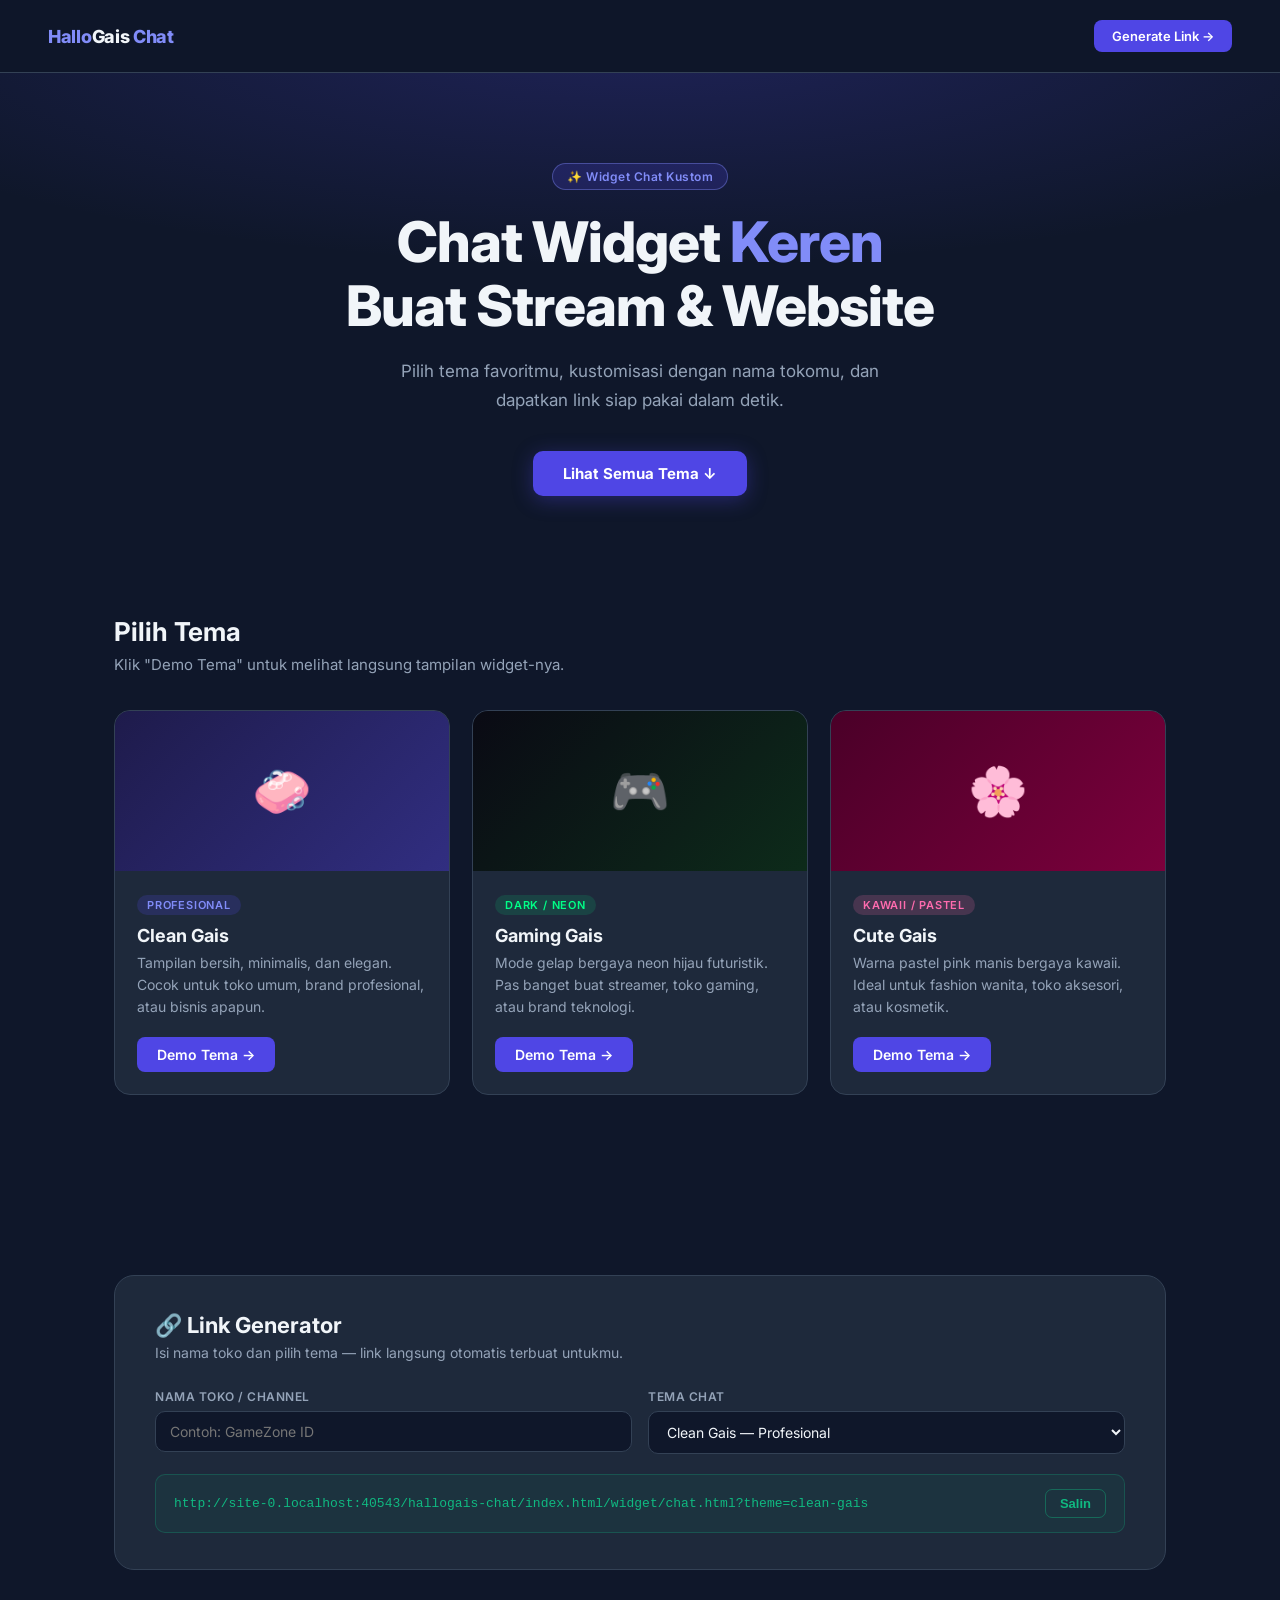
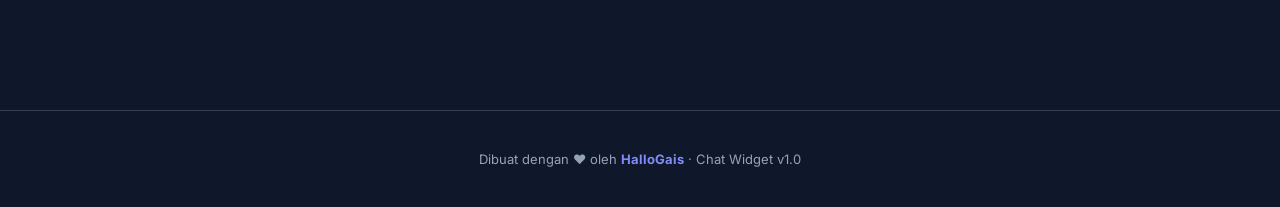
==== hallogais-chat/index.html @ cd0b5aff "feat: initial commit - HalloGais Chat Widget" ====
<!DOCTYPE html>
<html lang="id">

<head>
    <meta charset="UTF-8" />
    <meta name="viewport" content="width=device-width, initial-scale=1.0" />
    <meta name="description" content="HalloGais Chat Widget — Katalog tema chat overlay untuk stream & website kamu." />
    <title>HalloGais Chat Widget — Katalog</title>
    <link rel="preconnect" href="https://fonts.googleapis.com" />
    <link href="https://fonts.googleapis.com/css2?family=Inter:wght@400;500;600;700;800&display=swap"
        rel="stylesheet" />
    <style>
        /* ── RESET & TOKEN ── */
        *,
        *::before,
        *::after {
            box-sizing: border-box;
            margin: 0;
            padding: 0;
        }

        :root {
            --p: #4F46E5;
            --p2: #818CF8;
            --bg: #0f172a;
            --surface: #1e293b;
            --border: #334155;
            --text: #f1f5f9;
            --muted: #94a3b8;
            --success: #10b981;
            --radius: 16px;
        }

        body {
            font-family: 'Inter', sans-serif;
            background: var(--bg);
            color: var(--text);
            min-height: 100vh;
        }

        /* ── NAVBAR ── */
        nav {
            display: flex;
            align-items: center;
            justify-content: space-between;
            padding: 20px 48px;
            border-bottom: 1px solid var(--border);
            position: sticky;
            top: 0;
            background: rgba(15, 23, 42, 0.85);
            backdrop-filter: blur(12px);
            z-index: 100;
        }

        .nav-brand {
            font-weight: 800;
            font-size: 18px;
            color: var(--p2);
            letter-spacing: -0.3px;
        }

        .nav-brand span {
            color: var(--text);
        }

        /* ── HERO ── */
        .hero {
            text-align: center;
            padding: 90px 24px 60px;
            background: radial-gradient(ellipse 70% 50% at 50% -10%, rgba(79, 70, 229, 0.25), transparent);
        }

        .hero-badge {
            display: inline-block;
            padding: 5px 14px;
            background: rgba(79, 70, 229, 0.2);
            border: 1px solid rgba(129, 140, 248, 0.4);
            border-radius: 99px;
            font-size: 12px;
            font-weight: 600;
            color: var(--p2);
            margin-bottom: 20px;
            letter-spacing: 0.5px;
        }

        .hero h1 {
            font-size: clamp(32px, 5vw, 56px);
            font-weight: 800;
            letter-spacing: -1px;
            line-height: 1.15;
            margin-bottom: 18px;
        }

        .hero h1 span {
            color: var(--p2);
        }

        .hero p {
            font-size: 17px;
            color: var(--muted);
            max-width: 520px;
            margin: 0 auto 36px;
            line-height: 1.7;
        }

        .hero-cta {
            display: inline-block;
            padding: 13px 30px;
            background: var(--p);
            color: #fff;
            text-decoration: none;
            border-radius: 10px;
            font-weight: 700;
            font-size: 15px;
            transition: background 0.2s, transform 0.15s, box-shadow 0.2s;
            box-shadow: 0 4px 20px rgba(79, 70, 229, 0.35);
        }

        .hero-cta:hover {
            background: #4338ca;
            transform: translateY(-2px);
            box-shadow: 0 8px 30px rgba(79, 70, 229, 0.4);
        }

        /* ── SECTION HEADER ── */
        .section {
            padding: 60px 24px;
            max-width: 1100px;
            margin: 0 auto;
        }

        .section-title {
            font-size: 26px;
            font-weight: 700;
            margin-bottom: 8px;
        }

        .section-sub {
            color: var(--muted);
            font-size: 15px;
            margin-bottom: 36px;
        }

        /* ── TEMA GRID ── */
        .grid {
            display: grid;
            grid-template-columns: repeat(auto-fit, minmax(300px, 1fr));
            gap: 22px;
        }

        .card {
            background: var(--surface);
            border: 1px solid var(--border);
            border-radius: var(--radius);
            overflow: hidden;
            transition: transform 0.25s, border-color 0.25s, box-shadow 0.25s;
        }

        .card:hover {
            transform: translateY(-6px);
            border-color: var(--p);
            box-shadow: 0 12px 40px rgba(79, 70, 229, 0.18);
        }

        .card-preview {
            height: 160px;
            display: flex;
            align-items: center;
            justify-content: center;
            font-size: 48px;
            position: relative;
            overflow: hidden;
        }

        .card-preview.clean {
            background: linear-gradient(135deg, #1e1b4b, #312e81);
        }

        .card-preview.gaming {
            background: linear-gradient(135deg, #0a0a14, #0d2b1a);
        }

        .card-preview.cute {
            background: linear-gradient(135deg, #4a0028, #7c003c);
        }

        .card-preview img {
            width: 100%;
            height: 100%;
            object-fit: cover;
            position: absolute;
            inset: 0;
            opacity: 0;
        }

        .card-preview img.loaded {
            opacity: 1;
        }

        .card-body {
            padding: 22px;
        }

        .card-tag {
            display: inline-block;
            font-size: 11px;
            font-weight: 600;
            letter-spacing: 0.8px;
            text-transform: uppercase;
            padding: 3px 10px;
            border-radius: 99px;
            margin-bottom: 10px;
        }

        .tag-clean {
            background: rgba(79, 70, 229, 0.2);
            color: #818cf8;
        }

        .tag-gaming {
            background: rgba(0, 255, 135, 0.12);
            color: #00ff87;
        }

        .tag-cute {
            background: rgba(255, 107, 174, 0.18);
            color: #ff6bae;
        }

        .card-body h3 {
            font-size: 18px;
            font-weight: 700;
            margin-bottom: 6px;
        }

        .card-body p {
            font-size: 14px;
            color: var(--muted);
            margin-bottom: 18px;
            line-height: 1.6;
        }

        .btn {
            display: inline-block;
            padding: 9px 20px;
            background: var(--p);
            color: white;
            text-decoration: none;
            border-radius: 8px;
            font-size: 14px;
            font-weight: 600;
            transition: background 0.2s, transform 0.15s;
        }

        .btn:hover {
            background: #4338ca;
            transform: scale(1.02);
        }

        /* ── LINK GENERATOR ── */
        .generator {
            background: var(--surface);
            border: 1px solid var(--border);
            border-radius: 20px;
            padding: 36px 40px;
            margin-top: 60px;
        }

        .generator h2 {
            font-size: 22px;
            font-weight: 700;
            margin-bottom: 6px;
        }

        .generator>p {
            color: var(--muted);
            font-size: 14px;
            margin-bottom: 28px;
        }

        .gen-fields {
            display: grid;
            grid-template-columns: 1fr 1fr;
            gap: 16px;
            margin-bottom: 20px;
        }

        .field label {
            display: block;
            font-size: 12px;
            font-weight: 600;
            color: var(--muted);
            text-transform: uppercase;
            letter-spacing: 0.5px;
            margin-bottom: 7px;
        }

        .field input,
        .field select {
            width: 100%;
            padding: 11px 14px;
            border-radius: 10px;
            border: 1.5px solid var(--border);
            background: var(--bg);
            color: var(--text);
            font-family: 'Inter', sans-serif;
            font-size: 14px;
            outline: none;
            transition: border-color 0.2s;
        }

        .field input:focus,
        .field select:focus {
            border-color: var(--p);
        }

        .field select option {
            background: var(--surface);
        }

        .result-box {
            background: rgba(16, 185, 129, 0.07);
            border: 1.5px solid rgba(16, 185, 129, 0.25);
            border-radius: 10px;
            padding: 14px 18px;
            display: flex;
            align-items: center;
            gap: 12px;
            margin-top: 4px;
        }

        .result-box span {
            flex: 1;
            color: var(--success);
            font-family: monospace;
            font-size: 13px;
            word-break: break-all;
        }

        .copy-btn {
            background: none;
            border: 1.5px solid rgba(16, 185, 129, 0.4);
            color: var(--success);
            border-radius: 7px;
            padding: 6px 14px;
            font-size: 13px;
            font-weight: 600;
            cursor: pointer;
            transition: background 0.2s;
            white-space: nowrap;
        }

        .copy-btn:hover {
            background: rgba(16, 185, 129, 0.12);
        }

        .copy-btn.copied {
            color: #fff;
            background: var(--success);
            border-color: var(--success);
        }

        /* ── FOOTER ── */
        footer {
            text-align: center;
            padding: 40px 24px;
            color: var(--muted);
            font-size: 13px;
            border-top: 1px solid var(--border);
            margin-top: 80px;
        }

        footer strong {
            color: var(--p2);
        }

        /* ── RESPONSIVE ── */
        @media (max-width: 620px) {
            nav {
                padding: 16px 20px;
            }

            .hero {
                padding: 60px 16px 40px;
            }

            .generator {
                padding: 24px 20px;
            }

            .gen-fields {
                grid-template-columns: 1fr;
            }
        }
    </style>
</head>

<body>

    <!-- NAV -->
    <nav>
        <div class="nav-brand">Hallo<span>Gais</span> Chat</div>
        <a href="#generator" class="btn" style="padding:8px 18px;font-size:13px;">Generate Link →</a>
    </nav>

    <!-- HERO -->
    <section class="hero">
        <div class="hero-badge">✨ Widget Chat Kustom</div>
        <h1>Chat Widget <span>Keren</span><br>Buat Stream & Website</h1>
        <p>Pilih tema favoritmu, kustomisasi dengan nama tokomu, dan dapatkan link siap pakai dalam detik.</p>
        <a href="#themes" class="hero-cta">Lihat Semua Tema ↓</a>
    </section>

    <!-- TEMA GRID -->
    <div class="section" id="themes">
        <div class="section-title">Pilih Tema</div>
        <div class="section-sub">Klik "Demo Tema" untuk melihat langsung tampilan widget-nya.</div>

        <div class="grid">

            <!-- Clean Gais -->
            <div class="card">
                <div class="card-preview clean">🧼</div>
                <div class="card-body">
                    <div class="card-tag tag-clean">Profesional</div>
                    <h3>Clean Gais</h3>
                    <p>Tampilan bersih, minimalis, dan elegan. Cocok untuk toko umum, brand profesional, atau bisnis
                        apapun.</p>
                    <a href="widget/chat.html?theme=clean-gais" target="_blank" class="btn">Demo Tema →</a>
                </div>
            </div>

            <!-- Gaming Gais -->
            <div class="card">
                <div class="card-preview gaming">🎮</div>
                <div class="card-body">
                    <div class="card-tag tag-gaming">Dark / Neon</div>
                    <h3>Gaming Gais</h3>
                    <p>Mode gelap bergaya neon hijau futuristik. Pas banget buat streamer, toko gaming, atau brand
                        teknologi.</p>
                    <a href="widget/chat.html?theme=gaming-gais" target="_blank" class="btn">Demo Tema →</a>
                </div>
            </div>

            <!-- Cute Gais -->
            <div class="card">
                <div class="card-preview cute">🌸</div>
                <div class="card-body">
                    <div class="card-tag tag-cute">Kawaii / Pastel</div>
                    <h3>Cute Gais</h3>
                    <p>Warna pastel pink manis bergaya kawaii. Ideal untuk fashion wanita, toko aksesori, atau kosmetik.
                    </p>
                    <a href="widget/chat.html?theme=cute-gais" target="_blank" class="btn">Demo Tema →</a>
                </div>
            </div>

        </div>
    </div>

    <!-- LINK GENERATOR -->
    <div class="section" id="generator">
        <div class="generator">
            <h2>🔗 Link Generator</h2>
            <p>Isi nama toko dan pilih tema — link langsung otomatis terbuat untukmu.</p>

            <div class="gen-fields">
                <div class="field">
                    <label for="in-store">Nama Toko / Channel</label>
                    <input type="text" id="in-store" placeholder="Contoh: GameZone ID" />
                </div>
                <div class="field">
                    <label for="in-theme">Tema Chat</label>
                    <select id="in-theme">
                        <option value="clean-gais">Clean Gais — Profesional</option>
                        <option value="gaming-gais">Gaming Gais — Dark/Neon</option>
                        <option value="cute-gais">Cute Gais — Kawaii</option>
                    </select>
                </div>
            </div>

            <div class="result-box">
                <span id="final-link">Isi nama toko di atas untuk generate link...</span>
                <button class="copy-btn" id="copy-btn" onclick="copyLink()">Salin</button>
            </div>
        </div>
    </div>

    <!-- FOOTER -->
    <footer>
        <p>Dibuat dengan ❤️ oleh <strong>HalloGais</strong> · Chat Widget v1.0</p>
    </footer>

    <script>
        const inStore = document.getElementById('in-store');
        const inTheme = document.getElementById('in-theme');
        const finalLink = document.getElementById('final-link');
        const copyBtn = document.getElementById('copy-btn');

        function getBaseUrl() {
            // Ambil URL folder ini (hapus 'index.html' jika ada)
            const href = window.location.href.split('?')[0].replace(/\/?$/, '/');
            return href.endsWith('index.html')
                ? href.replace('index.html', '')
                : href;
        }

        function updateLink() {
            const store = inStore.value.trim();
            const theme = inTheme.value;
            const base = getBaseUrl() + 'widget/chat.html';
            const params = new URLSearchParams({ theme });
            if (store) params.set('store', store);
            finalLink.textContent = `${base}?${params.toString()}`;
        }

        function copyLink() {
            const text = finalLink.textContent;
            if (text.startsWith('Isi')) return;
            navigator.clipboard.writeText(text).then(() => {
                copyBtn.textContent = '✓ Tersalin!';
                copyBtn.classList.add('copied');
                setTimeout(() => {
                    copyBtn.textContent = 'Salin';
                    copyBtn.classList.remove('copied');
                }, 2000);
            });
        }

        inStore.addEventListener('input', updateLink);
        inTheme.addEventListener('change', updateLink);
        updateLink();
    </script>

</body>

</html>
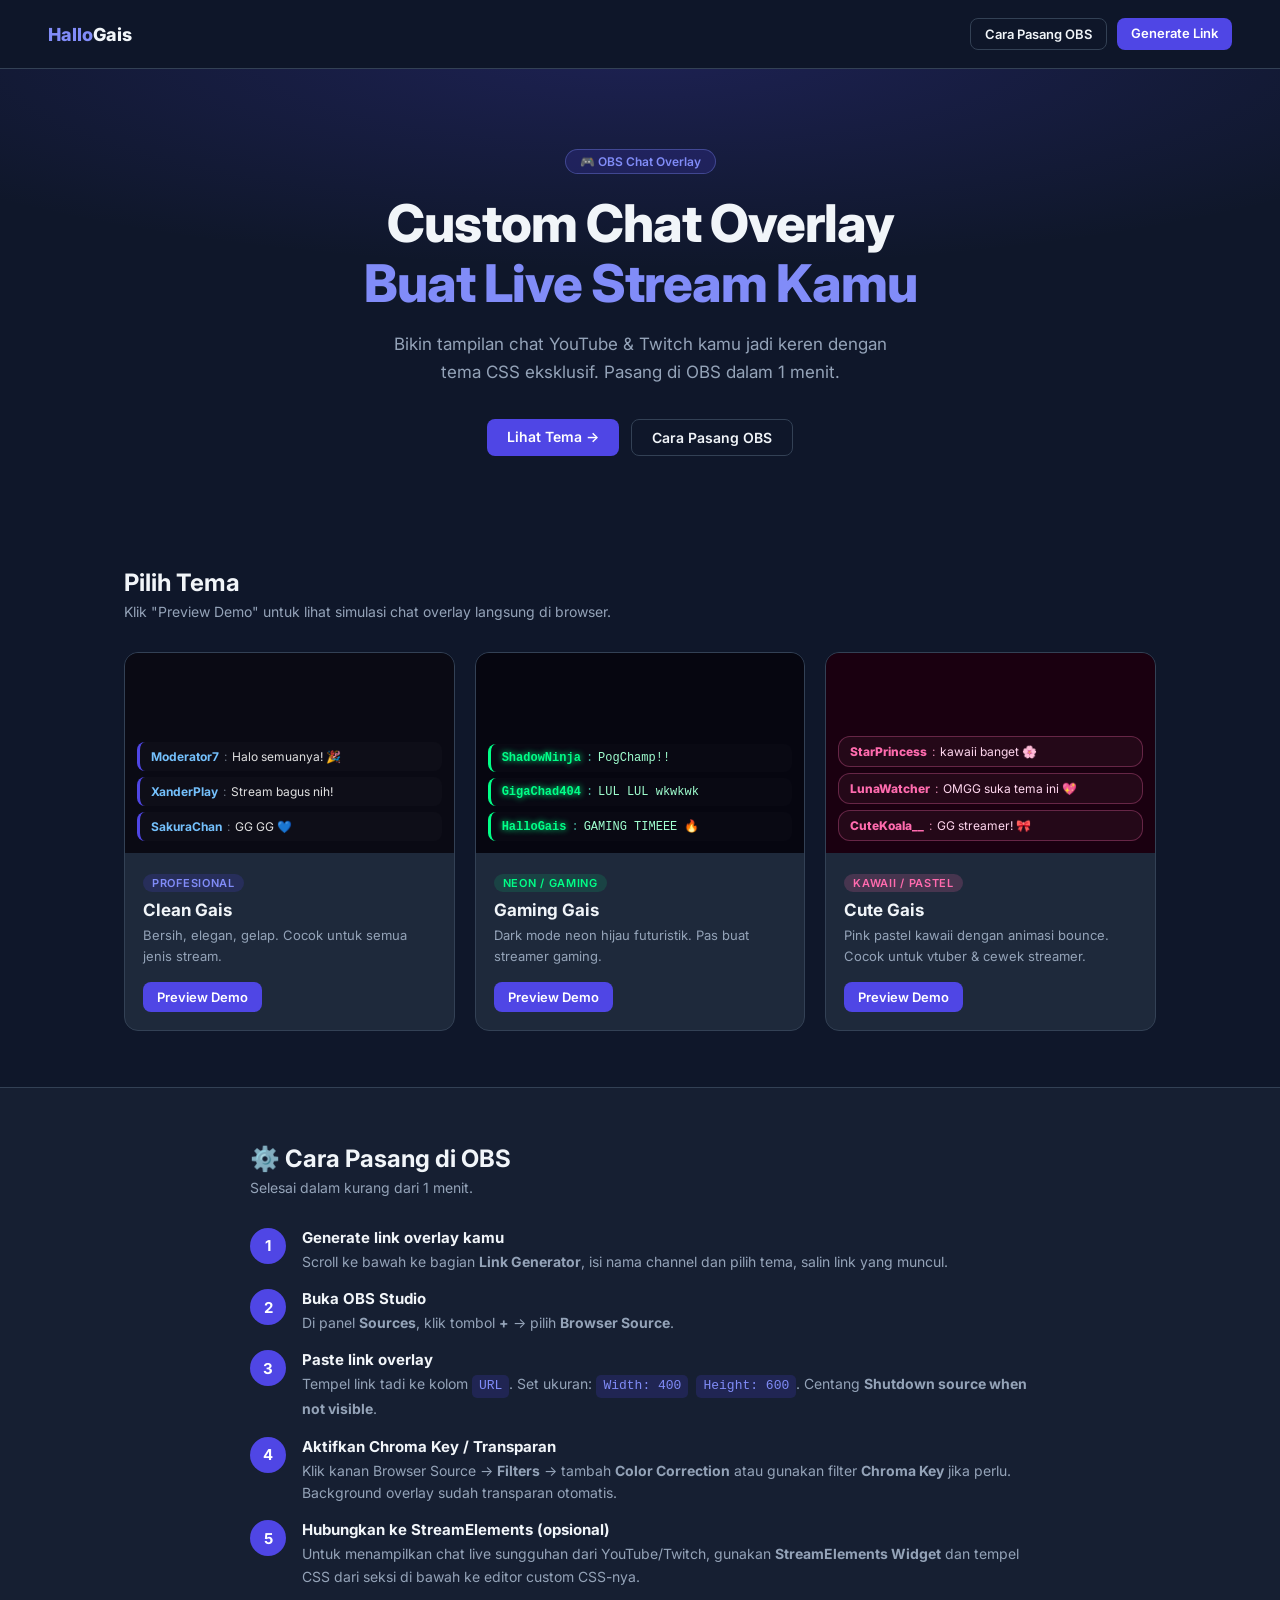
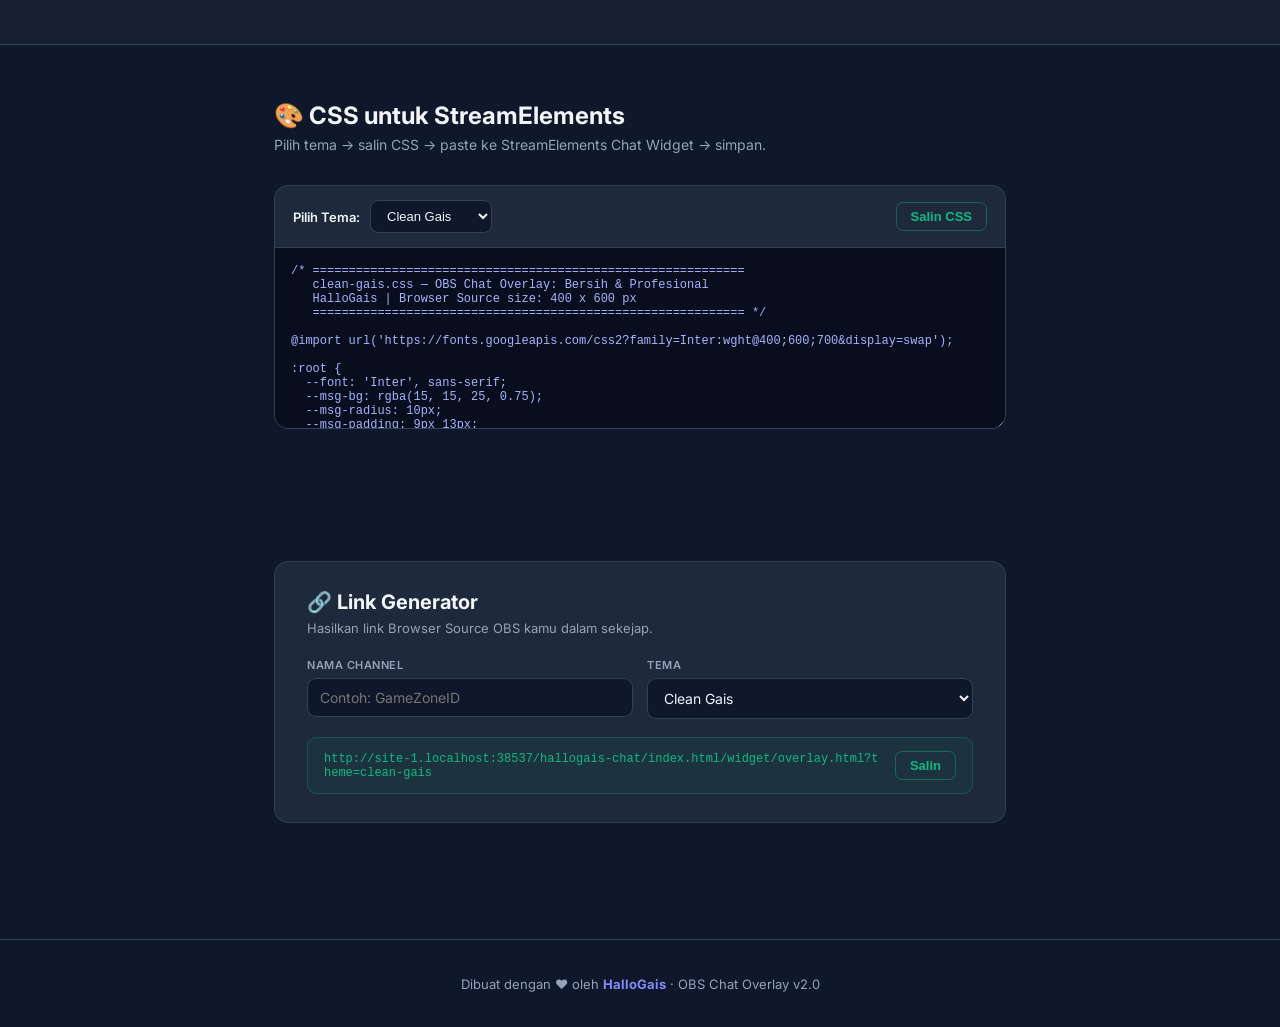
==== commit aa29db01: "feat: rebuild as OBS live stream chat overlay (v2)" ====
--- a/hallogais-chat/index.html
+++ b/hallogais-chat/index.html
@@ -4,13 +4,13 @@
 <head>
     <meta charset="UTF-8" />
     <meta name="viewport" content="width=device-width, initial-scale=1.0" />
-    <meta name="description" content="HalloGais Chat Widget — Katalog tema chat overlay untuk stream & website kamu." />
-    <title>HalloGais Chat Widget — Katalog</title>
+    <meta name="description"
+        content="HalloGais — Custom CSS Chat Overlay untuk OBS Live Stream. Cocok untuk YouTube, Twitch, dan StreamElements." />
+    <title>HalloGais — OBS Chat Overlay</title>
     <link rel="preconnect" href="https://fonts.googleapis.com" />
     <link href="https://fonts.googleapis.com/css2?family=Inter:wght@400;500;600;700;800&display=swap"
         rel="stylesheet" />
     <style>
-        /* ── RESET & TOKEN ── */
         *,
         *::before,
         *::after {
@@ -28,7 +28,7 @@
             --text: #f1f5f9;
             --muted: #94a3b8;
             --success: #10b981;
-            --radius: 16px;
+            --r: 14px;
         }
 
         body {
@@ -38,213 +38,35 @@
             min-height: 100vh;
         }
 
-        /* ── NAVBAR ── */
+        /* ── NAV ── */
         nav {
             display: flex;
             align-items: center;
             justify-content: space-between;
-            padding: 20px 48px;
+            padding: 18px 48px;
             border-bottom: 1px solid var(--border);
             position: sticky;
             top: 0;
-            background: rgba(15, 23, 42, 0.85);
+            background: rgba(15, 23, 42, 0.88);
             backdrop-filter: blur(12px);
             z-index: 100;
         }
 
-        .nav-brand {
+        .brand {
             font-weight: 800;
             font-size: 18px;
             color: var(--p2);
-            letter-spacing: -0.3px;
-        }
-
-        .nav-brand span {
+        }
+
+        .brand span {
             color: var(--text);
-        }
-
-        /* ── HERO ── */
-        .hero {
-            text-align: center;
-            padding: 90px 24px 60px;
-            background: radial-gradient(ellipse 70% 50% at 50% -10%, rgba(79, 70, 229, 0.25), transparent);
-        }
-
-        .hero-badge {
-            display: inline-block;
-            padding: 5px 14px;
-            background: rgba(79, 70, 229, 0.2);
-            border: 1px solid rgba(129, 140, 248, 0.4);
-            border-radius: 99px;
-            font-size: 12px;
-            font-weight: 600;
-            color: var(--p2);
-            margin-bottom: 20px;
-            letter-spacing: 0.5px;
-        }
-
-        .hero h1 {
-            font-size: clamp(32px, 5vw, 56px);
-            font-weight: 800;
-            letter-spacing: -1px;
-            line-height: 1.15;
-            margin-bottom: 18px;
-        }
-
-        .hero h1 span {
-            color: var(--p2);
-        }
-
-        .hero p {
-            font-size: 17px;
-            color: var(--muted);
-            max-width: 520px;
-            margin: 0 auto 36px;
-            line-height: 1.7;
-        }
-
-        .hero-cta {
-            display: inline-block;
-            padding: 13px 30px;
-            background: var(--p);
-            color: #fff;
-            text-decoration: none;
-            border-radius: 10px;
-            font-weight: 700;
-            font-size: 15px;
-            transition: background 0.2s, transform 0.15s, box-shadow 0.2s;
-            box-shadow: 0 4px 20px rgba(79, 70, 229, 0.35);
-        }
-
-        .hero-cta:hover {
-            background: #4338ca;
-            transform: translateY(-2px);
-            box-shadow: 0 8px 30px rgba(79, 70, 229, 0.4);
-        }
-
-        /* ── SECTION HEADER ── */
-        .section {
-            padding: 60px 24px;
-            max-width: 1100px;
-            margin: 0 auto;
-        }
-
-        .section-title {
-            font-size: 26px;
-            font-weight: 700;
-            margin-bottom: 8px;
-        }
-
-        .section-sub {
-            color: var(--muted);
-            font-size: 15px;
-            margin-bottom: 36px;
-        }
-
-        /* ── TEMA GRID ── */
-        .grid {
-            display: grid;
-            grid-template-columns: repeat(auto-fit, minmax(300px, 1fr));
-            gap: 22px;
-        }
-
-        .card {
-            background: var(--surface);
-            border: 1px solid var(--border);
-            border-radius: var(--radius);
-            overflow: hidden;
-            transition: transform 0.25s, border-color 0.25s, box-shadow 0.25s;
-        }
-
-        .card:hover {
-            transform: translateY(-6px);
-            border-color: var(--p);
-            box-shadow: 0 12px 40px rgba(79, 70, 229, 0.18);
-        }
-
-        .card-preview {
-            height: 160px;
-            display: flex;
-            align-items: center;
-            justify-content: center;
-            font-size: 48px;
-            position: relative;
-            overflow: hidden;
-        }
-
-        .card-preview.clean {
-            background: linear-gradient(135deg, #1e1b4b, #312e81);
-        }
-
-        .card-preview.gaming {
-            background: linear-gradient(135deg, #0a0a14, #0d2b1a);
-        }
-
-        .card-preview.cute {
-            background: linear-gradient(135deg, #4a0028, #7c003c);
-        }
-
-        .card-preview img {
-            width: 100%;
-            height: 100%;
-            object-fit: cover;
-            position: absolute;
-            inset: 0;
-            opacity: 0;
-        }
-
-        .card-preview img.loaded {
-            opacity: 1;
-        }
-
-        .card-body {
-            padding: 22px;
-        }
-
-        .card-tag {
-            display: inline-block;
-            font-size: 11px;
-            font-weight: 600;
-            letter-spacing: 0.8px;
-            text-transform: uppercase;
-            padding: 3px 10px;
-            border-radius: 99px;
-            margin-bottom: 10px;
-        }
-
-        .tag-clean {
-            background: rgba(79, 70, 229, 0.2);
-            color: #818cf8;
-        }
-
-        .tag-gaming {
-            background: rgba(0, 255, 135, 0.12);
-            color: #00ff87;
-        }
-
-        .tag-cute {
-            background: rgba(255, 107, 174, 0.18);
-            color: #ff6bae;
-        }
-
-        .card-body h3 {
-            font-size: 18px;
-            font-weight: 700;
-            margin-bottom: 6px;
-        }
-
-        .card-body p {
-            font-size: 14px;
-            color: var(--muted);
-            margin-bottom: 18px;
-            line-height: 1.6;
         }
 
         .btn {
             display: inline-block;
             padding: 9px 20px;
             background: var(--p);
-            color: white;
+            color: #fff;
             text-decoration: none;
             border-radius: 8px;
             font-size: 14px;
@@ -257,84 +79,336 @@
             transform: scale(1.02);
         }
 
-        /* ── LINK GENERATOR ── */
-        .generator {
+        .btn-sm {
+            padding: 7px 14px;
+            font-size: 13px;
+        }
+
+        /* ── HERO ── */
+        .hero {
+            text-align: center;
+            padding: 80px 24px 56px;
+            background: radial-gradient(ellipse 70% 50% at 50% -5%, rgba(79, 70, 229, 0.22), transparent);
+        }
+
+        .hero-badge {
+            display: inline-block;
+            padding: 4px 14px;
+            margin-bottom: 20px;
+            background: rgba(79, 70, 229, 0.18);
+            border: 1px solid rgba(129, 140, 248, 0.35);
+            border-radius: 99px;
+            font-size: 12px;
+            font-weight: 600;
+            color: var(--p2);
+        }
+
+        .hero h1 {
+            font-size: clamp(28px, 5vw, 52px);
+            font-weight: 800;
+            letter-spacing: -1px;
+            line-height: 1.15;
+            margin-bottom: 16px;
+        }
+
+        .hero h1 span {
+            color: var(--p2);
+        }
+
+        .hero p {
+            font-size: 17px;
+            color: var(--muted);
+            max-width: 500px;
+            margin: 0 auto 32px;
+            line-height: 1.7;
+        }
+
+        .hero-btns {
+            display: flex;
+            gap: 12px;
+            justify-content: center;
+            flex-wrap: wrap;
+        }
+
+        .btn-outline {
+            background: transparent;
+            border: 1.5px solid var(--border);
+            color: var(--text);
+        }
+
+        .btn-outline:hover {
+            border-color: var(--p2);
+            background: rgba(79, 70, 229, 0.08);
+            transform: scale(1.02);
+        }
+
+        /* ── SECTION ── */
+        section {
+            padding: 56px 24px;
+            max-width: 1080px;
+            margin: 0 auto;
+        }
+
+        .sec-title {
+            font-size: 24px;
+            font-weight: 700;
+            margin-bottom: 6px;
+        }
+
+        .sec-sub {
+            color: var(--muted);
+            font-size: 14px;
+            margin-bottom: 32px;
+        }
+
+        /* ── TEMA GRID ── */
+        .grid-3 {
+            display: grid;
+            grid-template-columns: repeat(auto-fit, minmax(280px, 1fr));
+            gap: 20px;
+        }
+
+        .card {
             background: var(--surface);
             border: 1px solid var(--border);
-            border-radius: 20px;
-            padding: 36px 40px;
-            margin-top: 60px;
-        }
-
-        .generator h2 {
-            font-size: 22px;
+            border-radius: var(--r);
+            overflow: hidden;
+            transition: transform 0.25s, border-color 0.25s, box-shadow 0.25s;
+        }
+
+        .card:hover {
+            transform: translateY(-5px);
+            border-color: var(--p);
+            box-shadow: 0 10px 36px rgba(79, 70, 229, 0.16);
+        }
+
+        /* Preview OBS simulasi */
+        .card-obs {
+            height: 200px;
+            position: relative;
+            overflow: hidden;
+            background: #111;
+            display: flex;
+            flex-direction: column;
+            justify-content: flex-end;
+            padding: 12px;
+            gap: 6px;
+        }
+
+        .fake-msg {
+            border-radius: 8px;
+            padding: 7px 11px;
+            font-size: 12px;
+            display: flex;
+            gap: 5px;
+            align-items: baseline;
+            flex-wrap: wrap;
+        }
+
+        .clean .card-obs {
+            background: #0a0a14;
+        }
+
+        .clean .fake-msg {
+            background: rgba(15, 15, 25, 0.82);
+            border-left: 3px solid #4F46E5;
+        }
+
+        .clean .fake-user {
+            color: #74C0FC;
             font-weight: 700;
-            margin-bottom: 6px;
-        }
-
-        .generator>p {
+            font-size: 12px;
+        }
+
+        .clean .fake-text {
+            color: #e0e0e0;
+            font-size: 12px;
+        }
+
+        .gaming .card-obs {
+            background: #060610;
+        }
+
+        .gaming .fake-msg {
+            background: rgba(10, 10, 20, 0.85);
+            border-left: 3px solid #00FF87;
+            font-family: monospace;
+        }
+
+        .gaming .fake-user {
+            color: #00FF87;
+            font-weight: 700;
+            font-size: 12px;
+            text-shadow: 0 0 6px #00FF87;
+        }
+
+        .gaming .fake-text {
+            color: #a0ffd0;
+            font-size: 12px;
+        }
+
+        .cute .card-obs {
+            background: #1a0010;
+        }
+
+        .cute .fake-msg {
+            background: rgba(40, 10, 28, 0.82);
+            border-radius: 12px;
+            border: 1.5px solid rgba(255, 107, 174, 0.3);
+        }
+
+        .cute .fake-user {
+            color: #FF6BAE;
+            font-weight: 800;
+            font-size: 12px;
+        }
+
+        .cute .fake-text {
+            color: #ffd6ee;
+            font-size: 12px;
+        }
+
+        .card-body {
+            padding: 18px;
+        }
+
+        .tag {
+            display: inline-block;
+            font-size: 11px;
+            font-weight: 600;
+            letter-spacing: 0.7px;
+            text-transform: uppercase;
+            padding: 2px 9px;
+            border-radius: 99px;
+            margin-bottom: 8px;
+        }
+
+        .tag-clean {
+            background: rgba(79, 70, 229, 0.18);
+            color: #818cf8;
+        }
+
+        .tag-gaming {
+            background: rgba(0, 255, 135, 0.12);
+            color: #00ff87;
+        }
+
+        .tag-cute {
+            background: rgba(255, 107, 174, 0.18);
+            color: #ff6bae;
+        }
+
+        .card-body h3 {
+            font-size: 17px;
+            font-weight: 700;
+            margin-bottom: 5px;
+        }
+
+        .card-body p {
+            font-size: 13px;
             color: var(--muted);
+            margin-bottom: 16px;
+            line-height: 1.55;
+        }
+
+        .card-btns {
+            display: flex;
+            gap: 8px;
+        }
+
+        /* ── CARA PASANG OBS ── */
+        .steps {
+            display: flex;
+            flex-direction: column;
+            gap: 16px;
+        }
+
+        .step {
+            display: flex;
+            gap: 16px;
+            align-items: flex-start;
+        }
+
+        .step-num {
+            flex-shrink: 0;
+            width: 36px;
+            height: 36px;
+            border-radius: 50%;
+            background: var(--p);
+            color: #fff;
+            font-weight: 700;
+            font-size: 15px;
+            display: flex;
+            align-items: center;
+            justify-content: center;
+        }
+
+        .step-body h4 {
+            font-weight: 700;
+            font-size: 15px;
+            margin-bottom: 4px;
+        }
+
+        .step-body p {
             font-size: 14px;
-            margin-bottom: 28px;
-        }
-
-        .gen-fields {
-            display: grid;
-            grid-template-columns: 1fr 1fr;
-            gap: 16px;
-            margin-bottom: 20px;
-        }
-
-        .field label {
-            display: block;
-            font-size: 12px;
-            font-weight: 600;
             color: var(--muted);
-            text-transform: uppercase;
-            letter-spacing: 0.5px;
-            margin-bottom: 7px;
-        }
-
-        .field input,
-        .field select {
-            width: 100%;
-            padding: 11px 14px;
-            border-radius: 10px;
-            border: 1.5px solid var(--border);
+            line-height: 1.6;
+        }
+
+        .code-inline {
+            display: inline-block;
+            background: rgba(79, 70, 229, 0.18);
+            color: var(--p2);
+            border-radius: 5px;
+            padding: 1px 7px;
+            font-family: monospace;
+            font-size: 13px;
+        }
+
+        /* ── CSS STREAMELEMENTS ── */
+        .se-block {
+            background: var(--surface);
+            border: 1px solid var(--border);
+            border-radius: var(--r);
+            overflow: hidden;
+        }
+
+        .se-top {
+            padding: 14px 18px;
+            border-bottom: 1px solid var(--border);
+            display: flex;
+            align-items: center;
+            justify-content: space-between;
+            gap: 12px;
+            flex-wrap: wrap;
+        }
+
+        .se-top select {
             background: var(--bg);
             color: var(--text);
-            font-family: 'Inter', sans-serif;
-            font-size: 14px;
+            border: 1.5px solid var(--border);
+            border-radius: 8px;
+            padding: 7px 12px;
+            font-size: 13px;
             outline: none;
-            transition: border-color 0.2s;
-        }
-
-        .field input:focus,
-        .field select:focus {
+        }
+
+        .se-top select:focus {
             border-color: var(--p);
         }
 
-        .field select option {
-            background: var(--surface);
-        }
-
-        .result-box {
-            background: rgba(16, 185, 129, 0.07);
-            border: 1.5px solid rgba(16, 185, 129, 0.25);
-            border-radius: 10px;
-            padding: 14px 18px;
-            display: flex;
-            align-items: center;
-            gap: 12px;
-            margin-top: 4px;
-        }
-
-        .result-box span {
-            flex: 1;
-            color: var(--success);
+        #se-css-output {
+            display: block;
+            width: 100%;
+            height: 180px;
+            background: #080e1e;
+            color: #a5b4fc;
+            border: none;
+            padding: 16px;
             font-family: monospace;
-            font-size: 13px;
-            word-break: break-all;
+            font-size: 12px;
+            resize: vertical;
+            outline: none;
         }
 
         .copy-btn {
@@ -347,11 +421,10 @@
             font-weight: 600;
             cursor: pointer;
             transition: background 0.2s;
-            white-space: nowrap;
         }
 
         .copy-btn:hover {
-            background: rgba(16, 185, 129, 0.12);
+            background: rgba(16, 185, 129, 0.1);
         }
 
         .copy-btn.copied {
@@ -360,37 +433,110 @@
             border-color: var(--success);
         }
 
+        /* ── LINK GENERATOR ── */
+        .gen-box {
+            background: var(--surface);
+            border: 1px solid var(--border);
+            border-radius: var(--r);
+            padding: 28px 32px;
+        }
+
+        .gen-box h2 {
+            font-size: 20px;
+            font-weight: 700;
+            margin-bottom: 6px;
+        }
+
+        .gen-box>p {
+            color: var(--muted);
+            font-size: 13px;
+            margin-bottom: 22px;
+        }
+
+        .gen-fields {
+            display: grid;
+            grid-template-columns: 1fr 1fr;
+            gap: 14px;
+            margin-bottom: 18px;
+        }
+
+        .field label {
+            display: block;
+            font-size: 11px;
+            font-weight: 600;
+            color: var(--muted);
+            text-transform: uppercase;
+            letter-spacing: 0.5px;
+            margin-bottom: 6px;
+        }
+
+        .field input,
+        .field select {
+            width: 100%;
+            padding: 10px 12px;
+            border-radius: 9px;
+            border: 1.5px solid var(--border);
+            background: var(--bg);
+            color: var(--text);
+            font-family: 'Inter', sans-serif;
+            font-size: 14px;
+            outline: none;
+            transition: border-color 0.2s;
+        }
+
+        .field input:focus,
+        .field select:focus {
+            border-color: var(--p);
+        }
+
+        .result-box {
+            background: rgba(16, 185, 129, 0.07);
+            border: 1.5px solid rgba(16, 185, 129, 0.25);
+            border-radius: 9px;
+            padding: 13px 16px;
+            display: flex;
+            align-items: center;
+            gap: 10px;
+        }
+
+        .result-box span {
+            flex: 1;
+            color: var(--success);
+            font-family: monospace;
+            font-size: 12px;
+            word-break: break-all;
+        }
+
         /* ── FOOTER ── */
         footer {
             text-align: center;
-            padding: 40px 24px;
+            padding: 36px 24px;
             color: var(--muted);
             font-size: 13px;
             border-top: 1px solid var(--border);
-            margin-top: 80px;
+            margin-top: 60px;
         }
 
         footer strong {
             color: var(--p2);
         }
 
-        /* ── RESPONSIVE ── */
-        @media (max-width: 620px) {
+        @media (max-width: 600px) {
             nav {
-                padding: 16px 20px;
-            }
-
-            .hero {
-                padding: 60px 16px 40px;
-            }
-
-            .generator {
-                padding: 24px 20px;
+                padding: 14px 16px;
             }
 
             .gen-fields {
                 grid-template-columns: 1fr;
             }
+
+            .hero {
+                padding: 56px 16px 36px;
+            }
+
+            .gen-box {
+                padding: 20px 16px;
+            }
         }
     </style>
 </head>
@@ -399,138 +545,249 @@
 
     <!-- NAV -->
     <nav>
-        <div class="nav-brand">Hallo<span>Gais</span> Chat</div>
-        <a href="#generator" class="btn" style="padding:8px 18px;font-size:13px;">Generate Link →</a>
+        <div class="brand">Hallo<span>Gais</span></div>
+        <div style="display:flex;gap:10px;">
+            <a href="#cara-pasang" class="btn btn-sm btn-outline">Cara Pasang OBS</a>
+            <a href="#generator" class="btn btn-sm">Generate Link</a>
+        </div>
     </nav>
 
     <!-- HERO -->
-    <section class="hero">
-        <div class="hero-badge">✨ Widget Chat Kustom</div>
-        <h1>Chat Widget <span>Keren</span><br>Buat Stream & Website</h1>
-        <p>Pilih tema favoritmu, kustomisasi dengan nama tokomu, dan dapatkan link siap pakai dalam detik.</p>
-        <a href="#themes" class="hero-cta">Lihat Semua Tema ↓</a>
-    </section>
-
-    <!-- TEMA GRID -->
-    <div class="section" id="themes">
-        <div class="section-title">Pilih Tema</div>
-        <div class="section-sub">Klik "Demo Tema" untuk melihat langsung tampilan widget-nya.</div>
-
-        <div class="grid">
-
-            <!-- Clean Gais -->
-            <div class="card">
-                <div class="card-preview clean">🧼</div>
-                <div class="card-body">
-                    <div class="card-tag tag-clean">Profesional</div>
-                    <h3>Clean Gais</h3>
-                    <p>Tampilan bersih, minimalis, dan elegan. Cocok untuk toko umum, brand profesional, atau bisnis
-                        apapun.</p>
-                    <a href="widget/chat.html?theme=clean-gais" target="_blank" class="btn">Demo Tema →</a>
-                </div>
-            </div>
-
-            <!-- Gaming Gais -->
-            <div class="card">
-                <div class="card-preview gaming">🎮</div>
-                <div class="card-body">
-                    <div class="card-tag tag-gaming">Dark / Neon</div>
-                    <h3>Gaming Gais</h3>
-                    <p>Mode gelap bergaya neon hijau futuristik. Pas banget buat streamer, toko gaming, atau brand
-                        teknologi.</p>
-                    <a href="widget/chat.html?theme=gaming-gais" target="_blank" class="btn">Demo Tema →</a>
-                </div>
-            </div>
-
-            <!-- Cute Gais -->
-            <div class="card">
-                <div class="card-preview cute">🌸</div>
-                <div class="card-body">
-                    <div class="card-tag tag-cute">Kawaii / Pastel</div>
-                    <h3>Cute Gais</h3>
-                    <p>Warna pastel pink manis bergaya kawaii. Ideal untuk fashion wanita, toko aksesori, atau kosmetik.
-                    </p>
-                    <a href="widget/chat.html?theme=cute-gais" target="_blank" class="btn">Demo Tema →</a>
-                </div>
-            </div>
-
+    <div class="hero">
+        <div class="hero-badge">🎮 OBS Chat Overlay</div>
+        <h1>Custom Chat Overlay<br><span>Buat Live Stream Kamu</span></h1>
+        <p>Bikin tampilan chat YouTube & Twitch kamu jadi keren dengan tema CSS eksklusif. Pasang di OBS dalam 1 menit.
+        </p>
+        <div class="hero-btns">
+            <a href="#themes" class="btn">Lihat Tema →</a>
+            <a href="#cara-pasang" class="btn btn-outline">Cara Pasang OBS</a>
         </div>
     </div>
 
+    <!-- TEMA -->
+    <section id="themes">
+        <div class="sec-title">Pilih Tema</div>
+        <div class="sec-sub">Klik "Preview Demo" untuk lihat simulasi chat overlay langsung di browser.</div>
+        <div class="grid-3">
+
+            <div class="card clean">
+                <div class="card-obs">
+                    <div class="fake-msg"><span class="fake-user">Moderator7</span><span
+                            style="color:#6b7280">:</span><span class="fake-text">Halo semuanya! 🎉</span></div>
+                    <div class="fake-msg"><span class="fake-user">XanderPlay</span><span
+                            style="color:#6b7280">:</span><span class="fake-text">Stream bagus nih!</span></div>
+                    <div class="fake-msg"><span class="fake-user">SakuraChan</span><span
+                            style="color:#6b7280">:</span><span class="fake-text">GG GG 💙</span></div>
+                </div>
+                <div class="card-body">
+                    <div class="tag tag-clean">Profesional</div>
+                    <h3>Clean Gais</h3>
+                    <p>Bersih, elegan, gelap. Cocok untuk semua jenis stream.</p>
+                    <div class="card-btns">
+                        <a href="widget/overlay.html?theme=clean-gais&demo=1" target="_blank" class="btn btn-sm">Preview
+                            Demo</a>
+                    </div>
+                </div>
+            </div>
+
+            <div class="card gaming">
+                <div class="card-obs">
+                    <div class="fake-msg"><span class="fake-user">ShadowNinja</span><span
+                            style="color:#4a9">:</span><span class="fake-text">PogChamp!!</span></div>
+                    <div class="fake-msg"><span class="fake-user">GigaChad404</span><span
+                            style="color:#4a9">:</span><span class="fake-text">LUL LUL wkwkwk</span></div>
+                    <div class="fake-msg"><span class="fake-user">HalloGais</span><span style="color:#4a9">:</span><span
+                            class="fake-text">GAMING TIMEEE 🔥</span></div>
+                </div>
+                <div class="card-body">
+                    <div class="tag tag-gaming">Neon / Gaming</div>
+                    <h3>Gaming Gais</h3>
+                    <p>Dark mode neon hijau futuristik. Pas buat streamer gaming.</p>
+                    <div class="card-btns">
+                        <a href="widget/overlay.html?theme=gaming-gais&demo=1" target="_blank"
+                            class="btn btn-sm">Preview Demo</a>
+                    </div>
+                </div>
+            </div>
+
+            <div class="card cute">
+                <div class="card-obs">
+                    <div class="fake-msg"><span class="fake-user">StarPrincess</span><span
+                            style="color:#d98bae">:</span><span class="fake-text">kawaii banget 🌸</span></div>
+                    <div class="fake-msg"><span class="fake-user">LunaWatcher</span><span
+                            style="color:#d98bae">:</span><span class="fake-text">OMGG suka tema ini 💖</span></div>
+                    <div class="fake-msg"><span class="fake-user">CuteKoala__</span><span
+                            style="color:#d98bae">:</span><span class="fake-text">GG streamer! 🎀</span></div>
+                </div>
+                <div class="card-body">
+                    <div class="tag tag-cute">Kawaii / Pastel</div>
+                    <h3>Cute Gais</h3>
+                    <p>Pink pastel kawaii dengan animasi bounce. Cocok untuk vtuber & cewek streamer.</p>
+                    <div class="card-btns">
+                        <a href="widget/overlay.html?theme=cute-gais&demo=1" target="_blank" class="btn btn-sm">Preview
+                            Demo</a>
+                    </div>
+                </div>
+            </div>
+
+        </div>
+    </section>
+
+    <!-- CARA PASANG OBS -->
+    <section id="cara-pasang"
+        style="background:rgba(30,41,59,0.5);max-width:100%;border-top:1px solid var(--border);border-bottom:1px solid var(--border);">
+        <div style="max-width:780px;margin:0 auto;">
+            <div class="sec-title">⚙️ Cara Pasang di OBS</div>
+            <div class="sec-sub">Selesai dalam kurang dari 1 menit.</div>
+            <div class="steps">
+                <div class="step">
+                    <div class="step-num">1</div>
+                    <div class="step-body">
+                        <h4>Generate link overlay kamu</h4>
+                        <p>Scroll ke bawah ke bagian <strong>Link Generator</strong>, isi nama channel dan pilih tema,
+                            salin link yang muncul.</p>
+                    </div>
+                </div>
+                <div class="step">
+                    <div class="step-num">2</div>
+                    <div class="step-body">
+                        <h4>Buka OBS Studio</h4>
+                        <p>Di panel <strong>Sources</strong>, klik tombol <strong>+</strong> → pilih <strong>Browser
+                                Source</strong>.</p>
+                    </div>
+                </div>
+                <div class="step">
+                    <div class="step-num">3</div>
+                    <div class="step-body">
+                        <h4>Paste link overlay</h4>
+                        <p>Tempel link tadi ke kolom <span class="code-inline">URL</span>. Set ukuran: <span
+                                class="code-inline">Width: 400</span> &nbsp;<span class="code-inline">Height:
+                                600</span>. Centang <strong>Shutdown source when not visible</strong>.</p>
+                    </div>
+                </div>
+                <div class="step">
+                    <div class="step-num">4</div>
+                    <div class="step-body">
+                        <h4>Aktifkan Chroma Key / Transparan</h4>
+                        <p>Klik kanan Browser Source → <strong>Filters</strong> → tambah <strong>Color
+                                Correction</strong> atau gunakan filter <strong>Chroma Key</strong> jika perlu.
+                            Background overlay sudah transparan otomatis.</p>
+                    </div>
+                </div>
+                <div class="step">
+                    <div class="step-num">5</div>
+                    <div class="step-body">
+                        <h4>Hubungkan ke StreamElements (opsional)</h4>
+                        <p>Untuk menampilkan chat live sungguhan dari YouTube/Twitch, gunakan <strong>StreamElements
+                                Widget</strong> dan tempel CSS dari seksi di bawah ke editor custom CSS-nya.</p>
+                    </div>
+                </div>
+            </div>
+        </div>
+    </section>
+
+    <!-- CSS STREAMELEMENTS -->
+    <section id="css-se" style="max-width:780px;margin:0 auto;">
+        <div class="sec-title">🎨 CSS untuk StreamElements</div>
+        <div class="sec-sub">Pilih tema → salin CSS → paste ke StreamElements Chat Widget → simpan.</div>
+        <div class="se-block">
+            <div class="se-top">
+                <div style="display:flex;align-items:center;gap:10px;flex-wrap:wrap;">
+                    <label style="font-size:13px;font-weight:600;">Pilih Tema:</label>
+                    <select id="se-theme-select" onchange="loadSeCss()">
+                        <option value="clean-gais">Clean Gais</option>
+                        <option value="gaming-gais">Gaming Gais</option>
+                        <option value="cute-gais">Cute Gais</option>
+                    </select>
+                </div>
+                <button class="copy-btn" id="se-copy-btn" onclick="copySeCss()">Salin CSS</button>
+            </div>
+            <textarea id="se-css-output" readonly>Memuat...</textarea>
+        </div>
+    </section>
+
     <!-- LINK GENERATOR -->
-    <div class="section" id="generator">
-        <div class="generator">
+    <section id="generator" style="max-width:780px;margin:20px auto 0;">
+        <div class="gen-box">
             <h2>🔗 Link Generator</h2>
-            <p>Isi nama toko dan pilih tema — link langsung otomatis terbuat untukmu.</p>
-
+            <p>Hasilkan link Browser Source OBS kamu dalam sekejap.</p>
             <div class="gen-fields">
                 <div class="field">
-                    <label for="in-store">Nama Toko / Channel</label>
-                    <input type="text" id="in-store" placeholder="Contoh: GameZone ID" />
+                    <label for="in-channel">Nama Channel</label>
+                    <input type="text" id="in-channel" placeholder="Contoh: GameZoneID" />
                 </div>
                 <div class="field">
-                    <label for="in-theme">Tema Chat</label>
+                    <label for="in-theme">Tema</label>
                     <select id="in-theme">
-                        <option value="clean-gais">Clean Gais — Profesional</option>
-                        <option value="gaming-gais">Gaming Gais — Dark/Neon</option>
-                        <option value="cute-gais">Cute Gais — Kawaii</option>
+                        <option value="clean-gais">Clean Gais</option>
+                        <option value="gaming-gais">Gaming Gais</option>
+                        <option value="cute-gais">Cute Gais</option>
                     </select>
                 </div>
             </div>
-
             <div class="result-box">
-                <span id="final-link">Isi nama toko di atas untuk generate link...</span>
-                <button class="copy-btn" id="copy-btn" onclick="copyLink()">Salin</button>
+                <span id="final-link">Isi nama channel di atas...</span>
+                <button class="copy-btn" id="link-copy-btn" onclick="copyLink()">Salin</button>
             </div>
         </div>
-    </div>
-
-    <!-- FOOTER -->
+    </section>
+
     <footer>
-        <p>Dibuat dengan ❤️ oleh <strong>HalloGais</strong> · Chat Widget v1.0</p>
+        <p>Dibuat dengan ❤️ oleh <strong>HalloGais</strong> · OBS Chat Overlay v2.0</p>
     </footer>
 
     <script>
-        const inStore = document.getElementById('in-store');
+        /* ── Link Generator ── */
+        const inChannel = document.getElementById('in-channel');
         const inTheme = document.getElementById('in-theme');
         const finalLink = document.getElementById('final-link');
-        const copyBtn = document.getElementById('copy-btn');
-
-        function getBaseUrl() {
-            // Ambil URL folder ini (hapus 'index.html' jika ada)
+
+        function getBase() {
             const href = window.location.href.split('?')[0].replace(/\/?$/, '/');
-            return href.endsWith('index.html')
-                ? href.replace('index.html', '')
-                : href;
-        }
-
+            return href.endsWith('index.html') ? href.replace('index.html', '') : href;
+        }
         function updateLink() {
-            const store = inStore.value.trim();
+            const ch = inChannel.value.trim();
             const theme = inTheme.value;
-            const base = getBaseUrl() + 'widget/chat.html';
-            const params = new URLSearchParams({ theme });
-            if (store) params.set('store', store);
-            finalLink.textContent = `${base}?${params.toString()}`;
-        }
-
-        function copyLink() {
-            const text = finalLink.textContent;
-            if (text.startsWith('Isi')) return;
-            navigator.clipboard.writeText(text).then(() => {
-                copyBtn.textContent = '✓ Tersalin!';
-                copyBtn.classList.add('copied');
-                setTimeout(() => {
-                    copyBtn.textContent = 'Salin';
-                    copyBtn.classList.remove('copied');
-                }, 2000);
-            });
-        }
-
-        inStore.addEventListener('input', updateLink);
+            const base = getBase() + 'widget/overlay.html';
+            const p = new URLSearchParams({ theme });
+            if (ch) p.set('channel', ch);
+            finalLink.textContent = `${base}?${p.toString()}`;
+        }
+        inChannel.addEventListener('input', updateLink);
         inTheme.addEventListener('change', updateLink);
         updateLink();
+
+        function copyLink() {
+            const t = finalLink.textContent;
+            if (t.includes('Isi')) return;
+            navigator.clipboard.writeText(t).then(() => flash('link-copy-btn'));
+        }
+
+        /* ── CSS StreamElements ── */
+        const seOutput = document.getElementById('se-css-output');
+        async function loadSeCss() {
+            const theme = document.getElementById('se-theme-select').value;
+            try {
+                const res = await fetch(`widget/themes/${theme}.css`);
+                const text = await res.text();
+                seOutput.value = text;
+            } catch {
+                seOutput.value = '/* Gagal memuat CSS. Buka file widget/themes/' + theme + '.css secara manual. */';
+            }
+        }
+        function copySeCss() {
+            navigator.clipboard.writeText(seOutput.value).then(() => flash('se-copy-btn'));
+        }
+        loadSeCss();
+
+        function flash(id) {
+            const btn = document.getElementById(id);
+            btn.textContent = '✓ Tersalin!';
+            btn.classList.add('copied');
+            setTimeout(() => { btn.textContent = 'Salin'; btn.classList.remove('copied'); }, 2000);
+        }
     </script>
-
 </body>
 
 </html>
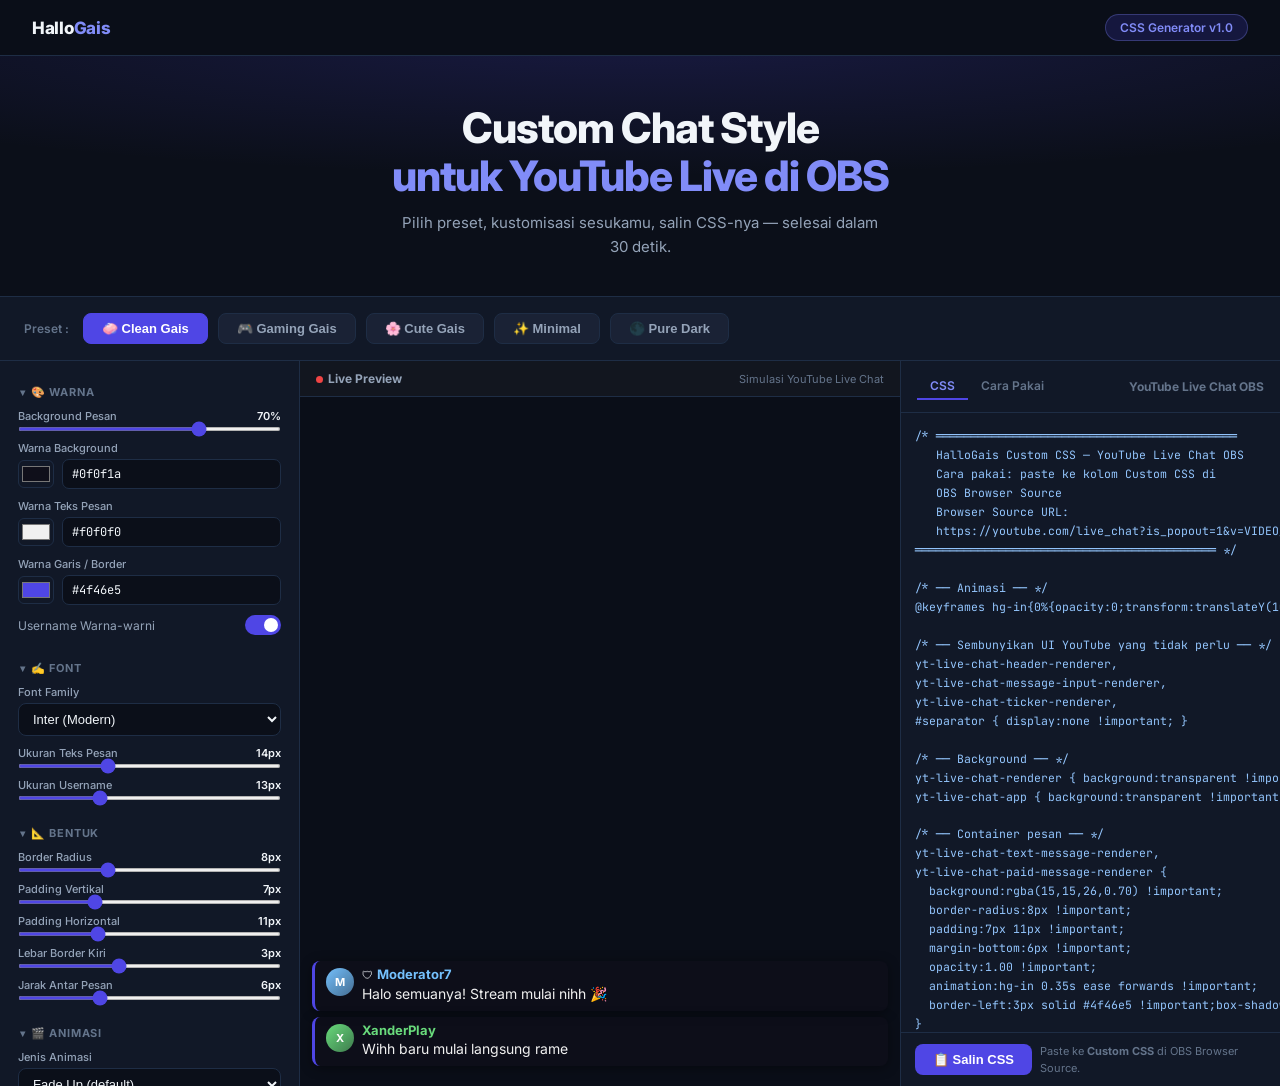
==== commit 41bb003b: "feat: CSS Style Generator for YouTube Live Chat OBS overlay" ====
--- a/hallogais-chat/index.html
+++ b/hallogais-chat/index.html
@@ -3,32 +3,43 @@
 
 <head>
     <meta charset="UTF-8" />
-    <meta name="viewport" content="width=device-width, initial-scale=1.0" />
+    <meta name="viewport" content="width=device-width,initial-scale=1.0" />
     <meta name="description"
-        content="HalloGais — Custom CSS Chat Overlay untuk OBS Live Stream. Cocok untuk YouTube, Twitch, dan StreamElements." />
-    <title>HalloGais — OBS Chat Overlay</title>
+        content="HalloGais — Custom CSS Style Generator untuk YouTube Live Chat di OBS. Bikin tampilan chat stream kamu keren dalam hitungan detik." />
+    <title>HalloGais — CSS Style Generator</title>
     <link rel="preconnect" href="https://fonts.googleapis.com" />
-    <link href="https://fonts.googleapis.com/css2?family=Inter:wght@400;500;600;700;800&display=swap"
+    <link
+        href="https://fonts.googleapis.com/css2?family=Inter:wght@400;500;600;700;800&family=Rajdhani:wght@500;700&family=Nunito:wght@600;700;800&family=JetBrains+Mono:wght@400;600&display=swap"
         rel="stylesheet" />
     <style>
+        /* ═══════════════════════════════════════════
+   ROOT & RESET
+═══════════════════════════════════════════ */
         *,
         *::before,
         *::after {
             box-sizing: border-box;
             margin: 0;
-            padding: 0;
+            padding: 0
         }
 
         :root {
+            --bg: #0b0f19;
+            --surface: #111827;
+            --surface2: #1a2235;
+            --border: #1e2d45;
             --p: #4F46E5;
             --p2: #818CF8;
-            --bg: #0f172a;
-            --surface: #1e293b;
-            --border: #334155;
+            --p3: #312e81;
             --text: #f1f5f9;
-            --muted: #94a3b8;
+            --muted: #64748b;
+            --muted2: #94a3b8;
             --success: #10b981;
-            --r: 14px;
+            --r: 12px;
+        }
+
+        html {
+            scroll-behavior: smooth
         }
 
         body {
@@ -36,506 +47,688 @@
             background: var(--bg);
             color: var(--text);
             min-height: 100vh;
-        }
-
-        /* ── NAV ── */
+            overflow-x: hidden
+        }
+
+        /* ═══════════════════════════════════════════
+   NAV
+═══════════════════════════════════════════ */
         nav {
             display: flex;
             align-items: center;
             justify-content: space-between;
-            padding: 18px 48px;
+            padding: 14px 32px;
             border-bottom: 1px solid var(--border);
+            background: rgba(11, 15, 25, 0.9);
+            backdrop-filter: blur(14px);
             position: sticky;
             top: 0;
-            background: rgba(15, 23, 42, 0.88);
-            backdrop-filter: blur(12px);
-            z-index: 100;
+            z-index: 200;
         }
 
         .brand {
             font-weight: 800;
-            font-size: 18px;
+            font-size: 17px;
+            letter-spacing: -.3px
+        }
+
+        .brand em {
             color: var(--p2);
-        }
-
-        .brand span {
-            color: var(--text);
-        }
-
-        .btn {
+            font-style: normal
+        }
+
+        .nav-right {
+            display: flex;
+            align-items: center;
+            gap: 10px
+        }
+
+        .pill {
             display: inline-block;
-            padding: 9px 20px;
-            background: var(--p);
-            color: #fff;
-            text-decoration: none;
-            border-radius: 8px;
-            font-size: 14px;
-            font-weight: 600;
-            transition: background 0.2s, transform 0.15s;
-        }
-
-        .btn:hover {
-            background: #4338ca;
-            transform: scale(1.02);
-        }
-
-        .btn-sm {
-            padding: 7px 14px;
-            font-size: 13px;
-        }
-
-        /* ── HERO ── */
-        .hero {
-            text-align: center;
-            padding: 80px 24px 56px;
-            background: radial-gradient(ellipse 70% 50% at 50% -5%, rgba(79, 70, 229, 0.22), transparent);
-        }
-
-        .hero-badge {
-            display: inline-block;
-            padding: 4px 14px;
-            margin-bottom: 20px;
-            background: rgba(79, 70, 229, 0.18);
-            border: 1px solid rgba(129, 140, 248, 0.35);
+            padding: 5px 14px;
             border-radius: 99px;
             font-size: 12px;
             font-weight: 600;
+            background: rgba(79, 70, 229, .18);
             color: var(--p2);
+            border: 1px solid rgba(129, 140, 248, .3);
+        }
+
+        /* ═══════════════════════════════════════════
+   HERO
+═══════════════════════════════════════════ */
+        .hero {
+            text-align: center;
+            padding: 48px 20px 36px;
+            background: radial-gradient(ellipse 80% 60% at 50% -10%, rgba(79, 70, 229, .2), transparent);
+            border-bottom: 1px solid var(--border);
         }
 
         .hero h1 {
-            font-size: clamp(28px, 5vw, 52px);
+            font-size: clamp(24px, 4vw, 42px);
             font-weight: 800;
             letter-spacing: -1px;
             line-height: 1.15;
-            margin-bottom: 16px;
+            margin-bottom: 10px
         }
 
         .hero h1 span {
+            color: var(--p2)
+        }
+
+        .hero p {
+            font-size: 15px;
+            color: var(--muted2);
+            max-width: 480px;
+            margin: 0 auto;
+            line-height: 1.65
+        }
+
+        /* ═══════════════════════════════════════════
+   PRESET BAR
+═══════════════════════════════════════════ */
+        .preset-bar {
+            display: flex;
+            gap: 10px;
+            padding: 16px 24px;
+            background: var(--surface);
+            border-bottom: 1px solid var(--border);
+            overflow-x: auto;
+        }
+
+        .preset-bar label {
+            font-size: 12px;
+            font-weight: 600;
+            color: var(--muted);
+            align-self: center;
+            white-space: nowrap;
+            margin-right: 4px
+        }
+
+        .preset-btn {
+            padding: 7px 18px;
+            border-radius: 8px;
+            font-size: 13px;
+            font-weight: 700;
+            border: 1.5px solid var(--border);
+            background: var(--surface2);
+            color: var(--muted2);
+            cursor: pointer;
+            transition: .2s;
+            white-space: nowrap;
+        }
+
+        .preset-btn:hover {
+            border-color: var(--p2);
+            color: var(--text)
+        }
+
+        .preset-btn.active {
+            background: var(--p);
+            color: #fff;
+            border-color: var(--p)
+        }
+
+        .preset-btn.gaming.active {
+            background: linear-gradient(135deg, #0a1a10, #003a1a);
+            color: #00FF87;
+            border-color: #00FF87
+        }
+
+        .preset-btn.cute.active {
+            background: linear-gradient(135deg, #3a0020, #6a0035);
+            color: #FF6BAE;
+            border-color: #FF6BAE
+        }
+
+        /* ═══════════════════════════════════════════
+   MAIN LAYOUT
+═══════════════════════════════════════════ */
+        .workspace {
+            display: grid;
+            grid-template-columns: 300px 1fr 380px;
+            height: calc(100vh - 175px);
+            min-height: 560px;
+        }
+
+        /* ── Panel Kiri: Kontrol ── */
+        .panel-controls {
+            background: var(--surface);
+            border-right: 1px solid var(--border);
+            overflow-y: auto;
+            padding: 16px;
+            display: flex;
+            flex-direction: column;
+            gap: 4px;
+        }
+
+        .ctrl-section {
+            margin-bottom: 4px
+        }
+
+        .ctrl-title {
+            font-size: 11px;
+            font-weight: 700;
+            color: var(--muted);
+            text-transform: uppercase;
+            letter-spacing: .8px;
+            padding: 8px 4px 6px;
+            display: flex;
+            align-items: center;
+            gap: 5px;
+            cursor: pointer;
+            border-radius: 6px;
+            transition: .15s;
+            user-select: none;
+        }
+
+        .ctrl-title:hover {
+            color: var(--muted2)
+        }
+
+        .ctrl-title::before {
+            content: '▾';
+            font-size: 10px;
+            transition: .2s;
+            display: inline-block
+        }
+
+        .ctrl-section.collapsed .ctrl-title::before {
+            transform: rotate(-90deg)
+        }
+
+        .ctrl-body {
+            display: flex;
+            flex-direction: column;
+            gap: 10px;
+            padding: 4px 2px 10px
+        }
+
+        .ctrl-section.collapsed .ctrl-body {
+            display: none
+        }
+
+        /* Input rows */
+        .ctrl-row {
+            display: flex;
+            flex-direction: column;
+            gap: 4px
+        }
+
+        .ctrl-row label {
+            font-size: 11px;
+            color: var(--muted2);
+            font-weight: 500;
+            display: flex;
+            justify-content: space-between
+        }
+
+        .ctrl-row label span {
+            color: var(--text);
+            font-weight: 600
+        }
+
+        input[type=range] {
+            width: 100%;
+            height: 4px;
+            border-radius: 99px;
+            background: var(--border);
+            accent-color: var(--p);
+            cursor: pointer;
+        }
+
+        input[type=color] {
+            width: 36px;
+            height: 28px;
+            border-radius: 6px;
+            border: 1.5px solid var(--border);
+            background: none;
+            cursor: pointer;
+            padding: 1px;
+        }
+
+        select {
+            width: 100%;
+            padding: 7px 10px;
+            border-radius: 8px;
+            border: 1.5px solid var(--border);
+            background: var(--bg);
+            color: var(--text);
+            font-size: 13px;
+            outline: none;
+            cursor: pointer;
+        }
+
+        select:focus {
+            border-color: var(--p)
+        }
+
+        .toggle-row {
+            display: flex;
+            align-items: center;
+            justify-content: space-between
+        }
+
+        .toggle-row label {
+            font-size: 12px;
+            color: var(--muted2)
+        }
+
+        .toggle {
+            position: relative;
+            width: 36px;
+            height: 20px;
+            display: inline-block
+        }
+
+        .toggle input {
+            opacity: 0;
+            width: 0;
+            height: 0
+        }
+
+        .toggle-slider {
+            position: absolute;
+            inset: 0;
+            border-radius: 99px;
+            background: var(--border);
+            cursor: pointer;
+            transition: .2s;
+        }
+
+        .toggle-slider::before {
+            content: '';
+            position: absolute;
+            width: 14px;
+            height: 14px;
+            border-radius: 50%;
+            background: #fff;
+            bottom: 3px;
+            left: 3px;
+            transition: .2s;
+        }
+
+        input:checked+.toggle-slider {
+            background: var(--p)
+        }
+
+        input:checked+.toggle-slider::before {
+            transform: translateX(16px)
+        }
+
+        .color-row {
+            display: flex;
+            align-items: center;
+            gap: 8px
+        }
+
+        .color-row input[type=color] {
+            flex-shrink: 0
+        }
+
+        .color-row input[type=text] {
+            flex: 1;
+            padding: 6px 9px;
+            border-radius: 7px;
+            border: 1.5px solid var(--border);
+            background: var(--bg);
+            color: var(--text);
+            font-size: 12px;
+            font-family: 'JetBrains Mono', monospace;
+            outline: none;
+        }
+
+        .color-row input[type=text]:focus {
+            border-color: var(--p)
+        }
+
+        /* ── Panel Tengah: Preview ── */
+        .panel-preview {
+            background: #0a0e18;
+            display: flex;
+            flex-direction: column;
+            position: relative;
+            overflow: hidden;
+        }
+
+        .preview-header {
+            display: flex;
+            align-items: center;
+            justify-content: space-between;
+            padding: 10px 16px;
+            background: rgba(255, 255, 255, .03);
+            border-bottom: 1px solid var(--border);
+            font-size: 12px;
+            color: var(--muted);
+        }
+
+        .preview-header strong {
+            color: var(--muted2)
+        }
+
+        .live-dot {
+            width: 7px;
+            height: 7px;
+            border-radius: 50%;
+            background: #ef4444;
+            display: inline-block;
+            margin-right: 5px;
+            animation: pulse 1.5s infinite
+        }
+
+        @keyframes pulse {
+
+            0%,
+            100% {
+                opacity: 1
+            }
+
+            50% {
+                opacity: .4
+            }
+        }
+
+        #preview-feed {
+            flex: 1;
+            overflow: hidden;
+            display: flex;
+            flex-direction: column;
+            justify-content: flex-end;
+            padding: 14px 12px;
+            gap: 0;
+        }
+
+        /* Preview pesan (simulasi) */
+        .prev-msg {
+            display: flex;
+            gap: 8px;
+            align-items: flex-start;
+            padding: 6px 10px;
+            margin-bottom: 5px;
+            border-radius: 8px;
+            animation: msgIn .35s ease forwards;
+            opacity: 0;
+        }
+
+        @keyframes msgIn {
+            from {
+                opacity: 0;
+                transform: translateY(8px)
+            }
+
+            to {
+                opacity: 1;
+                transform: none
+            }
+        }
+
+        .prev-avatar {
+            width: 28px;
+            height: 28px;
+            border-radius: 50%;
+            background: linear-gradient(135deg, #4F46E5, #818CF8);
+            flex-shrink: 0;
+            font-size: 11px;
+            font-weight: 700;
+            display: flex;
+            align-items: center;
+            justify-content: center;
+            color: #fff;
+        }
+
+        .prev-body {
+            flex: 1;
+            min-width: 0
+        }
+
+        .prev-meta {
+            display: flex;
+            align-items: center;
+            gap: 4px;
+            margin-bottom: 2px;
+            flex-wrap: wrap
+        }
+
+        .prev-badges {
+            display: flex;
+            gap: 2px
+        }
+
+        .prev-badge {
+            font-size: 11px
+        }
+
+        .prev-name {
+            font-size: 13px;
+            font-weight: 700;
+            line-height: 1
+        }
+
+        .prev-text {
+            font-size: 13px;
+            line-height: 1.45;
+            word-break: break-word
+        }
+
+        .prev-time {
+            font-size: 10px;
+            color: var(--muted);
+            margin-left: auto;
+            flex-shrink: 0
+        }
+
+        /* ── Panel Kanan: CSS Output ── */
+        .panel-output {
+            background: var(--surface);
+            border-left: 1px solid var(--border);
+            display: flex;
+            flex-direction: column;
+        }
+
+        .output-header {
+            padding: 12px 16px;
+            border-bottom: 1px solid var(--border);
+            display: flex;
+            align-items: center;
+            justify-content: space-between;
+        }
+
+        .output-header h3 {
+            font-size: 13px;
+            font-weight: 700
+        }
+
+        .output-tabs {
+            display: flex;
+            gap: 0
+        }
+
+        .otab {
+            padding: 5px 13px;
+            font-size: 12px;
+            font-weight: 600;
+            cursor: pointer;
+            border-bottom: 2px solid transparent;
+            color: var(--muted);
+            transition: .15s;
+        }
+
+        .otab.active {
             color: var(--p2);
-        }
-
-        .hero p {
-            font-size: 17px;
-            color: var(--muted);
-            max-width: 500px;
-            margin: 0 auto 32px;
-            line-height: 1.7;
-        }
-
-        .hero-btns {
-            display: flex;
-            gap: 12px;
-            justify-content: center;
-            flex-wrap: wrap;
+            border-color: var(--p)
+        }
+
+        #css-output {
+            flex: 1;
+            padding: 14px;
+            font-family: 'JetBrains Mono', monospace;
+            font-size: 11.5px;
+            line-height: 1.65;
+            color: #93c5fd;
+            background: transparent;
+            border: none;
+            outline: none;
+            resize: none;
+            overflow-y: auto;
+            white-space: pre;
+        }
+
+        .output-footer {
+            padding: 10px 14px;
+            border-top: 1px solid var(--border);
+            display: flex;
+            gap: 8px;
+            align-items: center;
+        }
+
+        .btn {
+            padding: 8px 18px;
+            border-radius: 8px;
+            font-size: 13px;
+            font-weight: 700;
+            border: none;
+            cursor: pointer;
+            transition: .2s;
+            white-space: nowrap;
+        }
+
+        .btn-primary {
+            background: var(--p);
+            color: #fff
+        }
+
+        .btn-primary:hover {
+            background: #4338ca;
+            transform: scale(1.02)
         }
 
         .btn-outline {
             background: transparent;
             border: 1.5px solid var(--border);
-            color: var(--text);
+            color: var(--muted2)
         }
 
         .btn-outline:hover {
             border-color: var(--p2);
-            background: rgba(79, 70, 229, 0.08);
-            transform: scale(1.02);
-        }
-
-        /* ── SECTION ── */
-        section {
-            padding: 56px 24px;
-            max-width: 1080px;
-            margin: 0 auto;
-        }
-
-        .sec-title {
-            font-size: 24px;
-            font-weight: 700;
-            margin-bottom: 6px;
-        }
-
-        .sec-sub {
+            color: var(--text)
+        }
+
+        .btn-primary.copied {
+            background: var(--success)
+        }
+
+        .output-hint {
+            font-size: 11px;
             color: var(--muted);
-            font-size: 14px;
-            margin-bottom: 32px;
-        }
-
-        /* ── TEMA GRID ── */
-        .grid-3 {
-            display: grid;
-            grid-template-columns: repeat(auto-fit, minmax(280px, 1fr));
-            gap: 20px;
-        }
-
-        .card {
-            background: var(--surface);
-            border: 1px solid var(--border);
-            border-radius: var(--r);
-            overflow: hidden;
-            transition: transform 0.25s, border-color 0.25s, box-shadow 0.25s;
-        }
-
-        .card:hover {
-            transform: translateY(-5px);
-            border-color: var(--p);
-            box-shadow: 0 10px 36px rgba(79, 70, 229, 0.16);
-        }
-
-        /* Preview OBS simulasi */
-        .card-obs {
-            height: 200px;
-            position: relative;
-            overflow: hidden;
-            background: #111;
-            display: flex;
+            line-height: 1.5;
+            flex: 1
+        }
+
+        /* ── Cara Pakai (tab 2) ── */
+        #how-to {
+            flex: 1;
+            overflow-y: auto;
+            padding: 16px;
+            display: none;
             flex-direction: column;
-            justify-content: flex-end;
-            padding: 12px;
-            gap: 6px;
-        }
-
-        .fake-msg {
-            border-radius: 8px;
-            padding: 7px 11px;
-            font-size: 12px;
-            display: flex;
-            gap: 5px;
-            align-items: baseline;
-            flex-wrap: wrap;
-        }
-
-        .clean .card-obs {
-            background: #0a0a14;
-        }
-
-        .clean .fake-msg {
-            background: rgba(15, 15, 25, 0.82);
-            border-left: 3px solid #4F46E5;
-        }
-
-        .clean .fake-user {
-            color: #74C0FC;
-            font-weight: 700;
-            font-size: 12px;
-        }
-
-        .clean .fake-text {
-            color: #e0e0e0;
-            font-size: 12px;
-        }
-
-        .gaming .card-obs {
-            background: #060610;
-        }
-
-        .gaming .fake-msg {
-            background: rgba(10, 10, 20, 0.85);
-            border-left: 3px solid #00FF87;
-            font-family: monospace;
-        }
-
-        .gaming .fake-user {
-            color: #00FF87;
-            font-weight: 700;
-            font-size: 12px;
-            text-shadow: 0 0 6px #00FF87;
-        }
-
-        .gaming .fake-text {
-            color: #a0ffd0;
-            font-size: 12px;
-        }
-
-        .cute .card-obs {
-            background: #1a0010;
-        }
-
-        .cute .fake-msg {
-            background: rgba(40, 10, 28, 0.82);
-            border-radius: 12px;
-            border: 1.5px solid rgba(255, 107, 174, 0.3);
-        }
-
-        .cute .fake-user {
-            color: #FF6BAE;
-            font-weight: 800;
-            font-size: 12px;
-        }
-
-        .cute .fake-text {
-            color: #ffd6ee;
-            font-size: 12px;
-        }
-
-        .card-body {
-            padding: 18px;
-        }
-
-        .tag {
-            display: inline-block;
-            font-size: 11px;
-            font-weight: 600;
-            letter-spacing: 0.7px;
-            text-transform: uppercase;
-            padding: 2px 9px;
-            border-radius: 99px;
-            margin-bottom: 8px;
-        }
-
-        .tag-clean {
-            background: rgba(79, 70, 229, 0.18);
-            color: #818cf8;
-        }
-
-        .tag-gaming {
-            background: rgba(0, 255, 135, 0.12);
-            color: #00ff87;
-        }
-
-        .tag-cute {
-            background: rgba(255, 107, 174, 0.18);
-            color: #ff6bae;
-        }
-
-        .card-body h3 {
-            font-size: 17px;
-            font-weight: 700;
-            margin-bottom: 5px;
-        }
-
-        .card-body p {
-            font-size: 13px;
-            color: var(--muted);
-            margin-bottom: 16px;
-            line-height: 1.55;
-        }
-
-        .card-btns {
-            display: flex;
-            gap: 8px;
-        }
-
-        /* ── CARA PASANG OBS ── */
-        .steps {
-            display: flex;
-            flex-direction: column;
-            gap: 16px;
-        }
-
-        .step {
-            display: flex;
-            gap: 16px;
-            align-items: flex-start;
-        }
-
-        .step-num {
+            gap: 14px;
+        }
+
+        #how-to.active {
+            display: flex
+        }
+
+        #css-output.active {
+            display: block
+        }
+
+        .step-item {
+            display: flex;
+            gap: 10px;
+            align-items: flex-start
+        }
+
+        .step-n {
             flex-shrink: 0;
-            width: 36px;
-            height: 36px;
+            width: 24px;
+            height: 24px;
             border-radius: 50%;
             background: var(--p);
             color: #fff;
+            font-size: 12px;
             font-weight: 700;
-            font-size: 15px;
             display: flex;
             align-items: center;
             justify-content: center;
         }
 
-        .step-body h4 {
+        .step-item h4 {
+            font-size: 13px;
             font-weight: 700;
-            font-size: 15px;
-            margin-bottom: 4px;
-        }
-
-        .step-body p {
-            font-size: 14px;
-            color: var(--muted);
-            line-height: 1.6;
-        }
-
-        .code-inline {
+            margin-bottom: 3px
+        }
+
+        .step-item p {
+            font-size: 12px;
+            color: var(--muted2);
+            line-height: 1.55
+        }
+
+        .code-chip {
             display: inline-block;
-            background: rgba(79, 70, 229, 0.18);
+            background: rgba(79, 70, 229, .18);
             color: var(--p2);
             border-radius: 5px;
             padding: 1px 7px;
-            font-family: monospace;
-            font-size: 13px;
-        }
-
-        /* ── CSS STREAMELEMENTS ── */
-        .se-block {
-            background: var(--surface);
-            border: 1px solid var(--border);
-            border-radius: var(--r);
-            overflow: hidden;
-        }
-
-        .se-top {
-            padding: 14px 18px;
-            border-bottom: 1px solid var(--border);
-            display: flex;
-            align-items: center;
-            justify-content: space-between;
-            gap: 12px;
-            flex-wrap: wrap;
-        }
-
-        .se-top select {
-            background: var(--bg);
-            color: var(--text);
-            border: 1.5px solid var(--border);
-            border-radius: 8px;
-            padding: 7px 12px;
-            font-size: 13px;
-            outline: none;
-        }
-
-        .se-top select:focus {
-            border-color: var(--p);
-        }
-
-        #se-css-output {
-            display: block;
-            width: 100%;
-            height: 180px;
-            background: #080e1e;
-            color: #a5b4fc;
-            border: none;
-            padding: 16px;
-            font-family: monospace;
-            font-size: 12px;
-            resize: vertical;
-            outline: none;
-        }
-
-        .copy-btn {
-            background: none;
-            border: 1.5px solid rgba(16, 185, 129, 0.4);
-            color: var(--success);
-            border-radius: 7px;
-            padding: 6px 14px;
-            font-size: 13px;
-            font-weight: 600;
-            cursor: pointer;
-            transition: background 0.2s;
-        }
-
-        .copy-btn:hover {
-            background: rgba(16, 185, 129, 0.1);
-        }
-
-        .copy-btn.copied {
-            color: #fff;
-            background: var(--success);
-            border-color: var(--success);
-        }
-
-        /* ── LINK GENERATOR ── */
-        .gen-box {
-            background: var(--surface);
-            border: 1px solid var(--border);
-            border-radius: var(--r);
-            padding: 28px 32px;
-        }
-
-        .gen-box h2 {
-            font-size: 20px;
-            font-weight: 700;
-            margin-bottom: 6px;
-        }
-
-        .gen-box>p {
-            color: var(--muted);
-            font-size: 13px;
-            margin-bottom: 22px;
-        }
-
-        .gen-fields {
-            display: grid;
-            grid-template-columns: 1fr 1fr;
-            gap: 14px;
-            margin-bottom: 18px;
-        }
-
-        .field label {
-            display: block;
+            font-family: 'JetBrains Mono', monospace;
             font-size: 11px;
-            font-weight: 600;
-            color: var(--muted);
-            text-transform: uppercase;
-            letter-spacing: 0.5px;
-            margin-bottom: 6px;
-        }
-
-        .field input,
-        .field select {
-            width: 100%;
-            padding: 10px 12px;
-            border-radius: 9px;
-            border: 1.5px solid var(--border);
-            background: var(--bg);
-            color: var(--text);
-            font-family: 'Inter', sans-serif;
-            font-size: 14px;
-            outline: none;
-            transition: border-color 0.2s;
-        }
-
-        .field input:focus,
-        .field select:focus {
-            border-color: var(--p);
-        }
-
-        .result-box {
-            background: rgba(16, 185, 129, 0.07);
-            border: 1.5px solid rgba(16, 185, 129, 0.25);
-            border-radius: 9px;
-            padding: 13px 16px;
-            display: flex;
-            align-items: center;
-            gap: 10px;
-        }
-
-        .result-box span {
-            flex: 1;
-            color: var(--success);
-            font-family: monospace;
-            font-size: 12px;
-            word-break: break-all;
-        }
-
-        /* ── FOOTER ── */
-        footer {
-            text-align: center;
-            padding: 36px 24px;
-            color: var(--muted);
-            font-size: 13px;
-            border-top: 1px solid var(--border);
-            margin-top: 60px;
-        }
-
-        footer strong {
-            color: var(--p2);
-        }
-
-        @media (max-width: 600px) {
+        }
+
+        /* ═══════════════════════════════════════════
+   SCROLLBAR
+═══════════════════════════════════════════ */
+        ::-webkit-scrollbar {
+            width: 5px;
+            height: 5px
+        }
+
+        ::-webkit-scrollbar-track {
+            background: transparent
+        }
+
+        ::-webkit-scrollbar-thumb {
+            background: var(--border);
+            border-radius: 99px
+        }
+
+        /* ═══════════════════════════════════════════
+   RESPONSIVE
+═══════════════════════════════════════════ */
+        @media(max-width:900px) {
+            .workspace {
+                grid-template-columns: 1fr;
+                grid-template-rows: auto auto auto;
+                height: auto
+            }
+
+            .panel-controls {
+                max-height: 280px
+            }
+
+            .panel-preview {
+                min-height: 340px
+            }
+
+            .panel-output {
+                min-height: 320px
+            }
+
             nav {
-                padding: 14px 16px;
+                padding: 12px 16px
             }
 
-            .gen-fields {
-                grid-template-columns: 1fr;
-            }
-
-            .hero {
-                padding: 56px 16px 36px;
-            }
-
-            .gen-box {
-                padding: 20px 16px;
+            .preset-bar {
+                padding: 10px 16px
             }
         }
     </style>
@@ -545,248 +738,545 @@
 
     <!-- NAV -->
     <nav>
-        <div class="brand">Hallo<span>Gais</span></div>
-        <div style="display:flex;gap:10px;">
-            <a href="#cara-pasang" class="btn btn-sm btn-outline">Cara Pasang OBS</a>
-            <a href="#generator" class="btn btn-sm">Generate Link</a>
+        <div class="brand">Hallo<em>Gais</em></div>
+        <div class="nav-right">
+            <span class="pill">CSS Generator v1.0</span>
         </div>
     </nav>
 
     <!-- HERO -->
     <div class="hero">
-        <div class="hero-badge">🎮 OBS Chat Overlay</div>
-        <h1>Custom Chat Overlay<br><span>Buat Live Stream Kamu</span></h1>
-        <p>Bikin tampilan chat YouTube & Twitch kamu jadi keren dengan tema CSS eksklusif. Pasang di OBS dalam 1 menit.
-        </p>
-        <div class="hero-btns">
-            <a href="#themes" class="btn">Lihat Tema →</a>
-            <a href="#cara-pasang" class="btn btn-outline">Cara Pasang OBS</a>
-        </div>
+        <h1>Custom Chat Style<br><span>untuk YouTube Live di OBS</span></h1>
+        <p>Pilih preset, kustomisasi sesukamu, salin CSS-nya — selesai dalam 30 detik.</p>
     </div>
 
-    <!-- TEMA -->
-    <section id="themes">
-        <div class="sec-title">Pilih Tema</div>
-        <div class="sec-sub">Klik "Preview Demo" untuk lihat simulasi chat overlay langsung di browser.</div>
-        <div class="grid-3">
-
-            <div class="card clean">
-                <div class="card-obs">
-                    <div class="fake-msg"><span class="fake-user">Moderator7</span><span
-                            style="color:#6b7280">:</span><span class="fake-text">Halo semuanya! 🎉</span></div>
-                    <div class="fake-msg"><span class="fake-user">XanderPlay</span><span
-                            style="color:#6b7280">:</span><span class="fake-text">Stream bagus nih!</span></div>
-                    <div class="fake-msg"><span class="fake-user">SakuraChan</span><span
-                            style="color:#6b7280">:</span><span class="fake-text">GG GG 💙</span></div>
-                </div>
-                <div class="card-body">
-                    <div class="tag tag-clean">Profesional</div>
-                    <h3>Clean Gais</h3>
-                    <p>Bersih, elegan, gelap. Cocok untuk semua jenis stream.</p>
-                    <div class="card-btns">
-                        <a href="widget/overlay.html?theme=clean-gais&demo=1" target="_blank" class="btn btn-sm">Preview
-                            Demo</a>
+    <!-- PRESET BAR -->
+    <div class="preset-bar">
+        <label>Preset :</label>
+        <button class="preset-btn active" data-preset="clean" onclick="applyPreset('clean',this)">🧼 Clean Gais</button>
+        <button class="preset-btn gaming" data-preset="gaming" onclick="applyPreset('gaming',this)">🎮 Gaming
+            Gais</button>
+        <button class="preset-btn cute" data-preset="cute" onclick="applyPreset('cute',this)">🌸 Cute Gais</button>
+        <button class="preset-btn" data-preset="minimal" onclick="applyPreset('minimal',this)">✨ Minimal</button>
+        <button class="preset-btn" data-preset="dark" onclick="applyPreset('dark',this)">🌑 Pure Dark</button>
+    </div>
+
+    <!-- WORKSPACE -->
+    <div class="workspace">
+
+        <!-- ════ PANEL KIRI: KONTROL ════ -->
+        <div class="panel-controls">
+
+            <!-- Warna -->
+            <div class="ctrl-section">
+                <div class="ctrl-title" onclick="toggleSection(this)">🎨 Warna</div>
+                <div class="ctrl-body">
+                    <div class="ctrl-row">
+                        <label>Background Pesan <span id="lbl-bg-opacity">70%</span></label>
+                        <input type="range" id="ctrl-bg-opacity" min="0" max="100" value="70"
+                            oninput="sync('lbl-bg-opacity',this.value+'%');gen()">
+                    </div>
+                    <div class="ctrl-row">
+                        <label>Warna Background</label>
+                        <div class="color-row">
+                            <input type="color" id="ctrl-bg-color" value="#0f0f1a"
+                                oninput="syncColorText('ctrl-bg-color','ctrl-bg-color-txt');gen()">
+                            <input type="text" id="ctrl-bg-color-txt" value="#0f0f1a"
+                                oninput="syncTextColor('ctrl-bg-color','ctrl-bg-color-txt');gen()">
+                        </div>
+                    </div>
+                    <div class="ctrl-row">
+                        <label>Warna Teks Pesan</label>
+                        <div class="color-row">
+                            <input type="color" id="ctrl-text-color" value="#f0f0f0"
+                                oninput="syncColorText('ctrl-text-color','ctrl-text-color-txt');gen()">
+                            <input type="text" id="ctrl-text-color-txt" value="#f0f0f0"
+                                oninput="syncTextColor('ctrl-text-color','ctrl-text-color-txt');gen()">
+                        </div>
+                    </div>
+                    <div class="ctrl-row">
+                        <label>Warna Garis / Border</label>
+                        <div class="color-row">
+                            <input type="color" id="ctrl-border-color" value="#4F46E5"
+                                oninput="syncColorText('ctrl-border-color','ctrl-border-color-txt');gen()">
+                            <input type="text" id="ctrl-border-color-txt" value="#4F46E5"
+                                oninput="syncTextColor('ctrl-border-color','ctrl-border-color-txt');gen()">
+                        </div>
+                    </div>
+                    <div class="toggle-row">
+                        <label>Username Warna-warni</label>
+                        <label class="toggle"><input type="checkbox" id="ctrl-colored-names" checked
+                                onchange="gen()"><span class="toggle-slider"></span></label>
                     </div>
                 </div>
             </div>
 
-            <div class="card gaming">
-                <div class="card-obs">
-                    <div class="fake-msg"><span class="fake-user">ShadowNinja</span><span
-                            style="color:#4a9">:</span><span class="fake-text">PogChamp!!</span></div>
-                    <div class="fake-msg"><span class="fake-user">GigaChad404</span><span
-                            style="color:#4a9">:</span><span class="fake-text">LUL LUL wkwkwk</span></div>
-                    <div class="fake-msg"><span class="fake-user">HalloGais</span><span style="color:#4a9">:</span><span
-                            class="fake-text">GAMING TIMEEE 🔥</span></div>
-                </div>
-                <div class="card-body">
-                    <div class="tag tag-gaming">Neon / Gaming</div>
-                    <h3>Gaming Gais</h3>
-                    <p>Dark mode neon hijau futuristik. Pas buat streamer gaming.</p>
-                    <div class="card-btns">
-                        <a href="widget/overlay.html?theme=gaming-gais&demo=1" target="_blank"
-                            class="btn btn-sm">Preview Demo</a>
+            <!-- Font -->
+            <div class="ctrl-section">
+                <div class="ctrl-title" onclick="toggleSection(this)">✍️ Font</div>
+                <div class="ctrl-body">
+                    <div class="ctrl-row">
+                        <label>Font Family</label>
+                        <select id="ctrl-font" onchange="gen()">
+                            <option value="Inter">Inter (Modern)</option>
+                            <option value="Nunito">Nunito (Rounded)</option>
+                            <option value="Rajdhani">Rajdhani (Gaming)</option>
+                            <option value="Arial">Arial (System)</option>
+                            <option value="'Courier New'">Courier New (Mono)</option>
+                        </select>
+                    </div>
+                    <div class="ctrl-row">
+                        <label>Ukuran Teks Pesan <span id="lbl-font-size">14px</span></label>
+                        <input type="range" id="ctrl-font-size" min="10" max="22" value="14"
+                            oninput="sync('lbl-font-size',this.value+'px');gen()">
+                    </div>
+                    <div class="ctrl-row">
+                        <label>Ukuran Username <span id="lbl-name-size">13px</span></label>
+                        <input type="range" id="ctrl-name-size" min="10" max="20" value="13"
+                            oninput="sync('lbl-name-size',this.value+'px');gen()">
                     </div>
                 </div>
             </div>
 
-            <div class="card cute">
-                <div class="card-obs">
-                    <div class="fake-msg"><span class="fake-user">StarPrincess</span><span
-                            style="color:#d98bae">:</span><span class="fake-text">kawaii banget 🌸</span></div>
-                    <div class="fake-msg"><span class="fake-user">LunaWatcher</span><span
-                            style="color:#d98bae">:</span><span class="fake-text">OMGG suka tema ini 💖</span></div>
-                    <div class="fake-msg"><span class="fake-user">CuteKoala__</span><span
-                            style="color:#d98bae">:</span><span class="fake-text">GG streamer! 🎀</span></div>
-                </div>
-                <div class="card-body">
-                    <div class="tag tag-cute">Kawaii / Pastel</div>
-                    <h3>Cute Gais</h3>
-                    <p>Pink pastel kawaii dengan animasi bounce. Cocok untuk vtuber & cewek streamer.</p>
-                    <div class="card-btns">
-                        <a href="widget/overlay.html?theme=cute-gais&demo=1" target="_blank" class="btn btn-sm">Preview
-                            Demo</a>
+            <!-- Shape -->
+            <div class="ctrl-section">
+                <div class="ctrl-title" onclick="toggleSection(this)">📐 Bentuk</div>
+                <div class="ctrl-body">
+                    <div class="ctrl-row">
+                        <label>Border Radius <span id="lbl-radius">8px</span></label>
+                        <input type="range" id="ctrl-radius" min="0" max="24" value="8"
+                            oninput="sync('lbl-radius',this.value+'px');gen()">
+                    </div>
+                    <div class="ctrl-row">
+                        <label>Padding Vertikal <span id="lbl-pad-v">7px</span></label>
+                        <input type="range" id="ctrl-pad-v" min="2" max="20" value="7"
+                            oninput="sync('lbl-pad-v',this.value+'px');gen()">
+                    </div>
+                    <div class="ctrl-row">
+                        <label>Padding Horizontal <span id="lbl-pad-h">11px</span></label>
+                        <input type="range" id="ctrl-pad-h" min="4" max="28" value="11"
+                            oninput="sync('lbl-pad-h',this.value+'px');gen()">
+                    </div>
+                    <div class="ctrl-row">
+                        <label>Lebar Border Kiri <span id="lbl-border-w">3px</span></label>
+                        <input type="range" id="ctrl-border-w" min="0" max="8" value="3"
+                            oninput="sync('lbl-border-w',this.value+'px');gen()">
+                    </div>
+                    <div class="ctrl-row">
+                        <label>Jarak Antar Pesan <span id="lbl-gap">6px</span></label>
+                        <input type="range" id="ctrl-gap" min="0" max="20" value="6"
+                            oninput="sync('lbl-gap',this.value+'px');gen()">
                     </div>
                 </div>
             </div>
 
-        </div>
-    </section>
-
-    <!-- CARA PASANG OBS -->
-    <section id="cara-pasang"
-        style="background:rgba(30,41,59,0.5);max-width:100%;border-top:1px solid var(--border);border-bottom:1px solid var(--border);">
-        <div style="max-width:780px;margin:0 auto;">
-            <div class="sec-title">⚙️ Cara Pasang di OBS</div>
-            <div class="sec-sub">Selesai dalam kurang dari 1 menit.</div>
-            <div class="steps">
-                <div class="step">
-                    <div class="step-num">1</div>
-                    <div class="step-body">
-                        <h4>Generate link overlay kamu</h4>
-                        <p>Scroll ke bawah ke bagian <strong>Link Generator</strong>, isi nama channel dan pilih tema,
-                            salin link yang muncul.</p>
-                    </div>
-                </div>
-                <div class="step">
-                    <div class="step-num">2</div>
-                    <div class="step-body">
-                        <h4>Buka OBS Studio</h4>
-                        <p>Di panel <strong>Sources</strong>, klik tombol <strong>+</strong> → pilih <strong>Browser
-                                Source</strong>.</p>
-                    </div>
-                </div>
-                <div class="step">
-                    <div class="step-num">3</div>
-                    <div class="step-body">
-                        <h4>Paste link overlay</h4>
-                        <p>Tempel link tadi ke kolom <span class="code-inline">URL</span>. Set ukuran: <span
-                                class="code-inline">Width: 400</span> &nbsp;<span class="code-inline">Height:
-                                600</span>. Centang <strong>Shutdown source when not visible</strong>.</p>
-                    </div>
-                </div>
-                <div class="step">
-                    <div class="step-num">4</div>
-                    <div class="step-body">
-                        <h4>Aktifkan Chroma Key / Transparan</h4>
-                        <p>Klik kanan Browser Source → <strong>Filters</strong> → tambah <strong>Color
-                                Correction</strong> atau gunakan filter <strong>Chroma Key</strong> jika perlu.
-                            Background overlay sudah transparan otomatis.</p>
-                    </div>
-                </div>
-                <div class="step">
-                    <div class="step-num">5</div>
-                    <div class="step-body">
-                        <h4>Hubungkan ke StreamElements (opsional)</h4>
-                        <p>Untuk menampilkan chat live sungguhan dari YouTube/Twitch, gunakan <strong>StreamElements
-                                Widget</strong> dan tempel CSS dari seksi di bawah ke editor custom CSS-nya.</p>
+            <!-- Animasi -->
+            <div class="ctrl-section">
+                <div class="ctrl-title" onclick="toggleSection(this)">🎬 Animasi</div>
+                <div class="ctrl-body">
+                    <div class="ctrl-row">
+                        <label>Jenis Animasi</label>
+                        <select id="ctrl-anim" onchange="gen()">
+                            <option value="fadeUp">Fade Up (default)</option>
+                            <option value="slideLeft">Slide dari Kiri</option>
+                            <option value="fadeIn">Fade In Saja</option>
+                            <option value="bounce">Bounce (Kawaii)</option>
+                            <option value="none">Tanpa Animasi</option>
+                        </select>
+                    </div>
+                    <div class="ctrl-row">
+                        <label>Durasi <span id="lbl-anim-dur">0.35s</span></label>
+                        <input type="range" id="ctrl-anim-dur" min="10" max="100" value="35"
+                            oninput="sync('lbl-anim-dur',(this.value/100).toFixed(2)+'s');gen()">
                     </div>
                 </div>
             </div>
-        </div>
-    </section>
-
-    <!-- CSS STREAMELEMENTS -->
-    <section id="css-se" style="max-width:780px;margin:0 auto;">
-        <div class="sec-title">🎨 CSS untuk StreamElements</div>
-        <div class="sec-sub">Pilih tema → salin CSS → paste ke StreamElements Chat Widget → simpan.</div>
-        <div class="se-block">
-            <div class="se-top">
-                <div style="display:flex;align-items:center;gap:10px;flex-wrap:wrap;">
-                    <label style="font-size:13px;font-weight:600;">Pilih Tema:</label>
-                    <select id="se-theme-select" onchange="loadSeCss()">
-                        <option value="clean-gais">Clean Gais</option>
-                        <option value="gaming-gais">Gaming Gais</option>
-                        <option value="cute-gais">Cute Gais</option>
-                    </select>
-                </div>
-                <button class="copy-btn" id="se-copy-btn" onclick="copySeCss()">Salin CSS</button>
-            </div>
-            <textarea id="se-css-output" readonly>Memuat...</textarea>
-        </div>
-    </section>
-
-    <!-- LINK GENERATOR -->
-    <section id="generator" style="max-width:780px;margin:20px auto 0;">
-        <div class="gen-box">
-            <h2>🔗 Link Generator</h2>
-            <p>Hasilkan link Browser Source OBS kamu dalam sekejap.</p>
-            <div class="gen-fields">
-                <div class="field">
-                    <label for="in-channel">Nama Channel</label>
-                    <input type="text" id="in-channel" placeholder="Contoh: GameZoneID" />
-                </div>
-                <div class="field">
-                    <label for="in-theme">Tema</label>
-                    <select id="in-theme">
-                        <option value="clean-gais">Clean Gais</option>
-                        <option value="gaming-gais">Gaming Gais</option>
-                        <option value="cute-gais">Cute Gais</option>
-                    </select>
+
+            <!-- Tampilkan -->
+            <div class="ctrl-section">
+                <div class="ctrl-title" onclick="toggleSection(this)">👁️ Tampilkan</div>
+                <div class="ctrl-body">
+                    <div class="toggle-row"><label>Avatar</label><label class="toggle"><input type="checkbox"
+                                id="ctrl-show-avatar" checked onchange="updatePreview();gen()"><span
+                                class="toggle-slider"></span></label></div>
+                    <div class="toggle-row"><label>Timestamp</label><label class="toggle"><input type="checkbox"
+                                id="ctrl-show-time" onchange="updatePreview();gen()"><span
+                                class="toggle-slider"></span></label></div>
+                    <div class="toggle-row"><label>Badge (🛡 ⭐)</label><label class="toggle"><input type="checkbox"
+                                id="ctrl-show-badge" checked onchange="updatePreview();gen()"><span
+                                class="toggle-slider"></span></label></div>
+                    <div class="toggle-row"><label>Background Transparan OBS</label><label class="toggle"><input
+                                type="checkbox" id="ctrl-transparent" checked onchange="gen()"><span
+                                class="toggle-slider"></span></label></div>
                 </div>
             </div>
-            <div class="result-box">
-                <span id="final-link">Isi nama channel di atas...</span>
-                <button class="copy-btn" id="link-copy-btn" onclick="copyLink()">Salin</button>
+
+            <!-- Efek -->
+            <div class="ctrl-section">
+                <div class="ctrl-title" onclick="toggleSection(this)">✨ Efek</div>
+                <div class="ctrl-body">
+                    <div class="toggle-row"><label>Shadow / Glow</label><label class="toggle"><input type="checkbox"
+                                id="ctrl-shadow" checked onchange="gen()"><span class="toggle-slider"></span></label>
+                    </div>
+                    <div class="ctrl-row">
+                        <label>Opacity Keseluruhan <span id="lbl-overall-opacity">100%</span></label>
+                        <input type="range" id="ctrl-overall-opacity" min="20" max="100" value="100"
+                            oninput="sync('lbl-overall-opacity',this.value+'%');gen()">
+                    </div>
+                </div>
+            </div>
+
+        </div><!-- /panel-controls -->
+
+        <!-- ════ PANEL TENGAH: PREVIEW ════ -->
+        <div class="panel-preview">
+            <div class="preview-header">
+                <div><span class="live-dot"></span><strong>Live Preview</strong></div>
+                <div style="font-size:11px;color:var(--muted)">Simulasi YouTube Live Chat</div>
+            </div>
+            <div id="preview-feed"></div>
+        </div>
+
+        <!-- ════ PANEL KANAN: OUTPUT ════ -->
+        <div class="panel-output">
+            <div class="output-header">
+                <div class="output-tabs">
+                    <div class="otab active" onclick="switchTab('css')">CSS</div>
+                    <div class="otab" onclick="switchTab('howto')">Cara Pakai</div>
+                </div>
+                <h3 style="color:var(--muted);font-size:12px">YouTube Live Chat OBS</h3>
+            </div>
+
+            <textarea id="css-output" readonly class="active" spellcheck="false"></textarea>
+
+            <div id="how-to">
+                <div class="step-item">
+                    <div class="step-n">1</div>
+                    <div>
+                        <h4>Buka OBS Studio</h4>
+                        <p>Tambahkan <strong>Browser Source</strong> baru. Masukkan URL YouTube live chat:<br><span
+                                class="code-chip">https://youtube.com/live_chat?is_popout=1&v=VIDEO_ID</span><br>Ganti
+                            <code>VIDEO_ID</code> dengan ID video stream kamu.</p>
+                    </div>
+                </div>
+                <div class="step-item">
+                    <div class="step-n">2</div>
+                    <div>
+                        <h4>Atur Ukuran</h4>
+                        <p>Set <strong>Width: 400</strong> dan <strong>Height: 600</strong> (atau sesuai kebutuhan).</p>
+                    </div>
+                </div>
+                <div class="step-item">
+                    <div class="step-n">3</div>
+                    <div>
+                        <h4>Copy CSS</h4>
+                        <p>Klik tombol <strong>Salin CSS</strong> di bawah ini lalu <strong>paste</strong> ke kolom
+                            <span class="code-chip">Custom CSS</span> di pengaturan Browser Source OBS.</p>
+                    </div>
+                </div>
+                <div class="step-item">
+                    <div class="step-n">4</div>
+                    <div>
+                        <h4>Aktifkan Transparansi</h4>
+                        <p>Centang opsi <strong>"Shutdown source when not visible"</strong> dan <strong>"Refresh browser
+                                when scene becomes active"</strong>.</p>
+                    </div>
+                </div>
+                <div class="step-item">
+                    <div class="step-n">5</div>
+                    <div>
+                        <h4>Atur Posisi di Scene</h4>
+                        <p>Seret Browser Source ke pojok layar yang kamu inginkan. Chat overlay siap tampil saat live!
+                        </p>
+                    </div>
+                </div>
+            </div>
+
+            <div class="output-footer">
+                <button class="btn btn-primary" id="copy-btn" onclick="copyCSS()">📋 Salin CSS</button>
+                <div class="output-hint">Paste ke <strong>Custom CSS</strong> di OBS Browser Source.</div>
             </div>
         </div>
-    </section>
-
-    <footer>
-        <p>Dibuat dengan ❤️ oleh <strong>HalloGais</strong> · OBS Chat Overlay v2.0</p>
-    </footer>
-
+
+    </div><!-- /workspace -->
+
+    <!-- ═══════════════════════════════════════════
+     JAVASCRIPT
+═══════════════════════════════════════════ -->
     <script>
-        /* ── Link Generator ── */
-        const inChannel = document.getElementById('in-channel');
-        const inTheme = document.getElementById('in-theme');
-        const finalLink = document.getElementById('final-link');
-
-        function getBase() {
-            const href = window.location.href.split('?')[0].replace(/\/?$/, '/');
-            return href.endsWith('index.html') ? href.replace('index.html', '') : href;
-        }
-        function updateLink() {
-            const ch = inChannel.value.trim();
-            const theme = inTheme.value;
-            const base = getBase() + 'widget/overlay.html';
-            const p = new URLSearchParams({ theme });
-            if (ch) p.set('channel', ch);
-            finalLink.textContent = `${base}?${p.toString()}`;
-        }
-        inChannel.addEventListener('input', updateLink);
-        inTheme.addEventListener('change', updateLink);
-        updateLink();
-
-        function copyLink() {
-            const t = finalLink.textContent;
-            if (t.includes('Isi')) return;
-            navigator.clipboard.writeText(t).then(() => flash('link-copy-btn'));
-        }
-
-        /* ── CSS StreamElements ── */
-        const seOutput = document.getElementById('se-css-output');
-        async function loadSeCss() {
-            const theme = document.getElementById('se-theme-select').value;
-            try {
-                const res = await fetch(`widget/themes/${theme}.css`);
-                const text = await res.text();
-                seOutput.value = text;
-            } catch {
-                seOutput.value = '/* Gagal memuat CSS. Buka file widget/themes/' + theme + '.css secara manual. */';
-            }
-        }
-        function copySeCss() {
-            navigator.clipboard.writeText(seOutput.value).then(() => flash('se-copy-btn'));
-        }
-        loadSeCss();
-
-        function flash(id) {
-            const btn = document.getElementById(id);
-            btn.textContent = '✓ Tersalin!';
-            btn.classList.add('copied');
-            setTimeout(() => { btn.textContent = 'Salin'; btn.classList.remove('copied'); }, 2000);
-        }
+        /* ── Data sampel ── */
+        const SAMPLES = [
+            { user: 'Moderator7', color: '#74C0FC', badges: ['🛡'], text: 'Halo semuanya! Stream mulai nihh 🎉', init: true },
+            { user: 'XanderPlay', color: '#69DB7C', badges: [], text: 'Wihh baru mulai langsung rame', init: true },
+            { user: 'SakuraChan', color: '#F783AC', badges: ['⭐'], text: 'Udah lama nunggu akhirnya live juga 💖', init: false },
+            { user: 'DevilGamer', color: '#FF6B6B', badges: [], text: 'GG GG GG F F F', init: false },
+            { user: 'LunaWatcher', color: '#DA77F2', badges: ['⭐'], text: 'Tema overlaynya keren banget omg 🔥', init: false },
+            { user: 'ProStream99', color: '#FFA94D', badges: [], text: 'gaming timeeee yooo', init: false },
+            { user: 'CuteKoala__', color: '#63E6BE', badges: ['⭐'], text: 'GG streamer terbaik! selalu support 🐨', init: false },
+            { user: 'HalloGais', color: '#818CF8', badges: ['🛡', '⭐'], text: 'Makasih udah pake HalloGais Custom CSS! 💙', init: false },
+            { user: 'NightOwlYT', color: '#4FD2F8', badges: [], text: 'baru follow btw hehe 👀', init: false },
+            { user: 'OtakuKing88', color: '#FFD43B', badges: [], text: 'mau main sampe jam berapa nih bos?', init: false },
+        ];
+
+        const COLORS = ['#FF6B6B', '#FFA94D', '#FFD43B', '#69DB7C', '#4FD2F8', '#74C0FC', '#DA77F2', '#F783AC', '#63E6BE', '#818CF8'];
+        function nameColor(name) { let h = 0; for (let c of name) h = (h * 31 + c.charCodeAt(0)) & 0xFFFF; return COLORS[h % COLORS.length] }
+
+        /* ── State: nilai CSS dari kontrol ── */
+        function get(id) { return document.getElementById(id) }
+        function val(id) { return get(id).value }
+        function checked(id) { return get(id).checked }
+
+        function sync(label, txt) { get(label).textContent = txt }
+        function syncColorText(colorId, textId) { get(textId).value = get(colorId).value }
+        function syncTextColor(colorId, textId) {
+            const v = get(textId).value;
+            if (/^#[0-9a-fA-F]{6}$/.test(v)) get(colorId).value = v;
+        }
+
+        /* ── Toggle section ── */
+        function toggleSection(el) { el.closest('.ctrl-section').classList.toggle('collapsed') }
+
+        /* ── Tab switch ── */
+        function switchTab(tab) {
+            const css = get('css-output'), how = get('how-to');
+            document.querySelectorAll('.otab').forEach((t, i) => t.classList.toggle('active', i === (tab === 'css' ? 0 : 1)));
+            css.classList.toggle('active', tab === 'css');
+            how.classList.toggle('active', tab === 'howto');
+        }
+
+        /* ── Preset data ── */
+        const PRESETS = {
+            clean: { bgColor: '#0f0f1a', bgOpacity: 70, textColor: '#f0f0f0', borderColor: '#4F46E5', borderW: 3, radius: 8, padV: 7, padH: 11, gap: 6, font: 'Inter', fontSize: 14, nameSize: 13, anim: 'fadeUp', animDur: 35, coloredNames: true, shadow: true, showAvatar: true, showTime: false, showBadge: true, transparent: true, overallOpacity: 100 },
+            gaming: { bgColor: '#0a0a14', bgOpacity: 82, textColor: '#d0ffd0', borderColor: '#00FF87', borderW: 3, radius: 6, padV: 8, padH: 12, gap: 5, font: 'Rajdhani', fontSize: 15, nameSize: 15, anim: 'slideLeft', animDur: 30, coloredNames: false, shadow: true, showAvatar: false, showTime: false, showBadge: true, transparent: true, overallOpacity: 100 },
+            cute: { bgColor: '#280a1c', bgOpacity: 78, textColor: '#ffe8f5', borderColor: '#FF6BAE', borderW: 2, radius: 16, padV: 9, padH: 14, gap: 7, font: 'Nunito', fontSize: 14, nameSize: 14, anim: 'bounce', animDur: 40, coloredNames: true, shadow: true, showAvatar: true, showTime: false, showBadge: true, transparent: true, overallOpacity: 100 },
+            minimal: { bgColor: '#000000', bgOpacity: 0, textColor: '#ffffff', borderColor: 'transparent', borderW: 0, radius: 4, padV: 3, padH: 6, gap: 2, font: 'Inter', fontSize: 13, nameSize: 12, anim: 'fadeIn', animDur: 25, coloredNames: true, shadow: false, showAvatar: false, showTime: false, showBadge: false, transparent: true, overallOpacity: 100 },
+            dark: { bgColor: '#000000', bgOpacity: 85, textColor: '#e2e8f0', borderColor: '#334155', borderW: 1, radius: 8, padV: 7, padH: 11, gap: 5, font: 'Inter', fontSize: 14, nameSize: 13, anim: 'fadeUp', animDur: 35, coloredNames: true, shadow: false, showAvatar: true, showTime: true, showBadge: true, transparent: true, overallOpacity: 95 },
+        };
+
+        function applyPreset(name, btn) {
+            const p = PRESETS[name]; if (!p) return;
+            document.querySelectorAll('.preset-btn').forEach(b => b.classList.remove('active'));
+            btn.classList.add('active');
+
+            setVal('ctrl-bg-color', p.bgColor); syncColorText('ctrl-bg-color', 'ctrl-bg-color-txt');
+            setVal('ctrl-bg-opacity', p.bgOpacity); sync('lbl-bg-opacity', p.bgOpacity + '%');
+            setVal('ctrl-text-color', p.textColor); syncColorText('ctrl-text-color', 'ctrl-text-color-txt');
+            setVal('ctrl-border-color', p.borderColor); syncColorText('ctrl-border-color', 'ctrl-border-color-txt');
+            setVal('ctrl-border-w', p.borderW); sync('lbl-border-w', p.borderW + 'px');
+            setVal('ctrl-radius', p.radius); sync('lbl-radius', p.radius + 'px');
+            setVal('ctrl-pad-v', p.padV); sync('lbl-pad-v', p.padV + 'px');
+            setVal('ctrl-pad-h', p.padH); sync('lbl-pad-h', p.padH + 'px');
+            setVal('ctrl-gap', p.gap); sync('lbl-gap', p.gap + 'px');
+            setVal('ctrl-font', p.font);
+            setVal('ctrl-font-size', p.fontSize); sync('lbl-font-size', p.fontSize + 'px');
+            setVal('ctrl-name-size', p.nameSize); sync('lbl-name-size', p.nameSize + 'px');
+            setVal('ctrl-anim', p.anim);
+            setVal('ctrl-anim-dur', p.animDur); sync('lbl-anim-dur', (p.animDur / 100).toFixed(2) + 's');
+            setChk('ctrl-colored-names', p.coloredNames);
+            setChk('ctrl-shadow', p.shadow);
+            setChk('ctrl-show-avatar', p.showAvatar);
+            setChk('ctrl-show-time', p.showTime);
+            setChk('ctrl-show-badge', p.showBadge);
+            setChk('ctrl-transparent', p.transparent);
+            setVal('ctrl-overall-opacity', p.overallOpacity); sync('lbl-overall-opacity', p.overallOpacity + '%');
+
+            updatePreview(); gen();
+        }
+        function setVal(id, v) { get(id).value = v }
+        function setChk(id, v) { get(id).checked = v }
+
+        /* ────────────────────────────────────
+           LIVE PREVIEW
+        ──────────────────────────────────── */
+        function hexToRgb(hex) {
+            const r = parseInt(hex.slice(1, 3), 16), g = parseInt(hex.slice(3, 5), 16), b = parseInt(hex.slice(5, 7), 16);
+            return `${r},${g},${b}`;
+        }
+
+        function buildMsgEl(data) {
+            const p = getParams();
+            const useColor = p.coloredNames ? (data.color || nameColor(data.user)) : p.textColor;
+            const avatar = p.showAvatar
+                ? `<div class="prev-avatar" style="background:linear-gradient(135deg,${useColor},${useColor}88)">${data.user[0].toUpperCase()}</div>` : '';
+            const badges = p.showBadge && data.badges.length
+                ? `<span class="prev-badges">${data.badges.map(b => `<span class="prev-badge">${b}</span>`).join('')}</span>` : '';
+            const time = p.showTime ? `<span class="prev-time">${new Date().toLocaleTimeString('id-ID', { hour: '2-digit', minute: '2-digit' })}</span>` : '';
+            const bgOpacity = p.bgOpacity / 100;
+            const bgRgb = hexToRgb(p.bgColor);
+            const shadow = p.shadow ? `0 2px 12px rgba(0,0,0,0.4)` : 'none';
+
+            const el = document.createElement('div');
+            el.className = 'prev-msg';
+            el.style.cssText = `
+    background:rgba(${bgRgb},${bgOpacity});
+    border-radius:${p.radius}px;
+    padding:${p.padV}px ${p.padH}px;
+    margin-bottom:${p.gap}px;
+    border-left:${p.borderW}px solid ${p.borderColor};
+    box-shadow:${shadow};
+    opacity:${p.overallOpacity / 100};
+    font-family:${p.font},sans-serif;
+  `;
+            el.innerHTML = `
+    ${avatar}
+    <div class="prev-body">
+      <div class="prev-meta">
+        ${badges}
+        <span class="prev-name" style="color:${useColor};font-size:${p.nameSize}px">${data.user}</span>
+        ${time}
+      </div>
+      <div class="prev-text" style="color:${p.textColor};font-size:${p.fontSize}px">${data.text}</div>
+    </div>
+  `;
+            return el;
+        }
+
+        function getParams() {
+            return {
+                bgColor: val('ctrl-bg-color'), bgOpacity: +val('ctrl-bg-opacity'),
+                textColor: val('ctrl-text-color'), borderColor: val('ctrl-border-color'),
+                borderW: +val('ctrl-border-w'), radius: +val('ctrl-radius'),
+                padV: +val('ctrl-pad-v'), padH: +val('ctrl-pad-h'), gap: +val('ctrl-gap'),
+                font: val('ctrl-font'), fontSize: +val('ctrl-font-size'), nameSize: +val('ctrl-name-size'),
+                anim: val('ctrl-anim'), animDur: +val('ctrl-anim-dur') / 100,
+                coloredNames: checked('ctrl-colored-names'), shadow: checked('ctrl-shadow'),
+                showAvatar: checked('ctrl-show-avatar'), showTime: checked('ctrl-show-time'),
+                showBadge: checked('ctrl-show-badge'), transparent: checked('ctrl-transparent'),
+                overallOpacity: +val('ctrl-overall-opacity'),
+            };
+        }
+
+        function updatePreview() {
+            const feed = get('preview-feed');
+            feed.innerHTML = '';
+            const init = SAMPLES.filter(s => s.init);
+            init.forEach(s => feed.appendChild(buildMsgEl(s)));
+        }
+
+        let msgIdx = 2; let autoTimer;
+        function scheduleNext() {
+            clearTimeout(autoTimer);
+            autoTimer = setTimeout(() => {
+                const feed = get('preview-feed');
+                const s = SAMPLES[msgIdx % SAMPLES.length];
+                const el = buildMsgEl(s);
+                feed.appendChild(el);
+                // Max 8 pesan di preview
+                while (feed.children.length > 8) {
+                    const first = feed.children[0];
+                    first.style.transition = 'opacity .3s'; first.style.opacity = '0';
+                    setTimeout(() => first.parentNode && first.parentNode.removeChild(first), 300);
+                }
+                msgIdx++;
+                scheduleNext();
+            }, 1800 + Math.random() * 1500);
+        }
+
+        /* Rebuild preview saat kontrol berubah */
+        function gen() { updatePreview(); generateCSS() }
+
+        /* ────────────────────────────────────
+           CSS GENERATOR
+        ──────────────────────────────────── */
+        function generateCSS() {
+            const p = getParams();
+            const bgRgb = hexToRgb(p.bgColor);
+            const bgOpacity = (p.bgOpacity / 100).toFixed(2);
+
+            const animMap = {
+                fadeUp: `@keyframes hg-in{0%{opacity:0;transform:translateY(10px)}100%{opacity:1;transform:none}}`,
+                slideLeft: `@keyframes hg-in{0%{opacity:0;transform:translateX(-16px)}100%{opacity:1;transform:none}}`,
+                fadeIn: `@keyframes hg-in{0%{opacity:0}100%{opacity:1}}`,
+                bounce: `@keyframes hg-in{0%{opacity:0;transform:scale(.92) translateY(12px)}70%{transform:scale(1.02) translateY(-2px)}100%{opacity:1;transform:none}}`,
+                none: `@keyframes hg-in{0%,100%{opacity:1}}`,
+            };
+
+            const shadow = p.shadow ? `box-shadow:0 2px 14px rgba(0,0,0,.4) !important;` : '';
+            const borderLeft = p.borderW > 0
+                ? `border-left:${p.borderW}px solid ${p.borderColor} !important;` : '';
+            const avatarCSS = !p.showAvatar
+                ? `\n/* ── Sembunyikan avatar ── */\n#author-photo { display:none !important; }` : '';
+            const timeCSS = !p.showTime
+                ? `\n/* ── Sembunyikan timestamp ── */\n#timestamp { display:none !important; }` : '';
+            const badgeCSS = !p.showBadge
+                ? `\n/* ── Sembunyikan badge ── */\nyt-live-chat-author-badge-renderer { display:none !important; }` : '';
+            const transparentCSS = p.transparent
+                ? `yt-live-chat-renderer { background:transparent !important; }\nyt-live-chat-app { background:transparent !important; }` : '';
+
+            const coloredNamesCSS = p.coloredNames ? '' :
+                `\n/* ── Username warna tunggal ── */\n#author-name { color:${p.textColor} !important; }`;
+
+            const css =
+                `/* ═══════════════════════════════════════════
+   HalloGais Custom CSS — YouTube Live Chat OBS
+   Cara pakai: paste ke kolom Custom CSS di
+   OBS Browser Source
+   Browser Source URL:
+   https://youtube.com/live_chat?is_popout=1&v=VIDEO_ID
+═══════════════════════════════════════════ */
+
+/* ── Animasi ── */
+${animMap[p.anim] || animMap.fadeUp}
+
+/* ── Sembunyikan UI YouTube yang tidak perlu ── */
+yt-live-chat-header-renderer,
+yt-live-chat-message-input-renderer,
+yt-live-chat-ticker-renderer,
+#separator { display:none !important; }
+
+/* ── Background ── */
+${transparentCSS}
+
+/* ── Container pesan ── */
+yt-live-chat-text-message-renderer,
+yt-live-chat-paid-message-renderer {
+  background:rgba(${bgRgb},${bgOpacity}) !important;
+  border-radius:${p.radius}px !important;
+  padding:${p.padV}px ${p.padH}px !important;
+  margin-bottom:${p.gap}px !important;
+  opacity:${(p.overallOpacity / 100).toFixed(2)} !important;
+  animation:hg-in ${p.animDur.toFixed(2)}s ease forwards !important;
+  ${borderLeft}${shadow}
+}
+
+/* ── Username ── */
+#author-name,
+#author-name.moderator,
+#author-name.member {
+  font-family:'${p.font}',sans-serif !important;
+  font-size:${p.nameSize}px !important;
+  font-weight:700 !important;
+}${coloredNamesCSS}
+
+/* ── Teks pesan ── */
+#message,
+yt-live-chat-text-message-renderer #message {
+  font-family:'${p.font}',sans-serif !important;
+  font-size:${p.fontSize}px !important;
+  color:${p.textColor} !important;
+  line-height:1.45 !important;
+}
+${avatarCSS}${timeCSS}${badgeCSS}
+/* ── Scrollbar tersembunyi ── */
+::-webkit-scrollbar { display:none !important; }
+`;
+
+            get('css-output').value = css.trim();
+        }
+
+        /* ── Copy ── */
+        function copyCSS() {
+            navigator.clipboard.writeText(get('css-output').value).then(() => {
+                const btn = get('copy-btn');
+                btn.textContent = '✓ Tersalin!';
+                btn.classList.add('copied');
+                setTimeout(() => { btn.textContent = '📋 Salin CSS'; btn.classList.remove('copied') }, 2200);
+            });
+        }
+
+        /* ── Init ── */
+        applyPreset('clean', document.querySelector('[data-preset="clean"]'));
+        scheduleNext();
     </script>
 </body>
 
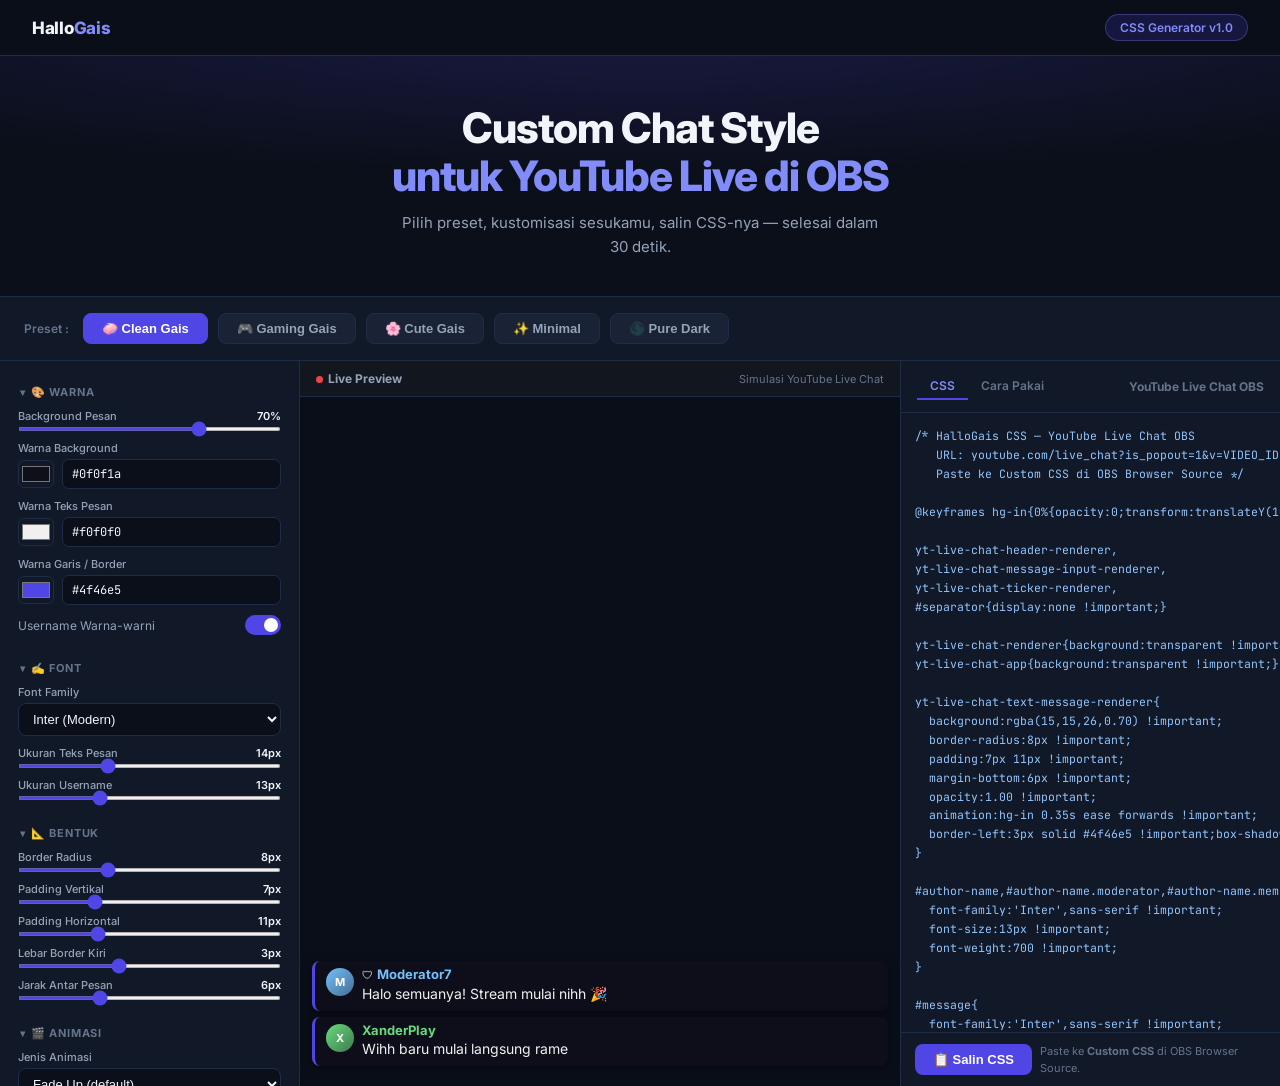
==== commit b0497337: "fix: freeze bug + add SuperChat preview & CSS (v1.1)" ====
--- a/hallogais-chat/index.html
+++ b/hallogais-chat/index.html
@@ -4,17 +4,13 @@
 <head>
     <meta charset="UTF-8" />
     <meta name="viewport" content="width=device-width,initial-scale=1.0" />
-    <meta name="description"
-        content="HalloGais — Custom CSS Style Generator untuk YouTube Live Chat di OBS. Bikin tampilan chat stream kamu keren dalam hitungan detik." />
+    <meta name="description" content="HalloGais — Custom CSS Style Generator untuk YouTube Live Chat di OBS." />
     <title>HalloGais — CSS Style Generator</title>
     <link rel="preconnect" href="https://fonts.googleapis.com" />
     <link
         href="https://fonts.googleapis.com/css2?family=Inter:wght@400;500;600;700;800&family=Rajdhani:wght@500;700&family=Nunito:wght@600;700;800&family=JetBrains+Mono:wght@400;600&display=swap"
         rel="stylesheet" />
     <style>
-        /* ═══════════════════════════════════════════
-   ROOT & RESET
-═══════════════════════════════════════════ */
         *,
         *::before,
         *::after {
@@ -30,12 +26,11 @@
             --border: #1e2d45;
             --p: #4F46E5;
             --p2: #818CF8;
-            --p3: #312e81;
             --text: #f1f5f9;
             --muted: #64748b;
             --muted2: #94a3b8;
             --success: #10b981;
-            --r: 12px;
+            --r: 12px
         }
 
         html {
@@ -50,20 +45,17 @@
             overflow-x: hidden
         }
 
-        /* ═══════════════════════════════════════════
-   NAV
-═══════════════════════════════════════════ */
         nav {
             display: flex;
             align-items: center;
             justify-content: space-between;
             padding: 14px 32px;
             border-bottom: 1px solid var(--border);
-            background: rgba(11, 15, 25, 0.9);
+            background: rgba(11, 15, 25, .9);
             backdrop-filter: blur(14px);
             position: sticky;
             top: 0;
-            z-index: 200;
+            z-index: 200
         }
 
         .brand {
@@ -75,12 +67,6 @@
         .brand em {
             color: var(--p2);
             font-style: normal
-        }
-
-        .nav-right {
-            display: flex;
-            align-items: center;
-            gap: 10px
         }
 
         .pill {
@@ -91,17 +77,14 @@
             font-weight: 600;
             background: rgba(79, 70, 229, .18);
             color: var(--p2);
-            border: 1px solid rgba(129, 140, 248, .3);
-        }
-
-        /* ═══════════════════════════════════════════
-   HERO
-═══════════════════════════════════════════ */
+            border: 1px solid rgba(129, 140, 248, .3)
+        }
+
         .hero {
             text-align: center;
             padding: 48px 20px 36px;
             background: radial-gradient(ellipse 80% 60% at 50% -10%, rgba(79, 70, 229, .2), transparent);
-            border-bottom: 1px solid var(--border);
+            border-bottom: 1px solid var(--border)
         }
 
         .hero h1 {
@@ -124,16 +107,13 @@
             line-height: 1.65
         }
 
-        /* ═══════════════════════════════════════════
-   PRESET BAR
-═══════════════════════════════════════════ */
         .preset-bar {
             display: flex;
             gap: 10px;
             padding: 16px 24px;
             background: var(--surface);
             border-bottom: 1px solid var(--border);
-            overflow-x: auto;
+            overflow-x: auto
         }
 
         .preset-bar label {
@@ -155,7 +135,7 @@
             color: var(--muted2);
             cursor: pointer;
             transition: .2s;
-            white-space: nowrap;
+            white-space: nowrap
         }
 
         .preset-btn:hover {
@@ -181,17 +161,13 @@
             border-color: #FF6BAE
         }
 
-        /* ═══════════════════════════════════════════
-   MAIN LAYOUT
-═══════════════════════════════════════════ */
         .workspace {
             display: grid;
             grid-template-columns: 300px 1fr 380px;
             height: calc(100vh - 175px);
-            min-height: 560px;
-        }
-
-        /* ── Panel Kiri: Kontrol ── */
+            min-height: 560px
+        }
+
         .panel-controls {
             background: var(--surface);
             border-right: 1px solid var(--border);
@@ -199,7 +175,7 @@
             padding: 16px;
             display: flex;
             flex-direction: column;
-            gap: 4px;
+            gap: 4px
         }
 
         .ctrl-section {
@@ -219,7 +195,7 @@
             cursor: pointer;
             border-radius: 6px;
             transition: .15s;
-            user-select: none;
+            user-select: none
         }
 
         .ctrl-title:hover {
@@ -248,7 +224,6 @@
             display: none
         }
 
-        /* Input rows */
         .ctrl-row {
             display: flex;
             flex-direction: column;
@@ -274,7 +249,7 @@
             border-radius: 99px;
             background: var(--border);
             accent-color: var(--p);
-            cursor: pointer;
+            cursor: pointer
         }
 
         input[type=color] {
@@ -284,7 +259,7 @@
             border: 1.5px solid var(--border);
             background: none;
             cursor: pointer;
-            padding: 1px;
+            padding: 1px
         }
 
         select {
@@ -296,7 +271,7 @@
             color: var(--text);
             font-size: 13px;
             outline: none;
-            cursor: pointer;
+            cursor: pointer
         }
 
         select:focus {
@@ -333,7 +308,7 @@
             border-radius: 99px;
             background: var(--border);
             cursor: pointer;
-            transition: .2s;
+            transition: .2s
         }
 
         .toggle-slider::before {
@@ -345,7 +320,7 @@
             background: #fff;
             bottom: 3px;
             left: 3px;
-            transition: .2s;
+            transition: .2s
         }
 
         input:checked+.toggle-slider {
@@ -375,20 +350,19 @@
             color: var(--text);
             font-size: 12px;
             font-family: 'JetBrains Mono', monospace;
-            outline: none;
+            outline: none
         }
 
         .color-row input[type=text]:focus {
             border-color: var(--p)
         }
 
-        /* ── Panel Tengah: Preview ── */
         .panel-preview {
             background: #0a0e18;
             display: flex;
             flex-direction: column;
             position: relative;
-            overflow: hidden;
+            overflow: hidden
         }
 
         .preview-header {
@@ -399,7 +373,7 @@
             background: rgba(255, 255, 255, .03);
             border-bottom: 1px solid var(--border);
             font-size: 12px;
-            color: var(--muted);
+            color: var(--muted)
         }
 
         .preview-header strong {
@@ -435,10 +409,9 @@
             flex-direction: column;
             justify-content: flex-end;
             padding: 14px 12px;
-            gap: 0;
-        }
-
-        /* Preview pesan (simulasi) */
+            gap: 0
+        }
+
         .prev-msg {
             display: flex;
             gap: 8px;
@@ -447,7 +420,7 @@
             margin-bottom: 5px;
             border-radius: 8px;
             animation: msgIn .35s ease forwards;
-            opacity: 0;
+            opacity: 0
         }
 
         @keyframes msgIn {
@@ -473,7 +446,7 @@
             display: flex;
             align-items: center;
             justify-content: center;
-            color: #fff;
+            color: #fff
         }
 
         .prev-body {
@@ -517,12 +490,11 @@
             flex-shrink: 0
         }
 
-        /* ── Panel Kanan: CSS Output ── */
         .panel-output {
             background: var(--surface);
             border-left: 1px solid var(--border);
             display: flex;
-            flex-direction: column;
+            flex-direction: column
         }
 
         .output-header {
@@ -530,7 +502,7 @@
             border-bottom: 1px solid var(--border);
             display: flex;
             align-items: center;
-            justify-content: space-between;
+            justify-content: space-between
         }
 
         .output-header h3 {
@@ -550,7 +522,7 @@
             cursor: pointer;
             border-bottom: 2px solid transparent;
             color: var(--muted);
-            transition: .15s;
+            transition: .15s
         }
 
         .otab.active {
@@ -571,6 +543,11 @@
             resize: none;
             overflow-y: auto;
             white-space: pre;
+            display: none
+        }
+
+        #css-output.active {
+            display: block
         }
 
         .output-footer {
@@ -578,7 +555,7 @@
             border-top: 1px solid var(--border);
             display: flex;
             gap: 8px;
-            align-items: center;
+            align-items: center
         }
 
         .btn {
@@ -589,7 +566,7 @@
             border: none;
             cursor: pointer;
             transition: .2s;
-            white-space: nowrap;
+            white-space: nowrap
         }
 
         .btn-primary {
@@ -600,17 +577,6 @@
         .btn-primary:hover {
             background: #4338ca;
             transform: scale(1.02)
-        }
-
-        .btn-outline {
-            background: transparent;
-            border: 1.5px solid var(--border);
-            color: var(--muted2)
-        }
-
-        .btn-outline:hover {
-            border-color: var(--p2);
-            color: var(--text)
         }
 
         .btn-primary.copied {
@@ -624,22 +590,17 @@
             flex: 1
         }
 
-        /* ── Cara Pakai (tab 2) ── */
         #how-to {
             flex: 1;
             overflow-y: auto;
             padding: 16px;
             display: none;
             flex-direction: column;
-            gap: 14px;
+            gap: 14px
         }
 
         #how-to.active {
             display: flex
-        }
-
-        #css-output.active {
-            display: block
         }
 
         .step-item {
@@ -659,7 +620,7 @@
             font-weight: 700;
             display: flex;
             align-items: center;
-            justify-content: center;
+            justify-content: center
         }
 
         .step-item h4 {
@@ -681,12 +642,9 @@
             border-radius: 5px;
             padding: 1px 7px;
             font-family: 'JetBrains Mono', monospace;
-            font-size: 11px;
-        }
-
-        /* ═══════════════════════════════════════════
-   SCROLLBAR
-═══════════════════════════════════════════ */
+            font-size: 11px
+        }
+
         ::-webkit-scrollbar {
             width: 5px;
             height: 5px
@@ -701,9 +659,6 @@
             border-radius: 99px
         }
 
-        /* ═══════════════════════════════════════════
-   RESPONSIVE
-═══════════════════════════════════════════ */
         @media(max-width:900px) {
             .workspace {
                 grid-template-columns: 1fr;
@@ -736,21 +691,16 @@
 
 <body>
 
-    <!-- NAV -->
     <nav>
         <div class="brand">Hallo<em>Gais</em></div>
-        <div class="nav-right">
-            <span class="pill">CSS Generator v1.0</span>
-        </div>
+        <div><span class="pill">CSS Generator v1.0</span></div>
     </nav>
 
-    <!-- HERO -->
     <div class="hero">
         <h1>Custom Chat Style<br><span>untuk YouTube Live di OBS</span></h1>
         <p>Pilih preset, kustomisasi sesukamu, salin CSS-nya — selesai dalam 30 detik.</p>
     </div>
 
-    <!-- PRESET BAR -->
     <div class="preset-bar">
         <label>Preset :</label>
         <button class="preset-btn active" data-preset="clean" onclick="applyPreset('clean',this)">🧼 Clean Gais</button>
@@ -761,13 +711,11 @@
         <button class="preset-btn" data-preset="dark" onclick="applyPreset('dark',this)">🌑 Pure Dark</button>
     </div>
 
-    <!-- WORKSPACE -->
     <div class="workspace">
 
-        <!-- ════ PANEL KIRI: KONTROL ════ -->
+        <!-- PANEL KIRI: KONTROL -->
         <div class="panel-controls">
 
-            <!-- Warna -->
             <div class="ctrl-section">
                 <div class="ctrl-title" onclick="toggleSection(this)">🎨 Warna</div>
                 <div class="ctrl-body">
@@ -780,27 +728,27 @@
                         <label>Warna Background</label>
                         <div class="color-row">
                             <input type="color" id="ctrl-bg-color" value="#0f0f1a"
-                                oninput="syncColorText('ctrl-bg-color','ctrl-bg-color-txt');gen()">
+                                oninput="syncCT('ctrl-bg-color','ctrl-bg-color-txt');gen()">
                             <input type="text" id="ctrl-bg-color-txt" value="#0f0f1a"
-                                oninput="syncTextColor('ctrl-bg-color','ctrl-bg-color-txt');gen()">
+                                oninput="syncTC('ctrl-bg-color','ctrl-bg-color-txt');gen()">
                         </div>
                     </div>
                     <div class="ctrl-row">
                         <label>Warna Teks Pesan</label>
                         <div class="color-row">
                             <input type="color" id="ctrl-text-color" value="#f0f0f0"
-                                oninput="syncColorText('ctrl-text-color','ctrl-text-color-txt');gen()">
+                                oninput="syncCT('ctrl-text-color','ctrl-text-color-txt');gen()">
                             <input type="text" id="ctrl-text-color-txt" value="#f0f0f0"
-                                oninput="syncTextColor('ctrl-text-color','ctrl-text-color-txt');gen()">
+                                oninput="syncTC('ctrl-text-color','ctrl-text-color-txt');gen()">
                         </div>
                     </div>
                     <div class="ctrl-row">
                         <label>Warna Garis / Border</label>
                         <div class="color-row">
                             <input type="color" id="ctrl-border-color" value="#4F46E5"
-                                oninput="syncColorText('ctrl-border-color','ctrl-border-color-txt');gen()">
+                                oninput="syncCT('ctrl-border-color','ctrl-border-color-txt');gen()">
                             <input type="text" id="ctrl-border-color-txt" value="#4F46E5"
-                                oninput="syncTextColor('ctrl-border-color','ctrl-border-color-txt');gen()">
+                                oninput="syncTC('ctrl-border-color','ctrl-border-color-txt');gen()">
                         </div>
                     </div>
                     <div class="toggle-row">
@@ -811,7 +759,6 @@
                 </div>
             </div>
 
-            <!-- Font -->
             <div class="ctrl-section">
                 <div class="ctrl-title" onclick="toggleSection(this)">✍️ Font</div>
                 <div class="ctrl-body">
@@ -838,7 +785,6 @@
                 </div>
             </div>
 
-            <!-- Shape -->
             <div class="ctrl-section">
                 <div class="ctrl-title" onclick="toggleSection(this)">📐 Bentuk</div>
                 <div class="ctrl-body">
@@ -870,7 +816,6 @@
                 </div>
             </div>
 
-            <!-- Animasi -->
             <div class="ctrl-section">
                 <div class="ctrl-title" onclick="toggleSection(this)">🎬 Animasi</div>
                 <div class="ctrl-body">
@@ -892,18 +837,16 @@
                 </div>
             </div>
 
-            <!-- Tampilkan -->
             <div class="ctrl-section">
                 <div class="ctrl-title" onclick="toggleSection(this)">👁️ Tampilkan</div>
                 <div class="ctrl-body">
                     <div class="toggle-row"><label>Avatar</label><label class="toggle"><input type="checkbox"
-                                id="ctrl-show-avatar" checked onchange="updatePreview();gen()"><span
+                                id="ctrl-show-avatar" checked onchange="gen()"><span
                                 class="toggle-slider"></span></label></div>
                     <div class="toggle-row"><label>Timestamp</label><label class="toggle"><input type="checkbox"
-                                id="ctrl-show-time" onchange="updatePreview();gen()"><span
-                                class="toggle-slider"></span></label></div>
+                                id="ctrl-show-time" onchange="gen()"><span class="toggle-slider"></span></label></div>
                     <div class="toggle-row"><label>Badge (🛡 ⭐)</label><label class="toggle"><input type="checkbox"
-                                id="ctrl-show-badge" checked onchange="updatePreview();gen()"><span
+                                id="ctrl-show-badge" checked onchange="gen()"><span
                                 class="toggle-slider"></span></label></div>
                     <div class="toggle-row"><label>Background Transparan OBS</label><label class="toggle"><input
                                 type="checkbox" id="ctrl-transparent" checked onchange="gen()"><span
@@ -911,7 +854,6 @@
                 </div>
             </div>
 
-            <!-- Efek -->
             <div class="ctrl-section">
                 <div class="ctrl-title" onclick="toggleSection(this)">✨ Efek</div>
                 <div class="ctrl-body">
@@ -926,9 +868,9 @@
                 </div>
             </div>
 
-        </div><!-- /panel-controls -->
-
-        <!-- ════ PANEL TENGAH: PREVIEW ════ -->
+        </div>
+
+        <!-- PANEL TENGAH: PREVIEW -->
         <div class="panel-preview">
             <div class="preview-header">
                 <div><span class="live-dot"></span><strong>Live Preview</strong></div>
@@ -937,7 +879,7 @@
             <div id="preview-feed"></div>
         </div>
 
-        <!-- ════ PANEL KANAN: OUTPUT ════ -->
+        <!-- PANEL KANAN: OUTPUT -->
         <div class="panel-output">
             <div class="output-header">
                 <div class="output-tabs">
@@ -946,105 +888,84 @@
                 </div>
                 <h3 style="color:var(--muted);font-size:12px">YouTube Live Chat OBS</h3>
             </div>
-
             <textarea id="css-output" readonly class="active" spellcheck="false"></textarea>
-
             <div id="how-to">
                 <div class="step-item">
                     <div class="step-n">1</div>
                     <div>
                         <h4>Buka OBS Studio</h4>
-                        <p>Tambahkan <strong>Browser Source</strong> baru. Masukkan URL YouTube live chat:<br><span
-                                class="code-chip">https://youtube.com/live_chat?is_popout=1&v=VIDEO_ID</span><br>Ganti
-                            <code>VIDEO_ID</code> dengan ID video stream kamu.</p>
+                        <p>Tambahkan <strong>Browser Source</strong> baru. URL YouTube live chat:<br><span
+                                class="code-chip">https://youtube.com/live_chat?is_popout=1&v=VIDEO_ID</span></p>
                     </div>
                 </div>
                 <div class="step-item">
                     <div class="step-n">2</div>
                     <div>
                         <h4>Atur Ukuran</h4>
-                        <p>Set <strong>Width: 400</strong> dan <strong>Height: 600</strong> (atau sesuai kebutuhan).</p>
+                        <p>Set <strong>Width: 400</strong> dan <strong>Height: 600</strong>.</p>
                     </div>
                 </div>
                 <div class="step-item">
                     <div class="step-n">3</div>
                     <div>
                         <h4>Copy CSS</h4>
-                        <p>Klik tombol <strong>Salin CSS</strong> di bawah ini lalu <strong>paste</strong> ke kolom
-                            <span class="code-chip">Custom CSS</span> di pengaturan Browser Source OBS.</p>
+                        <p>Klik <strong>Salin CSS</strong> lalu paste ke kolom <span class="code-chip">Custom CSS</span>
+                            di OBS Browser Source.</p>
                     </div>
                 </div>
                 <div class="step-item">
                     <div class="step-n">4</div>
                     <div>
                         <h4>Aktifkan Transparansi</h4>
-                        <p>Centang opsi <strong>"Shutdown source when not visible"</strong> dan <strong>"Refresh browser
-                                when scene becomes active"</strong>.</p>
+                        <p>Centang <strong>"Shutdown source when not visible"</strong>. Background overlay sudah
+                            transparan otomatis.</p>
                     </div>
                 </div>
                 <div class="step-item">
                     <div class="step-n">5</div>
                     <div>
                         <h4>Atur Posisi di Scene</h4>
-                        <p>Seret Browser Source ke pojok layar yang kamu inginkan. Chat overlay siap tampil saat live!
-                        </p>
+                        <p>Seret Browser Source ke posisi yang kamu inginkan. Chat overlay siap live!</p>
                     </div>
                 </div>
             </div>
-
             <div class="output-footer">
                 <button class="btn btn-primary" id="copy-btn" onclick="copyCSS()">📋 Salin CSS</button>
                 <div class="output-hint">Paste ke <strong>Custom CSS</strong> di OBS Browser Source.</div>
             </div>
         </div>
 
-    </div><!-- /workspace -->
-
-    <!-- ═══════════════════════════════════════════
-     JAVASCRIPT
-═══════════════════════════════════════════ -->
+    </div>
+
     <script>
-        /* ── Data sampel ── */
+        /* ═══════════════════════════════════
+           DATA
+        ═══════════════════════════════════ */
         const SAMPLES = [
             { user: 'Moderator7', color: '#74C0FC', badges: ['🛡'], text: 'Halo semuanya! Stream mulai nihh 🎉', init: true },
             { user: 'XanderPlay', color: '#69DB7C', badges: [], text: 'Wihh baru mulai langsung rame', init: true },
             { user: 'SakuraChan', color: '#F783AC', badges: ['⭐'], text: 'Udah lama nunggu akhirnya live juga 💖', init: false },
             { user: 'DevilGamer', color: '#FF6B6B', badges: [], text: 'GG GG GG F F F', init: false },
-            { user: 'LunaWatcher', color: '#DA77F2', badges: ['⭐'], text: 'Tema overlaynya keren banget omg 🔥', init: false },
+            { user: 'LunaWatcher', color: '#DA77F2', badges: ['⭐'], text: 'Tema overlaynya keren banget 🔥', init: false },
             { user: 'ProStream99', color: '#FFA94D', badges: [], text: 'gaming timeeee yooo', init: false },
-            { user: 'CuteKoala__', color: '#63E6BE', badges: ['⭐'], text: 'GG streamer terbaik! selalu support 🐨', init: false },
-            { user: 'HalloGais', color: '#818CF8', badges: ['🛡', '⭐'], text: 'Makasih udah pake HalloGais Custom CSS! 💙', init: false },
+            { user: 'SakuraChan', color: '#F783AC', badges: ['⭐'], text: 'GG streamer! Semangat terus ya! 🌸', type: 'sc-green', amount: 'Rp 50.000', init: false },
+            { user: 'CuteKoala__', color: '#63E6BE', badges: ['⭐'], text: 'Makasih streamnya selalu seru!', init: false },
+            { user: 'HalloGais', color: '#818CF8', badges: ['🛡', '⭐'], text: 'Makasih udah pake HalloGais CSS! 💙', init: false },
             { user: 'NightOwlYT', color: '#4FD2F8', badges: [], text: 'baru follow btw hehe 👀', init: false },
+            { user: 'RichDono', color: '#FFD43B', badges: ['⭐'], text: 'Stream terbaik bulan ini, keep it up bro!!', type: 'sc-red', amount: 'Rp 500.000', init: false },
             { user: 'OtakuKing88', color: '#FFD43B', badges: [], text: 'mau main sampe jam berapa nih bos?', init: false },
+            { user: 'StarGirl', color: '#FF6BAE', badges: [], text: 'cobain game itu dong yang kemarin', init: false },
+            { user: 'SmallSuper', color: '#63E6BE', badges: [], text: 'hehe sedikit tapi dari hati ✨', type: 'sc-cyan', amount: 'Rp 20.000', init: false },
         ];
-
-        const COLORS = ['#FF6B6B', '#FFA94D', '#FFD43B', '#69DB7C', '#4FD2F8', '#74C0FC', '#DA77F2', '#F783AC', '#63E6BE', '#818CF8'];
-        function nameColor(name) { let h = 0; for (let c of name) h = (h * 31 + c.charCodeAt(0)) & 0xFFFF; return COLORS[h % COLORS.length] }
-
-        /* ── State: nilai CSS dari kontrol ── */
-        function get(id) { return document.getElementById(id) }
-        function val(id) { return get(id).value }
-        function checked(id) { return get(id).checked }
-
-        function sync(label, txt) { get(label).textContent = txt }
-        function syncColorText(colorId, textId) { get(textId).value = get(colorId).value }
-        function syncTextColor(colorId, textId) {
-            const v = get(textId).value;
-            if (/^#[0-9a-fA-F]{6}$/.test(v)) get(colorId).value = v;
-        }
-
-        /* ── Toggle section ── */
-        function toggleSection(el) { el.closest('.ctrl-section').classList.toggle('collapsed') }
-
-        /* ── Tab switch ── */
-        function switchTab(tab) {
-            const css = get('css-output'), how = get('how-to');
-            document.querySelectorAll('.otab').forEach((t, i) => t.classList.toggle('active', i === (tab === 'css' ? 0 : 1)));
-            css.classList.toggle('active', tab === 'css');
-            how.classList.toggle('active', tab === 'howto');
-        }
-
-        /* ── Preset data ── */
+        const NON_INIT = SAMPLES.filter(s => !s.init);
+
+        const PALETTE = ['#FF6B6B', '#FFA94D', '#FFD43B', '#69DB7C', '#4FD2F8', '#74C0FC', '#DA77F2', '#F783AC', '#63E6BE', '#818CF8'];
+        const SC_TIERS = {
+            'sc-green': { bg: '#1a6622', header: '#28a745', label: '💚 Member Baru' },
+            'sc-red': { bg: '#7b0000', header: '#c62828', label: '🔴 Super Chat' },
+            'sc-cyan': { bg: '#004d52', header: '#00acc1', label: '💬 Super Chat' },
+        };
+
         const PRESETS = {
             clean: { bgColor: '#0f0f1a', bgOpacity: 70, textColor: '#f0f0f0', borderColor: '#4F46E5', borderW: 3, radius: 8, padV: 7, padH: 11, gap: 6, font: 'Inter', fontSize: 14, nameSize: 13, anim: 'fadeUp', animDur: 35, coloredNames: true, shadow: true, showAvatar: true, showTime: false, showBadge: true, transparent: true, overallOpacity: 100 },
             gaming: { bgColor: '#0a0a14', bgOpacity: 82, textColor: '#d0ffd0', borderColor: '#00FF87', borderW: 3, radius: 6, padV: 8, padH: 12, gap: 5, font: 'Rajdhani', fontSize: 15, nameSize: 15, anim: 'slideLeft', animDur: 30, coloredNames: false, shadow: true, showAvatar: false, showTime: false, showBadge: true, transparent: true, overallOpacity: 100 },
@@ -1053,230 +974,229 @@
             dark: { bgColor: '#000000', bgOpacity: 85, textColor: '#e2e8f0', borderColor: '#334155', borderW: 1, radius: 8, padV: 7, padH: 11, gap: 5, font: 'Inter', fontSize: 14, nameSize: 13, anim: 'fadeUp', animDur: 35, coloredNames: true, shadow: false, showAvatar: true, showTime: true, showBadge: true, transparent: true, overallOpacity: 95 },
         };
 
+        /* ═══════════════════════════════════
+           HELPERS
+        ═══════════════════════════════════ */
+        function nameColor(n) { let h = 0; for (let c of n) h = (h * 31 + c.charCodeAt(0)) & 0xFFFF; return PALETTE[h % PALETTE.length]; }
+        const $ = id => document.getElementById(id);
+        const v = id => $(id).value;
+        const chk = id => $(id).checked;
+        function sync(id, val) { $(id).textContent = val; }
+        function syncCT(cid, tid) { $(tid).value = $(cid).value; }
+        function syncTC(cid, tid) { const val = $(tid).value; if (/^#[0-9a-fA-F]{6}$/.test(val)) $(cid).value = val; }
+        function hexRgb(h) { return `${parseInt(h.slice(1, 3), 16)},${parseInt(h.slice(3, 5), 16)},${parseInt(h.slice(5, 7), 16)}`; }
+
+        function toggleSection(el) { el.closest('.ctrl-section').classList.toggle('collapsed'); }
+        function switchTab(tab) {
+            document.querySelectorAll('.otab').forEach((t, i) => t.classList.toggle('active', i === (tab === 'css' ? 0 : 1)));
+            $('css-output').classList.toggle('active', tab === 'css');
+            $('how-to').classList.toggle('active', tab === 'howto');
+        }
+
+        function getP() {
+            return {
+                bgColor: v('ctrl-bg-color'), bgOpacity: +v('ctrl-bg-opacity'),
+                textColor: v('ctrl-text-color'), borderColor: v('ctrl-border-color'),
+                borderW: +v('ctrl-border-w'), radius: +v('ctrl-radius'),
+                padV: +v('ctrl-pad-v'), padH: +v('ctrl-pad-h'), gap: +v('ctrl-gap'),
+                font: v('ctrl-font'), fontSize: +v('ctrl-font-size'), nameSize: +v('ctrl-name-size'),
+                anim: v('ctrl-anim'), animDur: +v('ctrl-anim-dur') / 100,
+                coloredNames: chk('ctrl-colored-names'), shadow: chk('ctrl-shadow'),
+                showAvatar: chk('ctrl-show-avatar'), showTime: chk('ctrl-show-time'),
+                showBadge: chk('ctrl-show-badge'), transparent: chk('ctrl-transparent'),
+                overallOpacity: +v('ctrl-overall-opacity'),
+            };
+        }
+
+        /* ═══════════════════════════════════
+           PRESET APPLY
+        ═══════════════════════════════════ */
         function applyPreset(name, btn) {
             const p = PRESETS[name]; if (!p) return;
             document.querySelectorAll('.preset-btn').forEach(b => b.classList.remove('active'));
             btn.classList.add('active');
-
-            setVal('ctrl-bg-color', p.bgColor); syncColorText('ctrl-bg-color', 'ctrl-bg-color-txt');
-            setVal('ctrl-bg-opacity', p.bgOpacity); sync('lbl-bg-opacity', p.bgOpacity + '%');
-            setVal('ctrl-text-color', p.textColor); syncColorText('ctrl-text-color', 'ctrl-text-color-txt');
-            setVal('ctrl-border-color', p.borderColor); syncColorText('ctrl-border-color', 'ctrl-border-color-txt');
-            setVal('ctrl-border-w', p.borderW); sync('lbl-border-w', p.borderW + 'px');
-            setVal('ctrl-radius', p.radius); sync('lbl-radius', p.radius + 'px');
-            setVal('ctrl-pad-v', p.padV); sync('lbl-pad-v', p.padV + 'px');
-            setVal('ctrl-pad-h', p.padH); sync('lbl-pad-h', p.padH + 'px');
-            setVal('ctrl-gap', p.gap); sync('lbl-gap', p.gap + 'px');
-            setVal('ctrl-font', p.font);
-            setVal('ctrl-font-size', p.fontSize); sync('lbl-font-size', p.fontSize + 'px');
-            setVal('ctrl-name-size', p.nameSize); sync('lbl-name-size', p.nameSize + 'px');
-            setVal('ctrl-anim', p.anim);
-            setVal('ctrl-anim-dur', p.animDur); sync('lbl-anim-dur', (p.animDur / 100).toFixed(2) + 's');
-            setChk('ctrl-colored-names', p.coloredNames);
-            setChk('ctrl-shadow', p.shadow);
-            setChk('ctrl-show-avatar', p.showAvatar);
-            setChk('ctrl-show-time', p.showTime);
-            setChk('ctrl-show-badge', p.showBadge);
-            setChk('ctrl-transparent', p.transparent);
-            setVal('ctrl-overall-opacity', p.overallOpacity); sync('lbl-overall-opacity', p.overallOpacity + '%');
-
-            updatePreview(); gen();
-        }
-        function setVal(id, v) { get(id).value = v }
-        function setChk(id, v) { get(id).checked = v }
-
-        /* ────────────────────────────────────
-           LIVE PREVIEW
-        ──────────────────────────────────── */
-        function hexToRgb(hex) {
-            const r = parseInt(hex.slice(1, 3), 16), g = parseInt(hex.slice(3, 5), 16), b = parseInt(hex.slice(5, 7), 16);
-            return `${r},${g},${b}`;
-        }
-
-        function buildMsgEl(data) {
-            const p = getParams();
-            const useColor = p.coloredNames ? (data.color || nameColor(data.user)) : p.textColor;
-            const avatar = p.showAvatar
-                ? `<div class="prev-avatar" style="background:linear-gradient(135deg,${useColor},${useColor}88)">${data.user[0].toUpperCase()}</div>` : '';
-            const badges = p.showBadge && data.badges.length
-                ? `<span class="prev-badges">${data.badges.map(b => `<span class="prev-badge">${b}</span>`).join('')}</span>` : '';
-            const time = p.showTime ? `<span class="prev-time">${new Date().toLocaleTimeString('id-ID', { hour: '2-digit', minute: '2-digit' })}</span>` : '';
-            const bgOpacity = p.bgOpacity / 100;
-            const bgRgb = hexToRgb(p.bgColor);
-            const shadow = p.shadow ? `0 2px 12px rgba(0,0,0,0.4)` : 'none';
-
+            const s = (id, val) => { $(id).value = val; };
+            s('ctrl-bg-color', p.bgColor); syncCT('ctrl-bg-color', 'ctrl-bg-color-txt');
+            s('ctrl-bg-opacity', p.bgOpacity); sync('lbl-bg-opacity', p.bgOpacity + '%');
+            s('ctrl-text-color', p.textColor); syncCT('ctrl-text-color', 'ctrl-text-color-txt');
+            s('ctrl-border-color', p.borderColor); syncCT('ctrl-border-color', 'ctrl-border-color-txt');
+            s('ctrl-border-w', p.borderW); sync('lbl-border-w', p.borderW + 'px');
+            s('ctrl-radius', p.radius); sync('lbl-radius', p.radius + 'px');
+            s('ctrl-pad-v', p.padV); sync('lbl-pad-v', p.padV + 'px');
+            s('ctrl-pad-h', p.padH); sync('lbl-pad-h', p.padH + 'px');
+            s('ctrl-gap', p.gap); sync('lbl-gap', p.gap + 'px');
+            s('ctrl-font', p.font);
+            s('ctrl-font-size', p.fontSize); sync('lbl-font-size', p.fontSize + 'px');
+            s('ctrl-name-size', p.nameSize); sync('lbl-name-size', p.nameSize + 'px');
+            s('ctrl-anim', p.anim);
+            s('ctrl-anim-dur', p.animDur); sync('lbl-anim-dur', (p.animDur / 100).toFixed(2) + 's');
+            $('ctrl-colored-names').checked = p.coloredNames;
+            $('ctrl-shadow').checked = p.shadow;
+            $('ctrl-show-avatar').checked = p.showAvatar;
+            $('ctrl-show-time').checked = p.showTime;
+            $('ctrl-show-badge').checked = p.showBadge;
+            $('ctrl-transparent').checked = p.transparent;
+            s('ctrl-overall-opacity', p.overallOpacity); sync('lbl-overall-opacity', p.overallOpacity + '%');
+            resetPreview();
+            generateCSS();
+        }
+
+        /* ═══════════════════════════════════
+           PREVIEW BUILDERS
+        ═══════════════════════════════════ */
+        function buildEl(s) {
+            const p = getP();
+            if (s.type && SC_TIERS[s.type]) return buildSC(s, p);
+            const uc = p.coloredNames ? (s.color || nameColor(s.user)) : p.textColor;
+            const av = p.showAvatar ? `<div class="prev-avatar" style="background:linear-gradient(135deg,${uc},${uc}88)">${s.user[0]}</div>` : '';
+            const bd = p.showBadge && s.badges.length ? `<span class="prev-badges">${s.badges.map(b => `<span class="prev-badge">${b}</span>`).join('')}</span>` : '';
+            const tm = p.showTime ? `<span class="prev-time">${new Date().toLocaleTimeString('id-ID', { hour: '2-digit', minute: '2-digit' })}</span>` : '';
+            const sh = p.shadow ? '0 2px 12px rgba(0,0,0,.4)' : 'none';
             const el = document.createElement('div');
             el.className = 'prev-msg';
-            el.style.cssText = `
-    background:rgba(${bgRgb},${bgOpacity});
-    border-radius:${p.radius}px;
-    padding:${p.padV}px ${p.padH}px;
-    margin-bottom:${p.gap}px;
-    border-left:${p.borderW}px solid ${p.borderColor};
-    box-shadow:${shadow};
-    opacity:${p.overallOpacity / 100};
-    font-family:${p.font},sans-serif;
-  `;
-            el.innerHTML = `
-    ${avatar}
-    <div class="prev-body">
-      <div class="prev-meta">
-        ${badges}
-        <span class="prev-name" style="color:${useColor};font-size:${p.nameSize}px">${data.user}</span>
-        ${time}
-      </div>
-      <div class="prev-text" style="color:${p.textColor};font-size:${p.fontSize}px">${data.text}</div>
-    </div>
-  `;
+            el.style.cssText = `background:rgba(${hexRgb(p.bgColor)},${p.bgOpacity / 100});border-radius:${p.radius}px;padding:${p.padV}px ${p.padH}px;margin-bottom:${p.gap}px;border-left:${p.borderW}px solid ${p.borderColor};box-shadow:${sh};opacity:${p.overallOpacity / 100};font-family:${p.font},sans-serif;`;
+            el.innerHTML = `${av}<div class="prev-body"><div class="prev-meta">${bd}<span class="prev-name" style="color:${uc};font-size:${p.nameSize}px">${s.user}</span>${tm}</div><div class="prev-text" style="color:${p.textColor};font-size:${p.fontSize}px">${s.text}</div></div>`;
             return el;
         }
 
-        function getParams() {
-            return {
-                bgColor: val('ctrl-bg-color'), bgOpacity: +val('ctrl-bg-opacity'),
-                textColor: val('ctrl-text-color'), borderColor: val('ctrl-border-color'),
-                borderW: +val('ctrl-border-w'), radius: +val('ctrl-radius'),
-                padV: +val('ctrl-pad-v'), padH: +val('ctrl-pad-h'), gap: +val('ctrl-gap'),
-                font: val('ctrl-font'), fontSize: +val('ctrl-font-size'), nameSize: +val('ctrl-name-size'),
-                anim: val('ctrl-anim'), animDur: +val('ctrl-anim-dur') / 100,
-                coloredNames: checked('ctrl-colored-names'), shadow: checked('ctrl-shadow'),
-                showAvatar: checked('ctrl-show-avatar'), showTime: checked('ctrl-show-time'),
-                showBadge: checked('ctrl-show-badge'), transparent: checked('ctrl-transparent'),
-                overallOpacity: +val('ctrl-overall-opacity'),
-            };
-        }
-
-        function updatePreview() {
-            const feed = get('preview-feed');
-            feed.innerHTML = '';
-            const init = SAMPLES.filter(s => s.init);
-            init.forEach(s => feed.appendChild(buildMsgEl(s)));
-        }
-
-        let msgIdx = 2; let autoTimer;
-        function scheduleNext() {
-            clearTimeout(autoTimer);
-            autoTimer = setTimeout(() => {
-                const feed = get('preview-feed');
-                const s = SAMPLES[msgIdx % SAMPLES.length];
-                const el = buildMsgEl(s);
+        function buildSC(s, p) {
+            const t = SC_TIERS[s.type];
+            const el = document.createElement('div');
+            el.className = 'prev-msg';
+            el.style.cssText = `display:block;padding:0;margin-bottom:${p.gap + 4}px;border-radius:${p.radius}px;overflow:hidden;font-family:${p.font},sans-serif;box-shadow:0 4px 18px rgba(0,0,0,.5);`;
+            el.innerHTML = `<div style="background:${t.header};padding:8px 12px;display:flex;align-items:center;gap:8px;"><div class="prev-avatar" style="width:22px;height:22px;font-size:9px;background:rgba(255,255,255,.2);flex-shrink:0">${s.user[0]}</div><div style="flex:1"><div style="color:#fff;font-weight:700;font-size:${p.nameSize}px;line-height:1">${s.user}</div><div style="color:rgba(255,255,255,.75);font-size:11px;margin-top:1px">${s.amount}</div></div><span style="font-size:10px;background:rgba(0,0,0,.25);color:#fff;padding:2px 8px;border-radius:99px;white-space:nowrap">${t.label}</span></div><div style="background:${t.bg};padding:8px 12px;color:rgba(255,255,255,.9);font-size:${p.fontSize}px;line-height:1.45">${s.text}</div>`;
+            return el;
+        }
+
+        /* ═══════════════════════════════════
+           TIMER TUNGGAL — tidak pernah stacking
+        ═══════════════════════════════════ */
+        let _timer = null;
+        let _nIdx = 0;
+        const MAX_MSG = 8;
+
+        function tick() {
+            _timer = setTimeout(() => {
+                const feed = $('preview-feed');
+                const s = NON_INIT[_nIdx % NON_INIT.length]; _nIdx++;
+                const el = buildEl(s);
+                el.dataset.si = SAMPLES.indexOf(s);
                 feed.appendChild(el);
-                // Max 8 pesan di preview
-                while (feed.children.length > 8) {
-                    const first = feed.children[0];
-                    first.style.transition = 'opacity .3s'; first.style.opacity = '0';
-                    setTimeout(() => first.parentNode && first.parentNode.removeChild(first), 300);
-                }
-                msgIdx++;
-                scheduleNext();
-            }, 1800 + Math.random() * 1500);
-        }
-
-        /* Rebuild preview saat kontrol berubah */
-        function gen() { updatePreview(); generateCSS() }
-
-        /* ────────────────────────────────────
+                while (feed.children.length > MAX_MSG) feed.removeChild(feed.firstChild);
+                tick(); // jadwalkan berikutnya
+            }, 1900 + Math.random() * 1800);
+        }
+
+        /* Reset penuh — hanya saat preset berganti */
+        function resetPreview() {
+            clearTimeout(_timer); _nIdx = 0;
+            const feed = $('preview-feed'); feed.innerHTML = '';
+            SAMPLES.filter(s => s.init).forEach(s => {
+                const el = buildEl(s);
+                el.style.animation = 'none'; el.style.opacity = '1';
+                el.dataset.si = SAMPLES.indexOf(s);
+                feed.appendChild(el);
+            });
+            tick();
+        }
+
+        /* Rebuild visual saja — saat slider/picker diubah, TANPA restart timer */
+        function rebuildVisuals() {
+            const feed = $('preview-feed');
+            Array.from(feed.children).forEach(el => {
+                const si = el.dataset.si; if (si === undefined) return;
+                const ne = buildEl(SAMPLES[+si]);
+                ne.style.animation = 'none'; ne.style.opacity = '1';
+                ne.dataset.si = si;
+                feed.replaceChild(ne, el);
+            });
+        }
+
+        /* Debounce gen — cegah spam saat geser slider */
+        let _gd = null;
+        function gen() { clearTimeout(_gd); _gd = setTimeout(() => { rebuildVisuals(); generateCSS(); }, 60); }
+
+        /* ═══════════════════════════════════
            CSS GENERATOR
-        ──────────────────────────────────── */
+        ═══════════════════════════════════ */
         function generateCSS() {
-            const p = getParams();
-            const bgRgb = hexToRgb(p.bgColor);
-            const bgOpacity = (p.bgOpacity / 100).toFixed(2);
-
-            const animMap = {
+            const p = getP();
+            const bgR = hexRgb(p.bgColor), bgO = (p.bgOpacity / 100).toFixed(2);
+            const ANIM = {
                 fadeUp: `@keyframes hg-in{0%{opacity:0;transform:translateY(10px)}100%{opacity:1;transform:none}}`,
                 slideLeft: `@keyframes hg-in{0%{opacity:0;transform:translateX(-16px)}100%{opacity:1;transform:none}}`,
                 fadeIn: `@keyframes hg-in{0%{opacity:0}100%{opacity:1}}`,
                 bounce: `@keyframes hg-in{0%{opacity:0;transform:scale(.92) translateY(12px)}70%{transform:scale(1.02) translateY(-2px)}100%{opacity:1;transform:none}}`,
                 none: `@keyframes hg-in{0%,100%{opacity:1}}`,
             };
-
-            const shadow = p.shadow ? `box-shadow:0 2px 14px rgba(0,0,0,.4) !important;` : '';
-            const borderLeft = p.borderW > 0
-                ? `border-left:${p.borderW}px solid ${p.borderColor} !important;` : '';
-            const avatarCSS = !p.showAvatar
-                ? `\n/* ── Sembunyikan avatar ── */\n#author-photo { display:none !important; }` : '';
-            const timeCSS = !p.showTime
-                ? `\n/* ── Sembunyikan timestamp ── */\n#timestamp { display:none !important; }` : '';
-            const badgeCSS = !p.showBadge
-                ? `\n/* ── Sembunyikan badge ── */\nyt-live-chat-author-badge-renderer { display:none !important; }` : '';
-            const transparentCSS = p.transparent
-                ? `yt-live-chat-renderer { background:transparent !important; }\nyt-live-chat-app { background:transparent !important; }` : '';
-
-            const coloredNamesCSS = p.coloredNames ? '' :
-                `\n/* ── Username warna tunggal ── */\n#author-name { color:${p.textColor} !important; }`;
-
-            const css =
-                `/* ═══════════════════════════════════════════
-   HalloGais Custom CSS — YouTube Live Chat OBS
-   Cara pakai: paste ke kolom Custom CSS di
-   OBS Browser Source
-   Browser Source URL:
-   https://youtube.com/live_chat?is_popout=1&v=VIDEO_ID
-═══════════════════════════════════════════ */
-
-/* ── Animasi ── */
-${animMap[p.anim] || animMap.fadeUp}
-
-/* ── Sembunyikan UI YouTube yang tidak perlu ── */
+            const sh = p.shadow ? 'box-shadow:0 2px 14px rgba(0,0,0,.4) !important;' : '';
+            const bl = p.borderW > 0 ? `border-left:${p.borderW}px solid ${p.borderColor} !important;` : '';
+            const avC = !p.showAvatar ? '\n/* Sembunyikan avatar */\n#author-photo{display:none !important;}' : '';
+            const tmC = !p.showTime ? '\n/* Sembunyikan timestamp */\n#timestamp{display:none !important;}' : '';
+            const bdC = !p.showBadge ? '\n/* Sembunyikan badge */\nyt-live-chat-author-badge-renderer{display:none !important;}' : '';
+            const trC = p.transparent ? 'yt-live-chat-renderer{background:transparent !important;}\nyt-live-chat-app{background:transparent !important;}' : '';
+            const cnC = p.coloredNames ? '' : `\n/* Username warna tunggal */\n#author-name{color:${p.textColor} !important;}`;
+
+            $('css-output').value = `/* HalloGais CSS — YouTube Live Chat OBS
+   URL: youtube.com/live_chat?is_popout=1&v=VIDEO_ID
+   Paste ke Custom CSS di OBS Browser Source */
+
+${ANIM[p.anim] || ANIM.fadeUp}
+
 yt-live-chat-header-renderer,
 yt-live-chat-message-input-renderer,
 yt-live-chat-ticker-renderer,
-#separator { display:none !important; }
-
-/* ── Background ── */
-${transparentCSS}
-
-/* ── Container pesan ── */
-yt-live-chat-text-message-renderer,
-yt-live-chat-paid-message-renderer {
-  background:rgba(${bgRgb},${bgOpacity}) !important;
+#separator{display:none !important;}
+
+${trC}
+
+yt-live-chat-text-message-renderer{
+  background:rgba(${bgR},${bgO}) !important;
   border-radius:${p.radius}px !important;
   padding:${p.padV}px ${p.padH}px !important;
   margin-bottom:${p.gap}px !important;
   opacity:${(p.overallOpacity / 100).toFixed(2)} !important;
   animation:hg-in ${p.animDur.toFixed(2)}s ease forwards !important;
-  ${borderLeft}${shadow}
+  ${bl}${sh}
 }
 
-/* ── Username ── */
-#author-name,
-#author-name.moderator,
-#author-name.member {
+#author-name,#author-name.moderator,#author-name.member{
   font-family:'${p.font}',sans-serif !important;
   font-size:${p.nameSize}px !important;
   font-weight:700 !important;
-}${coloredNamesCSS}
-
-/* ── Teks pesan ── */
-#message,
-yt-live-chat-text-message-renderer #message {
+}${cnC}
+
+#message{
   font-family:'${p.font}',sans-serif !important;
   font-size:${p.fontSize}px !important;
   color:${p.textColor} !important;
   line-height:1.45 !important;
 }
-${avatarCSS}${timeCSS}${badgeCSS}
-/* ── Scrollbar tersembunyi ── */
-::-webkit-scrollbar { display:none !important; }
-`;
-
-            get('css-output').value = css.trim();
-        }
-
-        /* ── Copy ── */
+
+/* Super Chat */
+yt-live-chat-paid-message-renderer{
+  border-radius:${p.radius}px !important;
+  overflow:hidden !important;
+  margin-bottom:${p.gap + 4}px !important;
+  animation:hg-in ${p.animDur.toFixed(2)}s ease forwards !important;
+}
+yt-live-chat-paid-message-renderer #header{background:#c62828 !important;}
+yt-live-chat-paid-message-renderer #content{background:#7b0000 !important;color:#fff !important;font-family:'${p.font}',sans-serif !important;}
+yt-live-chat-membership-item-renderer{background:#1e7e34 !important;border-radius:${p.radius}px !important;font-family:'${p.font}',sans-serif !important;}
+${avC}${tmC}${bdC}
+::-webkit-scrollbar{display:none !important;}`.trim();
+        }
+
         function copyCSS() {
-            navigator.clipboard.writeText(get('css-output').value).then(() => {
-                const btn = get('copy-btn');
-                btn.textContent = '✓ Tersalin!';
-                btn.classList.add('copied');
-                setTimeout(() => { btn.textContent = '📋 Salin CSS'; btn.classList.remove('copied') }, 2200);
+            navigator.clipboard.writeText($('css-output').value).then(() => {
+                const btn = $('copy-btn');
+                btn.textContent = '✓ Tersalin!'; btn.classList.add('copied');
+                setTimeout(() => { btn.textContent = '📋 Salin CSS'; btn.classList.remove('copied'); }, 2200);
             });
         }
 
         /* ── Init ── */
         applyPreset('clean', document.querySelector('[data-preset="clean"]'));
-        scheduleNext();
     </script>
 </body>
 
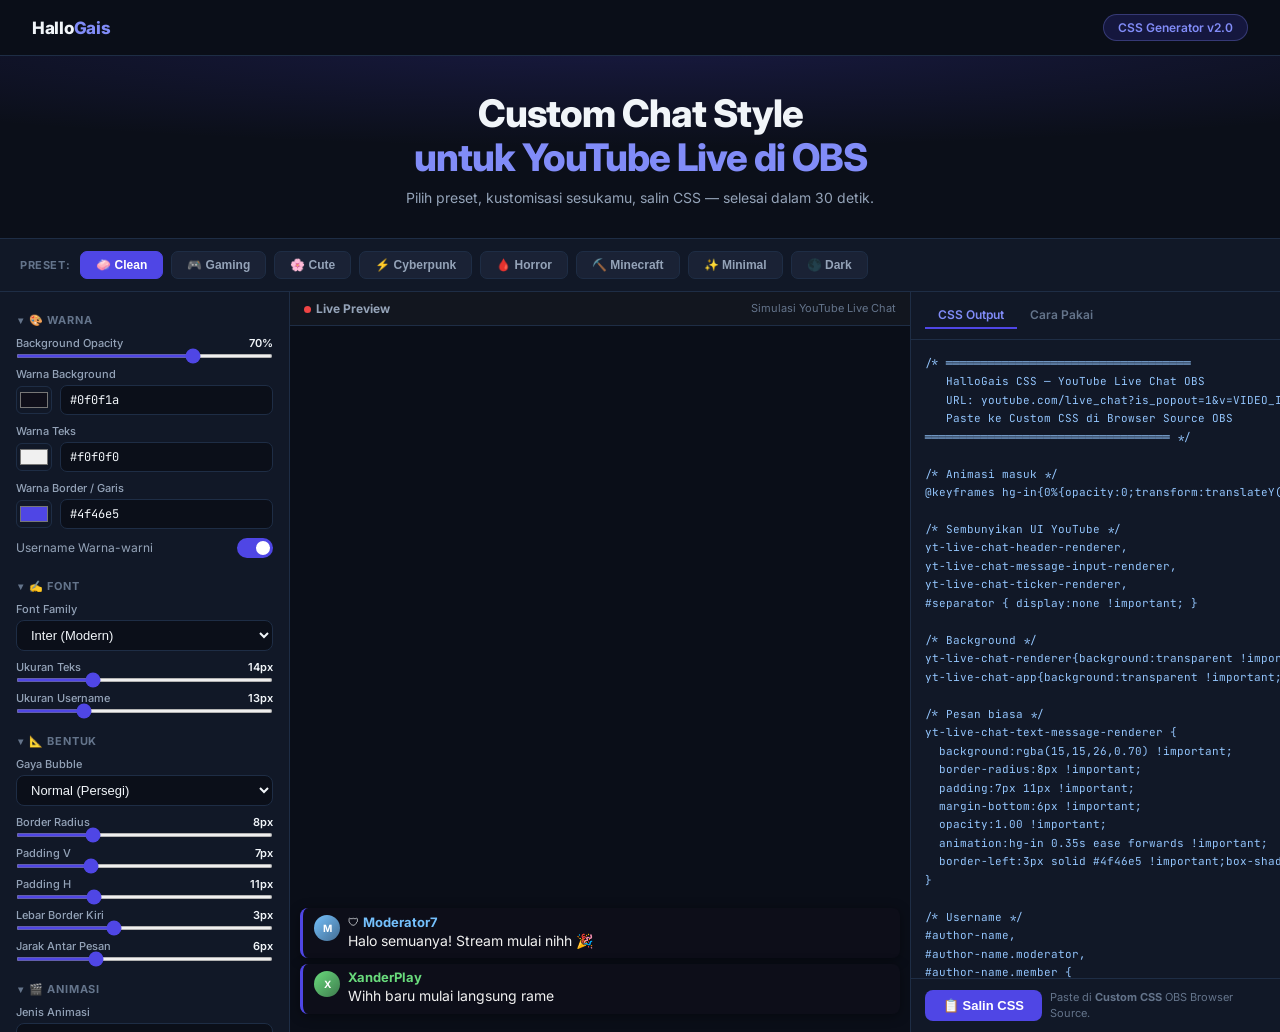
==== commit dcdf0f34: "feat: generator v2 - 8 presets, 10 fonts, 6 bubble shapes, superchat fix, anim preview fix" ====
--- a/hallogais-chat/index.html
+++ b/hallogais-chat/index.html
@@ -8,8 +8,9 @@
     <title>HalloGais — CSS Style Generator</title>
     <link rel="preconnect" href="https://fonts.googleapis.com" />
     <link
-        href="https://fonts.googleapis.com/css2?family=Inter:wght@400;500;600;700;800&family=Rajdhani:wght@500;700&family=Nunito:wght@600;700;800&family=JetBrains+Mono:wght@400;600&display=swap"
+        href="https://fonts.googleapis.com/css2?family=Inter:wght@400;500;600;700;800&family=Poppins:wght@400;600;700&family=Rajdhani:wght@500;700&family=Nunito:wght@600;700;800&family=Oxanium:wght@400;600;700&family=VT323&family=Press+Start+2P&family=Creepster&family=Bebas+Neue&family=JetBrains+Mono:wght@400;600&display=swap"
         rel="stylesheet" />
+    <style id="preview-anim-style"></style>
     <style>
         *,
         *::before,
@@ -29,8 +30,7 @@
             --text: #f1f5f9;
             --muted: #64748b;
             --muted2: #94a3b8;
-            --success: #10b981;
-            --r: 12px
+            --success: #10b981
         }
 
         html {
@@ -82,17 +82,17 @@
 
         .hero {
             text-align: center;
-            padding: 48px 20px 36px;
+            padding: 36px 20px 28px;
             background: radial-gradient(ellipse 80% 60% at 50% -10%, rgba(79, 70, 229, .2), transparent);
             border-bottom: 1px solid var(--border)
         }
 
         .hero h1 {
-            font-size: clamp(24px, 4vw, 42px);
+            font-size: clamp(22px, 3.5vw, 38px);
             font-weight: 800;
             letter-spacing: -1px;
             line-height: 1.15;
-            margin-bottom: 10px
+            margin-bottom: 8px
         }
 
         .hero h1 span {
@@ -100,42 +100,46 @@
         }
 
         .hero p {
-            font-size: 15px;
+            font-size: 14px;
             color: var(--muted2);
             max-width: 480px;
             margin: 0 auto;
-            line-height: 1.65
+            line-height: 1.6
         }
 
         .preset-bar {
             display: flex;
-            gap: 10px;
-            padding: 16px 24px;
+            gap: 8px;
+            padding: 12px 20px;
             background: var(--surface);
             border-bottom: 1px solid var(--border);
-            overflow-x: auto
-        }
-
-        .preset-bar label {
+            overflow-x: auto;
+            align-items: center
+        }
+
+        .preset-bar>label {
+            font-size: 11px;
+            font-weight: 700;
+            color: var(--muted);
+            white-space: nowrap;
+            text-transform: uppercase;
+            letter-spacing: .6px;
+            margin-right: 2px;
+            flex-shrink: 0
+        }
+
+        .preset-btn {
+            padding: 6px 15px;
+            border-radius: 7px;
             font-size: 12px;
-            font-weight: 600;
-            color: var(--muted);
-            align-self: center;
-            white-space: nowrap;
-            margin-right: 4px
-        }
-
-        .preset-btn {
-            padding: 7px 18px;
-            border-radius: 8px;
-            font-size: 13px;
             font-weight: 700;
             border: 1.5px solid var(--border);
             background: var(--surface2);
             color: var(--muted2);
             cursor: pointer;
             transition: .2s;
-            white-space: nowrap
+            white-space: nowrap;
+            flex-shrink: 0
         }
 
         .preset-btn:hover {
@@ -161,25 +165,45 @@
             border-color: #FF6BAE
         }
 
+        .preset-btn.cyberpunk.active {
+            background: linear-gradient(135deg, #1a0030, #2d0050);
+            color: #ff00ff;
+            border-color: #ff00ff;
+            text-shadow: 0 0 8px #ff00ff
+        }
+
+        .preset-btn.horror.active {
+            background: linear-gradient(135deg, #1a0000, #3a0000);
+            color: #ff4444;
+            border-color: #8b0000
+        }
+
+        .preset-btn.minecraft.active {
+            background: linear-gradient(135deg, #2d2000, #1a3310);
+            color: #ffe100;
+            border-color: #5a3a1a;
+            image-rendering: pixelated
+        }
+
         .workspace {
             display: grid;
-            grid-template-columns: 300px 1fr 380px;
-            height: calc(100vh - 175px);
-            min-height: 560px
+            grid-template-columns: 290px 1fr 370px;
+            height: calc(100vh - 160px);
+            min-height: 540px
         }
 
         .panel-controls {
             background: var(--surface);
             border-right: 1px solid var(--border);
             overflow-y: auto;
-            padding: 16px;
+            padding: 14px;
             display: flex;
             flex-direction: column;
-            gap: 4px
+            gap: 2px
         }
 
         .ctrl-section {
-            margin-bottom: 4px
+            margin-bottom: 2px
         }
 
         .ctrl-title {
@@ -188,7 +212,7 @@
             color: var(--muted);
             text-transform: uppercase;
             letter-spacing: .8px;
-            padding: 8px 4px 6px;
+            padding: 7px 4px 5px;
             display: flex;
             align-items: center;
             gap: 5px;
@@ -216,7 +240,7 @@
         .ctrl-body {
             display: flex;
             flex-direction: column;
-            gap: 10px;
+            gap: 9px;
             padding: 4px 2px 10px
         }
 
@@ -264,7 +288,7 @@
 
         select {
             width: 100%;
-            padding: 7px 10px;
+            padding: 6px 10px;
             border-radius: 8px;
             border: 1.5px solid var(--border);
             background: var(--bg);
@@ -357,11 +381,11 @@
             border-color: var(--p)
         }
 
+        /* Preview */
         .panel-preview {
             background: #0a0e18;
             display: flex;
             flex-direction: column;
-            position: relative;
             overflow: hidden
         }
 
@@ -369,11 +393,12 @@
             display: flex;
             align-items: center;
             justify-content: space-between;
-            padding: 10px 16px;
+            padding: 9px 14px;
             background: rgba(255, 255, 255, .03);
             border-bottom: 1px solid var(--border);
             font-size: 12px;
-            color: var(--muted)
+            color: var(--muted);
+            flex-shrink: 0
         }
 
         .preview-header strong {
@@ -408,40 +433,38 @@
             display: flex;
             flex-direction: column;
             justify-content: flex-end;
-            padding: 14px 12px;
-            gap: 0
-        }
-
+            padding: 12px 10px;
+            gap: 0;
+            min-height: 0
+        }
+
+        /* Preview message elements */
         .prev-msg {
             display: flex;
             gap: 8px;
             align-items: flex-start;
-            padding: 6px 10px;
             margin-bottom: 5px;
             border-radius: 8px;
             animation: msgIn .35s ease forwards;
+            opacity: 0;
+            padding: 6px 10px
+        }
+
+        .prev-sc {
+            display: block;
+            overflow: hidden;
+            margin-bottom: 8px;
+            border-radius: 8px;
+            animation: msgIn .35s ease forwards;
             opacity: 0
         }
 
-        @keyframes msgIn {
-            from {
-                opacity: 0;
-                transform: translateY(8px)
-            }
-
-            to {
-                opacity: 1;
-                transform: none
-            }
-        }
-
         .prev-avatar {
-            width: 28px;
-            height: 28px;
+            width: 26px;
+            height: 26px;
             border-radius: 50%;
-            background: linear-gradient(135deg, #4F46E5, #818CF8);
             flex-shrink: 0;
-            font-size: 11px;
+            font-size: 10px;
             font-weight: 700;
             display: flex;
             align-items: center;
@@ -462,13 +485,9 @@
             flex-wrap: wrap
         }
 
-        .prev-badges {
-            display: flex;
-            gap: 2px
-        }
-
         .prev-badge {
-            font-size: 11px
+            font-size: 11px;
+            display: inline-block
         }
 
         .prev-name {
@@ -490,6 +509,43 @@
             flex-shrink: 0
         }
 
+        .sc-header {
+            padding: 7px 12px;
+            display: flex;
+            align-items: center;
+            gap: 8px
+        }
+
+        .sc-body {
+            padding: 7px 12px
+        }
+
+        .sc-av {
+            width: 22px;
+            height: 22px;
+            border-radius: 50%;
+            flex-shrink: 0;
+            font-size: 9px;
+            font-weight: 700;
+            display: flex;
+            align-items: center;
+            justify-content: center;
+            background: rgba(255, 255, 255, .2);
+            color: #fff
+        }
+
+        .sc-label {
+            font-size: 10px;
+            background: rgba(0, 0, 0, .25);
+            color: #fff;
+            padding: 2px 8px;
+            border-radius: 99px;
+            white-space: nowrap;
+            margin-left: auto;
+            flex-shrink: 0
+        }
+
+        /* Output */
         .panel-output {
             background: var(--surface);
             border-left: 1px solid var(--border);
@@ -498,21 +554,16 @@
         }
 
         .output-header {
-            padding: 12px 16px;
+            padding: 10px 14px;
             border-bottom: 1px solid var(--border);
             display: flex;
             align-items: center;
-            justify-content: space-between
-        }
-
-        .output-header h3 {
-            font-size: 13px;
-            font-weight: 700
+            justify-content: space-between;
+            flex-shrink: 0
         }
 
         .output-tabs {
-            display: flex;
-            gap: 0
+            display: flex
         }
 
         .otab {
@@ -534,8 +585,8 @@
             flex: 1;
             padding: 14px;
             font-family: 'JetBrains Mono', monospace;
-            font-size: 11.5px;
-            line-height: 1.65;
+            font-size: 11px;
+            line-height: 1.68;
             color: #93c5fd;
             background: transparent;
             border: none;
@@ -555,7 +606,8 @@
             border-top: 1px solid var(--border);
             display: flex;
             gap: 8px;
-            align-items: center
+            align-items: center;
+            flex-shrink: 0
         }
 
         .btn {
@@ -593,10 +645,10 @@
         #how-to {
             flex: 1;
             overflow-y: auto;
-            padding: 16px;
+            padding: 14px;
             display: none;
             flex-direction: column;
-            gap: 14px
+            gap: 12px
         }
 
         #how-to.active {
@@ -611,26 +663,26 @@
 
         .step-n {
             flex-shrink: 0;
-            width: 24px;
-            height: 24px;
+            width: 22px;
+            height: 22px;
             border-radius: 50%;
             background: var(--p);
             color: #fff;
+            font-size: 11px;
+            font-weight: 700;
+            display: flex;
+            align-items: center;
+            justify-content: center
+        }
+
+        .step-item h4 {
             font-size: 12px;
             font-weight: 700;
-            display: flex;
-            align-items: center;
-            justify-content: center
-        }
-
-        .step-item h4 {
-            font-size: 13px;
-            font-weight: 700;
-            margin-bottom: 3px
+            margin-bottom: 2px
         }
 
         .step-item p {
-            font-size: 12px;
+            font-size: 11px;
             color: var(--muted2);
             line-height: 1.55
         }
@@ -640,14 +692,14 @@
             background: rgba(79, 70, 229, .18);
             color: var(--p2);
             border-radius: 5px;
-            padding: 1px 7px;
+            padding: 1px 6px;
             font-family: 'JetBrains Mono', monospace;
-            font-size: 11px
+            font-size: 10px
         }
 
         ::-webkit-scrollbar {
-            width: 5px;
-            height: 5px
+            width: 4px;
+            height: 4px
         }
 
         ::-webkit-scrollbar-track {
@@ -671,20 +723,17 @@
             }
 
             .panel-preview {
-                min-height: 340px
-            }
-
-            .panel-output {
                 min-height: 320px
             }
 
+            .panel-output {
+                min-height: 300px
+            }
+
+            nav,
             nav {
                 padding: 12px 16px
             }
-
-            .preset-bar {
-                padding: 10px 16px
-            }
         }
     </style>
 </head>
@@ -693,34 +742,38 @@
 
     <nav>
         <div class="brand">Hallo<em>Gais</em></div>
-        <div><span class="pill">CSS Generator v1.0</span></div>
+        <div><span class="pill">CSS Generator v2.0</span></div>
     </nav>
 
     <div class="hero">
         <h1>Custom Chat Style<br><span>untuk YouTube Live di OBS</span></h1>
-        <p>Pilih preset, kustomisasi sesukamu, salin CSS-nya — selesai dalam 30 detik.</p>
+        <p>Pilih preset, kustomisasi sesukamu, salin CSS — selesai dalam 30 detik.</p>
     </div>
 
     <div class="preset-bar">
-        <label>Preset :</label>
-        <button class="preset-btn active" data-preset="clean" onclick="applyPreset('clean',this)">🧼 Clean Gais</button>
-        <button class="preset-btn gaming" data-preset="gaming" onclick="applyPreset('gaming',this)">🎮 Gaming
-            Gais</button>
-        <button class="preset-btn cute" data-preset="cute" onclick="applyPreset('cute',this)">🌸 Cute Gais</button>
+        <label>Preset:</label>
+        <button class="preset-btn active" data-preset="clean" onclick="applyPreset('clean',this)">🧼 Clean</button>
+        <button class="preset-btn gaming" data-preset="gaming" onclick="applyPreset('gaming',this)">🎮 Gaming</button>
+        <button class="preset-btn cute" data-preset="cute" onclick="applyPreset('cute',this)">🌸 Cute</button>
+        <button class="preset-btn cyberpunk" data-preset="cyberpunk" onclick="applyPreset('cyberpunk',this)">⚡
+            Cyberpunk</button>
+        <button class="preset-btn horror" data-preset="horror" onclick="applyPreset('horror',this)">🩸 Horror</button>
+        <button class="preset-btn minecraft" data-preset="minecraft" onclick="applyPreset('minecraft',this)">⛏️
+            Minecraft</button>
         <button class="preset-btn" data-preset="minimal" onclick="applyPreset('minimal',this)">✨ Minimal</button>
-        <button class="preset-btn" data-preset="dark" onclick="applyPreset('dark',this)">🌑 Pure Dark</button>
+        <button class="preset-btn" data-preset="dark" onclick="applyPreset('dark',this)">🌑 Dark</button>
     </div>
 
     <div class="workspace">
 
-        <!-- PANEL KIRI: KONTROL -->
+        <!-- PANEL KIRI -->
         <div class="panel-controls">
 
             <div class="ctrl-section">
                 <div class="ctrl-title" onclick="toggleSection(this)">🎨 Warna</div>
                 <div class="ctrl-body">
                     <div class="ctrl-row">
-                        <label>Background Pesan <span id="lbl-bg-opacity">70%</span></label>
+                        <label>Background Opacity <span id="lbl-bg-opacity">70%</span></label>
                         <input type="range" id="ctrl-bg-opacity" min="0" max="100" value="70"
                             oninput="sync('lbl-bg-opacity',this.value+'%');gen()">
                     </div>
@@ -734,7 +787,7 @@
                         </div>
                     </div>
                     <div class="ctrl-row">
-                        <label>Warna Teks Pesan</label>
+                        <label>Warna Teks</label>
                         <div class="color-row">
                             <input type="color" id="ctrl-text-color" value="#f0f0f0"
                                 oninput="syncCT('ctrl-text-color','ctrl-text-color-txt');gen()">
@@ -743,7 +796,7 @@
                         </div>
                     </div>
                     <div class="ctrl-row">
-                        <label>Warna Garis / Border</label>
+                        <label>Warna Border / Garis</label>
                         <div class="color-row">
                             <input type="color" id="ctrl-border-color" value="#4F46E5"
                                 oninput="syncCT('ctrl-border-color','ctrl-border-color-txt');gen()">
@@ -766,20 +819,25 @@
                         <label>Font Family</label>
                         <select id="ctrl-font" onchange="gen()">
                             <option value="Inter">Inter (Modern)</option>
+                            <option value="Poppins">Poppins (Clean)</option>
                             <option value="Nunito">Nunito (Rounded)</option>
                             <option value="Rajdhani">Rajdhani (Gaming)</option>
+                            <option value="'Bebas Neue'">Bebas Neue (Bold)</option>
+                            <option value="Oxanium">Oxanium (Sci-Fi)</option>
+                            <option value="VT323">VT323 (Pixel)</option>
+                            <option value="'Press Start 2P'">Press Start 2P (Retro)</option>
+                            <option value="Creepster">Creepster (Horror)</option>
                             <option value="Arial">Arial (System)</option>
-                            <option value="'Courier New'">Courier New (Mono)</option>
                         </select>
                     </div>
                     <div class="ctrl-row">
-                        <label>Ukuran Teks Pesan <span id="lbl-font-size">14px</span></label>
-                        <input type="range" id="ctrl-font-size" min="10" max="22" value="14"
+                        <label>Ukuran Teks <span id="lbl-font-size">14px</span></label>
+                        <input type="range" id="ctrl-font-size" min="10" max="24" value="14"
                             oninput="sync('lbl-font-size',this.value+'px');gen()">
                     </div>
                     <div class="ctrl-row">
                         <label>Ukuran Username <span id="lbl-name-size">13px</span></label>
-                        <input type="range" id="ctrl-name-size" min="10" max="20" value="13"
+                        <input type="range" id="ctrl-name-size" min="10" max="22" value="13"
                             oninput="sync('lbl-name-size',this.value+'px');gen()">
                     </div>
                 </div>
@@ -789,17 +847,28 @@
                 <div class="ctrl-title" onclick="toggleSection(this)">📐 Bentuk</div>
                 <div class="ctrl-body">
                     <div class="ctrl-row">
+                        <label>Gaya Bubble</label>
+                        <select id="ctrl-bubble" onchange="gen()">
+                            <option value="normal">Normal (Persegi)</option>
+                            <option value="pill">Pill / Oblong</option>
+                            <option value="sms">SMS Bubble (Ekor Kiri)</option>
+                            <option value="cloud">Cloud / Awan</option>
+                            <option value="sharp">Sharp / Kotak Pixel</option>
+                            <option value="frameless">Frameless (Tanpa BG)</option>
+                        </select>
+                    </div>
+                    <div class="ctrl-row" id="row-radius">
                         <label>Border Radius <span id="lbl-radius">8px</span></label>
-                        <input type="range" id="ctrl-radius" min="0" max="24" value="8"
+                        <input type="range" id="ctrl-radius" min="0" max="28" value="8"
                             oninput="sync('lbl-radius',this.value+'px');gen()">
                     </div>
                     <div class="ctrl-row">
-                        <label>Padding Vertikal <span id="lbl-pad-v">7px</span></label>
+                        <label>Padding V <span id="lbl-pad-v">7px</span></label>
                         <input type="range" id="ctrl-pad-v" min="2" max="20" value="7"
                             oninput="sync('lbl-pad-v',this.value+'px');gen()">
                     </div>
                     <div class="ctrl-row">
-                        <label>Padding Horizontal <span id="lbl-pad-h">11px</span></label>
+                        <label>Padding H <span id="lbl-pad-h">11px</span></label>
                         <input type="range" id="ctrl-pad-h" min="4" max="28" value="11"
                             oninput="sync('lbl-pad-h',this.value+'px');gen()">
                     </div>
@@ -821,18 +890,20 @@
                 <div class="ctrl-body">
                     <div class="ctrl-row">
                         <label>Jenis Animasi</label>
-                        <select id="ctrl-anim" onchange="gen()">
-                            <option value="fadeUp">Fade Up (default)</option>
-                            <option value="slideLeft">Slide dari Kiri</option>
-                            <option value="fadeIn">Fade In Saja</option>
-                            <option value="bounce">Bounce (Kawaii)</option>
+                        <select id="ctrl-anim" onchange="onAnimChange()">
+                            <option value="fadeUp">Fade Up ↑</option>
+                            <option value="slideLeft">Slide dari Kiri ←</option>
+                            <option value="fadeIn">Fade In saja</option>
+                            <option value="bounce">Bounce 🤸</option>
+                            <option value="pop">Pop (Scale)</option>
+                            <option value="glitch">Glitch ⚡</option>
                             <option value="none">Tanpa Animasi</option>
                         </select>
                     </div>
                     <div class="ctrl-row">
                         <label>Durasi <span id="lbl-anim-dur">0.35s</span></label>
-                        <input type="range" id="ctrl-anim-dur" min="10" max="100" value="35"
-                            oninput="sync('lbl-anim-dur',(this.value/100).toFixed(2)+'s');gen()">
+                        <input type="range" id="ctrl-anim-dur" min="10" max="120" value="35"
+                            oninput="sync('lbl-anim-dur',(this.value/100).toFixed(2)+'s');onAnimChange()">
                     </div>
                 </div>
             </div>
@@ -845,11 +916,11 @@
                                 class="toggle-slider"></span></label></div>
                     <div class="toggle-row"><label>Timestamp</label><label class="toggle"><input type="checkbox"
                                 id="ctrl-show-time" onchange="gen()"><span class="toggle-slider"></span></label></div>
-                    <div class="toggle-row"><label>Badge (🛡 ⭐)</label><label class="toggle"><input type="checkbox"
+                    <div class="toggle-row"><label>Badge (🛡👑✅⭐)</label><label class="toggle"><input type="checkbox"
                                 id="ctrl-show-badge" checked onchange="gen()"><span
                                 class="toggle-slider"></span></label></div>
-                    <div class="toggle-row"><label>Background Transparan OBS</label><label class="toggle"><input
-                                type="checkbox" id="ctrl-transparent" checked onchange="gen()"><span
+                    <div class="toggle-row"><label>Transparan OBS</label><label class="toggle"><input type="checkbox"
+                                id="ctrl-transparent" checked onchange="gen()"><span
                                 class="toggle-slider"></span></label></div>
                 </div>
             </div>
@@ -861,20 +932,20 @@
                                 id="ctrl-shadow" checked onchange="gen()"><span class="toggle-slider"></span></label>
                     </div>
                     <div class="ctrl-row">
-                        <label>Opacity Keseluruhan <span id="lbl-overall-opacity">100%</span></label>
+                        <label>Opacity Global <span id="lbl-overall-opacity">100%</span></label>
                         <input type="range" id="ctrl-overall-opacity" min="20" max="100" value="100"
                             oninput="sync('lbl-overall-opacity',this.value+'%');gen()">
                     </div>
                 </div>
             </div>
 
-        </div>
+        </div><!-- /panel-controls -->
 
         <!-- PANEL TENGAH: PREVIEW -->
         <div class="panel-preview">
             <div class="preview-header">
                 <div><span class="live-dot"></span><strong>Live Preview</strong></div>
-                <div style="font-size:11px;color:var(--muted)">Simulasi YouTube Live Chat</div>
+                <span style="font-size:11px">Simulasi YouTube Live Chat</span>
             </div>
             <div id="preview-feed"></div>
         </div>
@@ -883,10 +954,9 @@
         <div class="panel-output">
             <div class="output-header">
                 <div class="output-tabs">
-                    <div class="otab active" onclick="switchTab('css')">CSS</div>
+                    <div class="otab active" onclick="switchTab('css')">CSS Output</div>
                     <div class="otab" onclick="switchTab('howto')">Cara Pakai</div>
                 </div>
-                <h3 style="color:var(--muted);font-size:12px">YouTube Live Chat OBS</h3>
             </div>
             <textarea id="css-output" readonly class="active" spellcheck="false"></textarea>
             <div id="how-to">
@@ -894,68 +964,70 @@
                     <div class="step-n">1</div>
                     <div>
                         <h4>Buka OBS Studio</h4>
-                        <p>Tambahkan <strong>Browser Source</strong> baru. URL YouTube live chat:<br><span
-                                class="code-chip">https://youtube.com/live_chat?is_popout=1&v=VIDEO_ID</span></p>
+                        <p>Tambahkan <strong>Browser Source</strong>. URL:<br><span
+                                class="code-chip">youtube.com/live_chat?is_popout=1&v=VIDEO_ID</span></p>
                     </div>
                 </div>
                 <div class="step-item">
                     <div class="step-n">2</div>
                     <div>
                         <h4>Atur Ukuran</h4>
-                        <p>Set <strong>Width: 400</strong> dan <strong>Height: 600</strong>.</p>
+                        <p>Width: <strong>400</strong>, Height: <strong>600</strong> (atau sesuai tampilan kamu).</p>
                     </div>
                 </div>
                 <div class="step-item">
                     <div class="step-n">3</div>
                     <div>
-                        <h4>Copy CSS</h4>
-                        <p>Klik <strong>Salin CSS</strong> lalu paste ke kolom <span class="code-chip">Custom CSS</span>
-                            di OBS Browser Source.</p>
+                        <h4>Paste CSS</h4>
+                        <p>Klik <strong>Salin CSS</strong> di bawah → paste ke kolom <span class="code-chip">Custom
+                                CSS</span> di Browser Source settings.</p>
                     </div>
                 </div>
                 <div class="step-item">
                     <div class="step-n">4</div>
                     <div>
-                        <h4>Aktifkan Transparansi</h4>
-                        <p>Centang <strong>"Shutdown source when not visible"</strong>. Background overlay sudah
-                            transparan otomatis.</p>
+                        <h4>Aktifkan</h4>
+                        <p>Centang <strong>"Shutdown source when not visible"</strong>. Background otomatis transparan.
+                        </p>
                     </div>
                 </div>
                 <div class="step-item">
                     <div class="step-n">5</div>
                     <div>
-                        <h4>Atur Posisi di Scene</h4>
-                        <p>Seret Browser Source ke posisi yang kamu inginkan. Chat overlay siap live!</p>
+                        <h4>Posisikan</h4>
+                        <p>Seret Browser Source ke pojok layar. Selesai — chat overlay siap live! 🎉</p>
                     </div>
                 </div>
             </div>
             <div class="output-footer">
                 <button class="btn btn-primary" id="copy-btn" onclick="copyCSS()">📋 Salin CSS</button>
-                <div class="output-hint">Paste ke <strong>Custom CSS</strong> di OBS Browser Source.</div>
+                <div class="output-hint">Paste di <strong>Custom CSS</strong> OBS Browser Source.</div>
             </div>
         </div>
 
-    </div>
+    </div><!-- /workspace -->
 
     <script>
         /* ═══════════════════════════════════
-           DATA
+           SAMPLE DATA
         ═══════════════════════════════════ */
         const SAMPLES = [
             { user: 'Moderator7', color: '#74C0FC', badges: ['🛡'], text: 'Halo semuanya! Stream mulai nihh 🎉', init: true },
             { user: 'XanderPlay', color: '#69DB7C', badges: [], text: 'Wihh baru mulai langsung rame', init: true },
-            { user: 'SakuraChan', color: '#F783AC', badges: ['⭐'], text: 'Udah lama nunggu akhirnya live juga 💖', init: false },
+            { user: 'SakuraChan', color: '#F783AC', badges: ['⭐'], text: 'Udah lama nunggu akhirnya live 💖', init: false },
             { user: 'DevilGamer', color: '#FF6B6B', badges: [], text: 'GG GG GG F F F', init: false },
             { user: 'LunaWatcher', color: '#DA77F2', badges: ['⭐'], text: 'Tema overlaynya keren banget 🔥', init: false },
             { user: 'ProStream99', color: '#FFA94D', badges: [], text: 'gaming timeeee yooo', init: false },
             { user: 'SakuraChan', color: '#F783AC', badges: ['⭐'], text: 'GG streamer! Semangat terus ya! 🌸', type: 'sc-green', amount: 'Rp 50.000', init: false },
             { user: 'CuteKoala__', color: '#63E6BE', badges: ['⭐'], text: 'Makasih streamnya selalu seru!', init: false },
-            { user: 'HalloGais', color: '#818CF8', badges: ['🛡', '⭐'], text: 'Makasih udah pake HalloGais CSS! 💙', init: false },
+            { user: 'ChannelOwner', color: '#FFD700', badges: ['👑'], text: 'Makasih yang udah nonton dari awal!', init: false },
             { user: 'NightOwlYT', color: '#4FD2F8', badges: [], text: 'baru follow btw hehe 👀', init: false },
             { user: 'RichDono', color: '#FFD43B', badges: ['⭐'], text: 'Stream terbaik bulan ini, keep it up bro!!', type: 'sc-red', amount: 'Rp 500.000', init: false },
+            { user: 'VerifiedYT', color: '#60A5FA', badges: ['✅'], text: 'Ini kontennya emang beda sih!', init: false },
             { user: 'OtakuKing88', color: '#FFD43B', badges: [], text: 'mau main sampe jam berapa nih bos?', init: false },
             { user: 'StarGirl', color: '#FF6BAE', badges: [], text: 'cobain game itu dong yang kemarin', init: false },
             { user: 'SmallSuper', color: '#63E6BE', badges: [], text: 'hehe sedikit tapi dari hati ✨', type: 'sc-cyan', amount: 'Rp 20.000', init: false },
+            { user: 'HalloGais', color: '#818CF8', badges: ['🛡', '⭐'], text: 'Makasih udah pake HalloGais CSS! 💙', init: false },
         ];
         const NON_INIT = SAMPLES.filter(s => !s.init);
 
@@ -966,13 +1038,50 @@
             'sc-cyan': { bg: '#004d52', header: '#00acc1', label: '💬 Super Chat' },
         };
 
+        /* ═══════════════════════════════════
+           PRESETS
+        ═══════════════════════════════════ */
         const PRESETS = {
-            clean: { bgColor: '#0f0f1a', bgOpacity: 70, textColor: '#f0f0f0', borderColor: '#4F46E5', borderW: 3, radius: 8, padV: 7, padH: 11, gap: 6, font: 'Inter', fontSize: 14, nameSize: 13, anim: 'fadeUp', animDur: 35, coloredNames: true, shadow: true, showAvatar: true, showTime: false, showBadge: true, transparent: true, overallOpacity: 100 },
-            gaming: { bgColor: '#0a0a14', bgOpacity: 82, textColor: '#d0ffd0', borderColor: '#00FF87', borderW: 3, radius: 6, padV: 8, padH: 12, gap: 5, font: 'Rajdhani', fontSize: 15, nameSize: 15, anim: 'slideLeft', animDur: 30, coloredNames: false, shadow: true, showAvatar: false, showTime: false, showBadge: true, transparent: true, overallOpacity: 100 },
-            cute: { bgColor: '#280a1c', bgOpacity: 78, textColor: '#ffe8f5', borderColor: '#FF6BAE', borderW: 2, radius: 16, padV: 9, padH: 14, gap: 7, font: 'Nunito', fontSize: 14, nameSize: 14, anim: 'bounce', animDur: 40, coloredNames: true, shadow: true, showAvatar: true, showTime: false, showBadge: true, transparent: true, overallOpacity: 100 },
-            minimal: { bgColor: '#000000', bgOpacity: 0, textColor: '#ffffff', borderColor: 'transparent', borderW: 0, radius: 4, padV: 3, padH: 6, gap: 2, font: 'Inter', fontSize: 13, nameSize: 12, anim: 'fadeIn', animDur: 25, coloredNames: true, shadow: false, showAvatar: false, showTime: false, showBadge: false, transparent: true, overallOpacity: 100 },
-            dark: { bgColor: '#000000', bgOpacity: 85, textColor: '#e2e8f0', borderColor: '#334155', borderW: 1, radius: 8, padV: 7, padH: 11, gap: 5, font: 'Inter', fontSize: 14, nameSize: 13, anim: 'fadeUp', animDur: 35, coloredNames: true, shadow: false, showAvatar: true, showTime: true, showBadge: true, transparent: true, overallOpacity: 95 },
+            clean: { bgColor: '#0f0f1a', bgOpacity: 70, textColor: '#f0f0f0', borderColor: '#4F46E5', borderW: 3, bubble: 'normal', radius: 8, padV: 7, padH: 11, gap: 6, font: 'Inter', fontSize: 14, nameSize: 13, anim: 'fadeUp', animDur: 35, coloredNames: true, shadow: true, showAvatar: true, showTime: false, showBadge: true, transparent: true, overallOpacity: 100 },
+            gaming: { bgColor: '#0a0a14', bgOpacity: 82, textColor: '#d0ffd0', borderColor: '#00FF87', borderW: 3, bubble: 'normal', radius: 6, padV: 8, padH: 12, gap: 5, font: 'Rajdhani', fontSize: 15, nameSize: 15, anim: 'slideLeft', animDur: 28, coloredNames: false, shadow: true, showAvatar: false, showTime: false, showBadge: true, transparent: true, overallOpacity: 100 },
+            cute: { bgColor: '#280a1c', bgOpacity: 78, textColor: '#ffe8f5', borderColor: '#FF6BAE', borderW: 2, bubble: 'cloud', radius: 16, padV: 9, padH: 14, gap: 7, font: 'Nunito', fontSize: 14, nameSize: 14, anim: 'bounce', animDur: 40, coloredNames: true, shadow: true, showAvatar: true, showTime: false, showBadge: true, transparent: true, overallOpacity: 100 },
+            cyberpunk: { bgColor: '#0d001a', bgOpacity: 88, textColor: '#00ff9f', borderColor: '#ff00ff', borderW: 2, bubble: 'sharp', radius: 0, padV: 7, padH: 12, gap: 4, font: 'Oxanium', fontSize: 14, nameSize: 13, anim: 'glitch', animDur: 25, coloredNames: false, shadow: true, showAvatar: false, showTime: false, showBadge: true, transparent: true, overallOpacity: 100 },
+            horror: { bgColor: '#1a0000', bgOpacity: 90, textColor: '#c9a0a0', borderColor: '#8b0000', borderW: 2, bubble: 'normal', radius: 4, padV: 7, padH: 11, gap: 5, font: 'Creepster', fontSize: 16, nameSize: 15, anim: 'fadeIn', animDur: 55, coloredNames: false, shadow: true, showAvatar: false, showTime: false, showBadge: true, transparent: true, overallOpacity: 100 },
+            minecraft: { bgColor: '#2d2000', bgOpacity: 90, textColor: '#ffe100', borderColor: '#5a3a1a', borderW: 2, bubble: 'sharp', radius: 0, padV: 5, padH: 8, gap: 3, font: "'Press Start 2P'", fontSize: 11, nameSize: 10, anim: 'none', animDur: 20, coloredNames: true, shadow: false, showAvatar: false, showTime: false, showBadge: true, transparent: true, overallOpacity: 100 },
+            minimal: { bgColor: '#000000', bgOpacity: 0, textColor: '#ffffff', borderColor: 'transparent', borderW: 0, bubble: 'frameless', radius: 4, padV: 3, padH: 6, gap: 2, font: 'Inter', fontSize: 13, nameSize: 12, anim: 'fadeIn', animDur: 25, coloredNames: true, shadow: false, showAvatar: false, showTime: false, showBadge: false, transparent: true, overallOpacity: 100 },
+            dark: { bgColor: '#000000', bgOpacity: 85, textColor: '#e2e8f0', borderColor: '#334155', borderW: 1, bubble: 'sms', radius: 8, padV: 7, padH: 11, gap: 5, font: 'Poppins', fontSize: 13, nameSize: 12, anim: 'fadeUp', animDur: 35, coloredNames: true, shadow: false, showAvatar: true, showTime: true, showBadge: true, transparent: true, overallOpacity: 95 },
         };
+
+        /* ═══════════════════════════════════
+           ANIMATION KEYFRAMES
+        ═══════════════════════════════════ */
+        const ANIM_KF = {
+            fadeUp: (n) => `@keyframes ${n}{0%{opacity:0;transform:translateY(10px)}100%{opacity:1;transform:none}}`,
+            slideLeft: (n) => `@keyframes ${n}{0%{opacity:0;transform:translateX(-18px)}100%{opacity:1;transform:none}}`,
+            fadeIn: (n) => `@keyframes ${n}{0%{opacity:0}100%{opacity:1}}`,
+            bounce: (n) => `@keyframes ${n}{0%{opacity:0;transform:scale(.88) translateY(14px)}60%{transform:scale(1.04) translateY(-3px)}100%{opacity:1;transform:none}}`,
+            pop: (n) => `@keyframes ${n}{0%{opacity:0;transform:scale(.7)}70%{transform:scale(1.06)}100%{opacity:1;transform:scale(1)}}`,
+            glitch: (n) => `@keyframes ${n}{0%{opacity:0;transform:translateX(-4px);filter:brightness(2)}20%{transform:translateX(4px)}40%{transform:translateX(-2px)}60%{transform:translateX(2px);filter:brightness(1.3)}100%{opacity:1;transform:none;filter:none}}`,
+            none: (n) => `@keyframes ${n}{from{opacity:1}to{opacity:1}}`,
+        };
+
+        /* ═══════════════════════════════════
+           BUBBLE RADIUS HELPER
+        ═══════════════════════════════════ */
+        function getBubbleRadius(bubble, radius) {
+            switch (bubble) {
+                case 'pill': return '99px';
+                case 'sms': return `${Math.max(4, radius)}px ${Math.max(14, radius + 8)}px ${Math.max(14, radius + 8)}px ${Math.max(4, radius)}px`;
+                case 'cloud': return `${radius}px ${radius + 8}px ${radius + 4}px ${radius + 8}px`;
+                case 'sharp': return '2px';
+                case 'frameless': return '0px';
+                default: return radius + 'px';
+            }
+        }
+        function getBubbleBg(bubble, bgRgb, bgO) {
+            if (bubble === 'frameless') return 'transparent';
+            return `rgba(${bgRgb},${bgO})`;
+        }
 
         /* ═══════════════════════════════════
            HELPERS
@@ -983,7 +1092,7 @@
         const chk = id => $(id).checked;
         function sync(id, val) { $(id).textContent = val; }
         function syncCT(cid, tid) { $(tid).value = $(cid).value; }
-        function syncTC(cid, tid) { const val = $(tid).value; if (/^#[0-9a-fA-F]{6}$/.test(val)) $(cid).value = val; }
+        function syncTC(cid, tid) { const vl = $(tid).value; if (/^#[0-9a-fA-F]{6}$/.test(vl)) $(cid).value = vl; }
         function hexRgb(h) { return `${parseInt(h.slice(1, 3), 16)},${parseInt(h.slice(3, 5), 16)},${parseInt(h.slice(5, 7), 16)}`; }
 
         function toggleSection(el) { el.closest('.ctrl-section').classList.toggle('collapsed'); }
@@ -998,6 +1107,7 @@
                 bgColor: v('ctrl-bg-color'), bgOpacity: +v('ctrl-bg-opacity'),
                 textColor: v('ctrl-text-color'), borderColor: v('ctrl-border-color'),
                 borderW: +v('ctrl-border-w'), radius: +v('ctrl-radius'),
+                bubble: v('ctrl-bubble'),
                 padV: +v('ctrl-pad-v'), padH: +v('ctrl-pad-h'), gap: +v('ctrl-gap'),
                 font: v('ctrl-font'), fontSize: +v('ctrl-font-size'), nameSize: +v('ctrl-name-size'),
                 anim: v('ctrl-anim'), animDur: +v('ctrl-anim-dur') / 100,
@@ -1006,6 +1116,22 @@
                 showBadge: chk('ctrl-show-badge'), transparent: chk('ctrl-transparent'),
                 overallOpacity: +v('ctrl-overall-opacity'),
             };
+        }
+
+        /* ═══════════════════════════════════
+           PREVIEW ANIMATION — update dinamis
+        ═══════════════════════════════════ */
+        function updatePreviewAnim() {
+            const anim = v('ctrl-anim');
+            const dur = (+v('ctrl-anim-dur') / 100).toFixed(2);
+            const kf = (ANIM_KF[anim] || ANIM_KF.fadeUp)('msgIn');
+            $('preview-anim-style').textContent =
+                `.prev-msg,.prev-sc{animation-name:msgIn;animation-duration:${dur}s;animation-timing-function:ease;animation-fill-mode:forwards}${kf}`;
+        }
+
+        function onAnimChange() {
+            updatePreviewAnim();
+            generateCSS();
         }
 
         /* ═══════════════════════════════════
@@ -1021,6 +1147,7 @@
             s('ctrl-text-color', p.textColor); syncCT('ctrl-text-color', 'ctrl-text-color-txt');
             s('ctrl-border-color', p.borderColor); syncCT('ctrl-border-color', 'ctrl-border-color-txt');
             s('ctrl-border-w', p.borderW); sync('lbl-border-w', p.borderW + 'px');
+            s('ctrl-bubble', p.bubble);
             s('ctrl-radius', p.radius); sync('lbl-radius', p.radius + 'px');
             s('ctrl-pad-v', p.padV); sync('lbl-pad-v', p.padV + 'px');
             s('ctrl-pad-h', p.padH); sync('lbl-pad-h', p.padH + 'px');
@@ -1037,6 +1164,7 @@
             $('ctrl-show-badge').checked = p.showBadge;
             $('ctrl-transparent').checked = p.transparent;
             s('ctrl-overall-opacity', p.overallOpacity); sync('lbl-overall-opacity', p.overallOpacity + '%');
+            updatePreviewAnim();
             resetPreview();
             generateCSS();
         }
@@ -1048,46 +1176,60 @@
             const p = getP();
             if (s.type && SC_TIERS[s.type]) return buildSC(s, p);
             const uc = p.coloredNames ? (s.color || nameColor(s.user)) : p.textColor;
+            const bgRgb = hexRgb(p.bgColor);
+            const br = getBubbleRadius(p.bubble, p.radius);
+            const bg = p.bubble === 'frameless' ? 'transparent' : `rgba(${bgRgb},${p.bgOpacity / 100})`;
+            const bl = p.bubble === 'frameless' ? 'none' : `${p.borderW}px solid ${p.borderColor}`;
+            const sh = p.shadow && p.bubble !== 'frameless' ? '0 2px 12px rgba(0,0,0,.4)' : 'none';
             const av = p.showAvatar ? `<div class="prev-avatar" style="background:linear-gradient(135deg,${uc},${uc}88)">${s.user[0]}</div>` : '';
-            const bd = p.showBadge && s.badges.length ? `<span class="prev-badges">${s.badges.map(b => `<span class="prev-badge">${b}</span>`).join('')}</span>` : '';
+            const bd = p.showBadge && s.badges.length ? s.badges.map(b => `<span class="prev-badge">${b}</span>`).join('') : '';
             const tm = p.showTime ? `<span class="prev-time">${new Date().toLocaleTimeString('id-ID', { hour: '2-digit', minute: '2-digit' })}</span>` : '';
-            const sh = p.shadow ? '0 2px 12px rgba(0,0,0,.4)' : 'none';
             const el = document.createElement('div');
             el.className = 'prev-msg';
-            el.style.cssText = `background:rgba(${hexRgb(p.bgColor)},${p.bgOpacity / 100});border-radius:${p.radius}px;padding:${p.padV}px ${p.padH}px;margin-bottom:${p.gap}px;border-left:${p.borderW}px solid ${p.borderColor};box-shadow:${sh};opacity:${p.overallOpacity / 100};font-family:${p.font},sans-serif;`;
+            el.style.cssText = `background:${bg};border-radius:${br};padding:${p.padV}px ${p.padH}px;margin-bottom:${p.gap}px;border-left:${bl};box-shadow:${sh};opacity:${p.overallOpacity / 100};font-family:${p.font},sans-serif;`;
             el.innerHTML = `${av}<div class="prev-body"><div class="prev-meta">${bd}<span class="prev-name" style="color:${uc};font-size:${p.nameSize}px">${s.user}</span>${tm}</div><div class="prev-text" style="color:${p.textColor};font-size:${p.fontSize}px">${s.text}</div></div>`;
             return el;
         }
 
         function buildSC(s, p) {
             const t = SC_TIERS[s.type];
+            const br = p.radius + 'px';
             const el = document.createElement('div');
-            el.className = 'prev-msg';
-            el.style.cssText = `display:block;padding:0;margin-bottom:${p.gap + 4}px;border-radius:${p.radius}px;overflow:hidden;font-family:${p.font},sans-serif;box-shadow:0 4px 18px rgba(0,0,0,.5);`;
-            el.innerHTML = `<div style="background:${t.header};padding:8px 12px;display:flex;align-items:center;gap:8px;"><div class="prev-avatar" style="width:22px;height:22px;font-size:9px;background:rgba(255,255,255,.2);flex-shrink:0">${s.user[0]}</div><div style="flex:1"><div style="color:#fff;font-weight:700;font-size:${p.nameSize}px;line-height:1">${s.user}</div><div style="color:rgba(255,255,255,.75);font-size:11px;margin-top:1px">${s.amount}</div></div><span style="font-size:10px;background:rgba(0,0,0,.25);color:#fff;padding:2px 8px;border-radius:99px;white-space:nowrap">${t.label}</span></div><div style="background:${t.bg};padding:8px 12px;color:rgba(255,255,255,.9);font-size:${p.fontSize}px;line-height:1.45">${s.text}</div>`;
+            el.className = 'prev-sc';
+            el.style.cssText = `border-radius:${br};margin-bottom:${p.gap + 4}px;box-shadow:0 4px 18px rgba(0,0,0,.5);overflow:hidden;`;
+            el.innerHTML = `
+    <div class="sc-header" style="background:${t.header}">
+      <div class="sc-av">${s.user[0]}</div>
+      <div style="flex:1">
+        <div style="color:#fff;font-weight:700;font-size:${p.nameSize}px;font-family:${p.font},sans-serif;line-height:1.1">${s.user}</div>
+        <div style="color:rgba(255,255,255,.75);font-size:11px">${s.amount}</div>
+      </div>
+      <div class="sc-label">${t.label}</div>
+    </div>
+    <div class="sc-body" style="background:${t.bg}">
+      <div style="color:rgba(255,255,255,.9);font-size:${p.fontSize}px;line-height:1.45;font-family:${p.font},sans-serif">${s.text}</div>
+    </div>`;
             return el;
         }
 
         /* ═══════════════════════════════════
            TIMER TUNGGAL — tidak pernah stacking
         ═══════════════════════════════════ */
-        let _timer = null;
-        let _nIdx = 0;
+        let _timer = null, _nIdx = 0;
         const MAX_MSG = 8;
 
         function tick() {
             _timer = setTimeout(() => {
                 const feed = $('preview-feed');
                 const s = NON_INIT[_nIdx % NON_INIT.length]; _nIdx++;
-                const el = buildEl(s);
-                el.dataset.si = SAMPLES.indexOf(s);
+                const el = buildEl(s); el.dataset.si = SAMPLES.indexOf(s);
                 feed.appendChild(el);
                 while (feed.children.length > MAX_MSG) feed.removeChild(feed.firstChild);
-                tick(); // jadwalkan berikutnya
-            }, 1900 + Math.random() * 1800);
-        }
-
-        /* Reset penuh — hanya saat preset berganti */
+                tick();
+            }, 2000 + Math.random() * 2000);
+        }
+
+        /* Reset penuh — saat preset berganti */
         function resetPreview() {
             clearTimeout(_timer); _nIdx = 0;
             const feed = $('preview-feed'); feed.innerHTML = '';
@@ -1100,7 +1242,7 @@
             tick();
         }
 
-        /* Rebuild visual saja — saat slider/picker diubah, TANPA restart timer */
+        /* Rebuild visual saja — saat slider berubah, TANPA restart timer */
         function rebuildVisuals() {
             const feed = $('preview-feed');
             Array.from(feed.children).forEach(el => {
@@ -1112,7 +1254,7 @@
             });
         }
 
-        /* Debounce gen — cegah spam saat geser slider */
+        /* Debounce gen — cegah spam slider */
         let _gd = null;
         function gen() { clearTimeout(_gd); _gd = setTimeout(() => { rebuildVisuals(); generateCSS(); }, 60); }
 
@@ -1122,37 +1264,39 @@
         function generateCSS() {
             const p = getP();
             const bgR = hexRgb(p.bgColor), bgO = (p.bgOpacity / 100).toFixed(2);
-            const ANIM = {
-                fadeUp: `@keyframes hg-in{0%{opacity:0;transform:translateY(10px)}100%{opacity:1;transform:none}}`,
-                slideLeft: `@keyframes hg-in{0%{opacity:0;transform:translateX(-16px)}100%{opacity:1;transform:none}}`,
-                fadeIn: `@keyframes hg-in{0%{opacity:0}100%{opacity:1}}`,
-                bounce: `@keyframes hg-in{0%{opacity:0;transform:scale(.92) translateY(12px)}70%{transform:scale(1.02) translateY(-2px)}100%{opacity:1;transform:none}}`,
-                none: `@keyframes hg-in{0%,100%{opacity:1}}`,
-            };
+            const anim = (ANIM_KF[p.anim] || ANIM_KF.fadeUp)('hg-in');
+            const br = getBubbleRadius(p.bubble, p.radius);
+            const bg = getBubbleBg(p.bubble, bgR, bgO);
             const sh = p.shadow ? 'box-shadow:0 2px 14px rgba(0,0,0,.4) !important;' : '';
-            const bl = p.borderW > 0 ? `border-left:${p.borderW}px solid ${p.borderColor} !important;` : '';
+            const bl = p.borderW > 0 && p.bubble !== 'frameless' ? `border-left:${p.borderW}px solid ${p.borderColor} !important;` : '';
             const avC = !p.showAvatar ? '\n/* Sembunyikan avatar */\n#author-photo{display:none !important;}' : '';
             const tmC = !p.showTime ? '\n/* Sembunyikan timestamp */\n#timestamp{display:none !important;}' : '';
             const bdC = !p.showBadge ? '\n/* Sembunyikan badge */\nyt-live-chat-author-badge-renderer{display:none !important;}' : '';
             const trC = p.transparent ? 'yt-live-chat-renderer{background:transparent !important;}\nyt-live-chat-app{background:transparent !important;}' : '';
             const cnC = p.coloredNames ? '' : `\n/* Username warna tunggal */\n#author-name{color:${p.textColor} !important;}`;
 
-            $('css-output').value = `/* HalloGais CSS — YouTube Live Chat OBS
+            $('css-output').value = `/* ═══════════════════════════════════
+   HalloGais CSS — YouTube Live Chat OBS
    URL: youtube.com/live_chat?is_popout=1&v=VIDEO_ID
-   Paste ke Custom CSS di OBS Browser Source */
-
-${ANIM[p.anim] || ANIM.fadeUp}
-
+   Paste ke Custom CSS di Browser Source OBS
+═══════════════════════════════════ */
+
+/* Animasi masuk */
+${anim}
+
+/* Sembunyikan UI YouTube */
 yt-live-chat-header-renderer,
 yt-live-chat-message-input-renderer,
 yt-live-chat-ticker-renderer,
-#separator{display:none !important;}
-
+#separator { display:none !important; }
+
+/* Background */
 ${trC}
 
-yt-live-chat-text-message-renderer{
-  background:rgba(${bgR},${bgO}) !important;
-  border-radius:${p.radius}px !important;
+/* Pesan biasa */
+yt-live-chat-text-message-renderer {
+  background:${bg} !important;
+  border-radius:${br} !important;
   padding:${p.padV}px ${p.padH}px !important;
   margin-bottom:${p.gap}px !important;
   opacity:${(p.overallOpacity / 100).toFixed(2)} !important;
@@ -1160,31 +1304,36 @@
   ${bl}${sh}
 }
 
-#author-name,#author-name.moderator,#author-name.member{
-  font-family:'${p.font}',sans-serif !important;
+/* Username */
+#author-name,
+#author-name.moderator,
+#author-name.member {
+  font-family:${p.font},sans-serif !important;
   font-size:${p.nameSize}px !important;
   font-weight:700 !important;
 }${cnC}
 
-#message{
-  font-family:'${p.font}',sans-serif !important;
+/* Teks pesan */
+#message {
+  font-family:${p.font},sans-serif !important;
   font-size:${p.fontSize}px !important;
   color:${p.textColor} !important;
   line-height:1.45 !important;
 }
 
 /* Super Chat */
-yt-live-chat-paid-message-renderer{
+yt-live-chat-paid-message-renderer {
   border-radius:${p.radius}px !important;
   overflow:hidden !important;
   margin-bottom:${p.gap + 4}px !important;
   animation:hg-in ${p.animDur.toFixed(2)}s ease forwards !important;
 }
-yt-live-chat-paid-message-renderer #header{background:#c62828 !important;}
-yt-live-chat-paid-message-renderer #content{background:#7b0000 !important;color:#fff !important;font-family:'${p.font}',sans-serif !important;}
-yt-live-chat-membership-item-renderer{background:#1e7e34 !important;border-radius:${p.radius}px !important;font-family:'${p.font}',sans-serif !important;}
+yt-live-chat-paid-message-renderer #header { background:#c62828 !important; }
+yt-live-chat-paid-message-renderer #content { background:#7b0000 !important; color:#fff !important; font-family:${p.font},sans-serif !important; }
+yt-live-chat-membership-item-renderer { background:#1e7e34 !important; border-radius:${p.radius}px !important; font-family:${p.font},sans-serif !important; }
 ${avC}${tmC}${bdC}
-::-webkit-scrollbar{display:none !important;}`.trim();
+/* Scrollbar */
+::-webkit-scrollbar { display:none !important; }`.trim();
         }
 
         function copyCSS() {
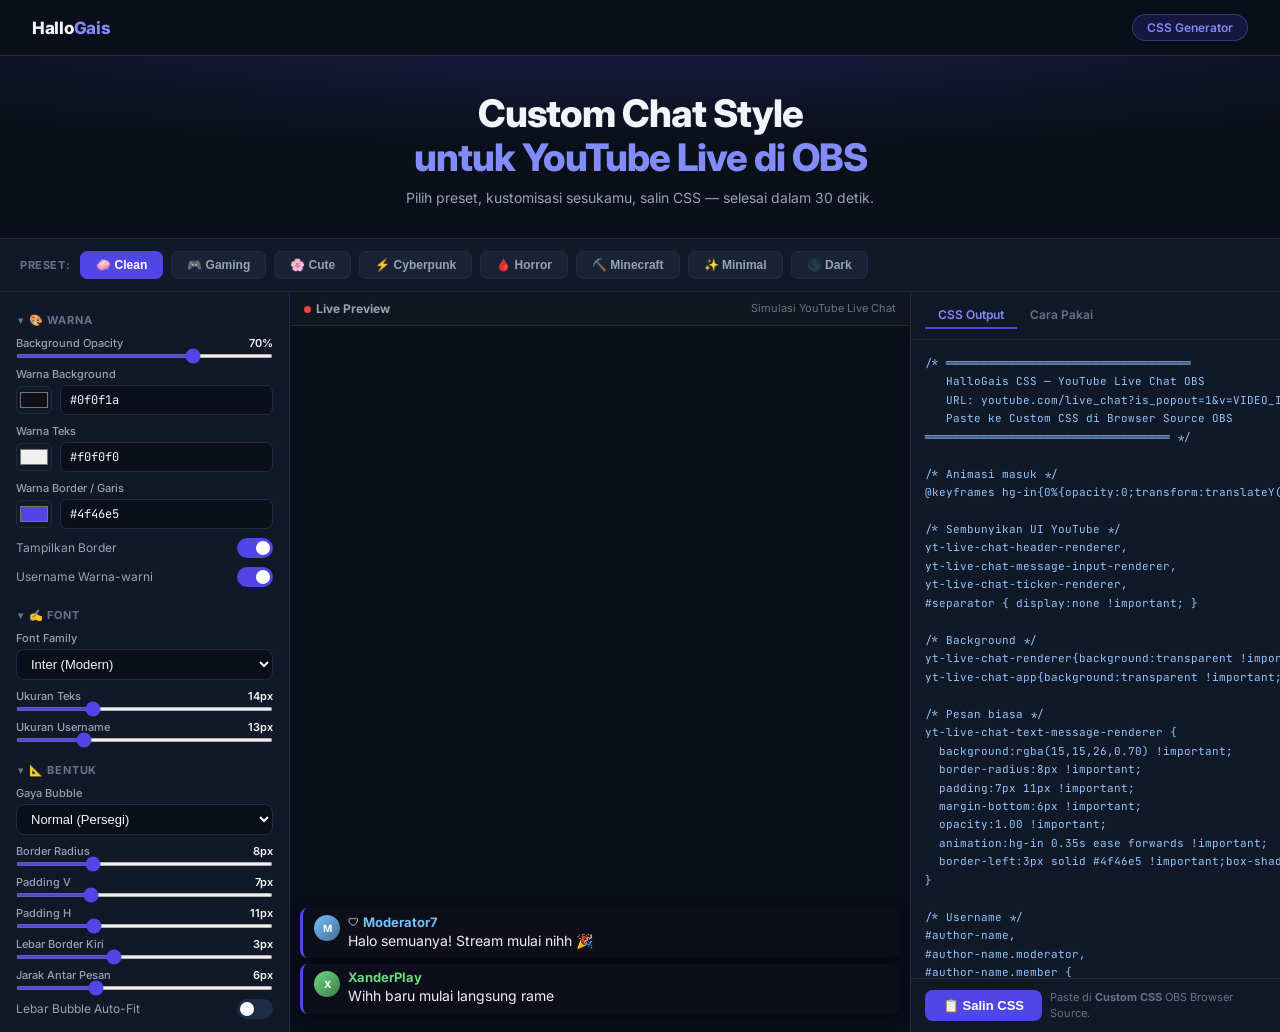
==== commit 377555a4: "update" ====
--- a/hallogais-chat/index.html
+++ b/hallogais-chat/index.html
@@ -429,7 +429,7 @@
 
         #preview-feed {
             flex: 1;
-            overflow: hidden;
+            overflow: clip;
             display: flex;
             flex-direction: column;
             justify-content: flex-end;
@@ -452,11 +452,41 @@
 
         .prev-sc {
             display: block;
-            overflow: hidden;
+            /* overflow:hidden dihapus — supaya konten tidak terpotong */
             margin-bottom: 8px;
             border-radius: 8px;
             animation: msgIn .35s ease forwards;
-            opacity: 0
+            opacity: 0;
+            flex-shrink: 0
+        }
+
+        /* Animasi keluar pesan lama */
+        @keyframes msgOut {
+            0% {
+                opacity: 1;
+                transform: translateY(0);
+                max-height: 200px;
+                margin-bottom: 8px;
+            }
+
+            70% {
+                opacity: 0;
+                transform: translateY(-8px);
+            }
+
+            100% {
+                opacity: 0;
+                max-height: 0;
+                margin-bottom: 0;
+                padding-top: 0;
+                padding-bottom: 0;
+            }
+        }
+
+        .msg-fading-out {
+            animation: msgOut 0.5s ease forwards !important;
+            pointer-events: none;
+            overflow: hidden;
         }
 
         .prev-avatar {
@@ -742,7 +772,7 @@
 
     <nav>
         <div class="brand">Hallo<em>Gais</em></div>
-        <div><span class="pill">CSS Generator v2.0</span></div>
+        <div><span class="pill">CSS Generator <v0 class="1"></v0></span></div>
     </nav>
 
     <div class="hero">
@@ -803,6 +833,11 @@
                             <input type="text" id="ctrl-border-color-txt" value="#4F46E5"
                                 oninput="syncTC('ctrl-border-color','ctrl-border-color-txt');gen()">
                         </div>
+                    </div>
+                    <div class="toggle-row">
+                        <label>Tampilkan Border</label>
+                        <label class="toggle"><input type="checkbox" id="ctrl-border-enabled" checked
+                                onchange="gen()"><span class="toggle-slider"></span></label>
                     </div>
                     <div class="toggle-row">
                         <label>Username Warna-warni</label>
@@ -882,6 +917,11 @@
                         <input type="range" id="ctrl-gap" min="0" max="20" value="6"
                             oninput="sync('lbl-gap',this.value+'px');gen()">
                     </div>
+                    <div class="toggle-row">
+                        <label>Lebar Bubble Auto-Fit</label>
+                        <label class="toggle"><input type="checkbox" id="ctrl-fit-content" onchange="gen()"><span
+                                class="toggle-slider"></span></label>
+                    </div>
                 </div>
             </div>
 
@@ -919,6 +959,9 @@
                     <div class="toggle-row"><label>Badge (🛡👑✅⭐)</label><label class="toggle"><input type="checkbox"
                                 id="ctrl-show-badge" checked onchange="gen()"><span
                                 class="toggle-slider"></span></label></div>
+                    <div class="toggle-row"><label>Background Bubble</label><label class="toggle"><input type="checkbox"
+                                id="ctrl-show-bg" checked onchange="gen()"><span class="toggle-slider"></span></label>
+                    </div>
                     <div class="toggle-row"><label>Transparan OBS</label><label class="toggle"><input type="checkbox"
                                 id="ctrl-transparent" checked onchange="gen()"><span
                                 class="toggle-slider"></span></label></div>
@@ -1042,14 +1085,14 @@
            PRESETS
         ═══════════════════════════════════ */
         const PRESETS = {
-            clean: { bgColor: '#0f0f1a', bgOpacity: 70, textColor: '#f0f0f0', borderColor: '#4F46E5', borderW: 3, bubble: 'normal', radius: 8, padV: 7, padH: 11, gap: 6, font: 'Inter', fontSize: 14, nameSize: 13, anim: 'fadeUp', animDur: 35, coloredNames: true, shadow: true, showAvatar: true, showTime: false, showBadge: true, transparent: true, overallOpacity: 100 },
-            gaming: { bgColor: '#0a0a14', bgOpacity: 82, textColor: '#d0ffd0', borderColor: '#00FF87', borderW: 3, bubble: 'normal', radius: 6, padV: 8, padH: 12, gap: 5, font: 'Rajdhani', fontSize: 15, nameSize: 15, anim: 'slideLeft', animDur: 28, coloredNames: false, shadow: true, showAvatar: false, showTime: false, showBadge: true, transparent: true, overallOpacity: 100 },
-            cute: { bgColor: '#280a1c', bgOpacity: 78, textColor: '#ffe8f5', borderColor: '#FF6BAE', borderW: 2, bubble: 'cloud', radius: 16, padV: 9, padH: 14, gap: 7, font: 'Nunito', fontSize: 14, nameSize: 14, anim: 'bounce', animDur: 40, coloredNames: true, shadow: true, showAvatar: true, showTime: false, showBadge: true, transparent: true, overallOpacity: 100 },
-            cyberpunk: { bgColor: '#0d001a', bgOpacity: 88, textColor: '#00ff9f', borderColor: '#ff00ff', borderW: 2, bubble: 'sharp', radius: 0, padV: 7, padH: 12, gap: 4, font: 'Oxanium', fontSize: 14, nameSize: 13, anim: 'glitch', animDur: 25, coloredNames: false, shadow: true, showAvatar: false, showTime: false, showBadge: true, transparent: true, overallOpacity: 100 },
-            horror: { bgColor: '#1a0000', bgOpacity: 90, textColor: '#c9a0a0', borderColor: '#8b0000', borderW: 2, bubble: 'normal', radius: 4, padV: 7, padH: 11, gap: 5, font: 'Creepster', fontSize: 16, nameSize: 15, anim: 'fadeIn', animDur: 55, coloredNames: false, shadow: true, showAvatar: false, showTime: false, showBadge: true, transparent: true, overallOpacity: 100 },
-            minecraft: { bgColor: '#2d2000', bgOpacity: 90, textColor: '#ffe100', borderColor: '#5a3a1a', borderW: 2, bubble: 'sharp', radius: 0, padV: 5, padH: 8, gap: 3, font: "'Press Start 2P'", fontSize: 11, nameSize: 10, anim: 'none', animDur: 20, coloredNames: true, shadow: false, showAvatar: false, showTime: false, showBadge: true, transparent: true, overallOpacity: 100 },
-            minimal: { bgColor: '#000000', bgOpacity: 0, textColor: '#ffffff', borderColor: 'transparent', borderW: 0, bubble: 'frameless', radius: 4, padV: 3, padH: 6, gap: 2, font: 'Inter', fontSize: 13, nameSize: 12, anim: 'fadeIn', animDur: 25, coloredNames: true, shadow: false, showAvatar: false, showTime: false, showBadge: false, transparent: true, overallOpacity: 100 },
-            dark: { bgColor: '#000000', bgOpacity: 85, textColor: '#e2e8f0', borderColor: '#334155', borderW: 1, bubble: 'sms', radius: 8, padV: 7, padH: 11, gap: 5, font: 'Poppins', fontSize: 13, nameSize: 12, anim: 'fadeUp', animDur: 35, coloredNames: true, shadow: false, showAvatar: true, showTime: true, showBadge: true, transparent: true, overallOpacity: 95 },
+            clean: { bgColor: '#0f0f1a', bgOpacity: 70, textColor: '#f0f0f0', borderColor: '#4F46E5', borderEnabled: true, borderW: 3, bubble: 'normal', radius: 8, padV: 7, padH: 11, gap: 6, font: 'Inter', fontSize: 14, nameSize: 13, anim: 'fadeUp', animDur: 35, coloredNames: true, shadow: true, showAvatar: true, showTime: false, showBadge: true, transparent: true, showBg: true, fitContent: false, overallOpacity: 100 },
+            gaming: { bgColor: '#0a0a14', bgOpacity: 82, textColor: '#d0ffd0', borderColor: '#00FF87', borderEnabled: true, borderW: 3, bubble: 'normal', radius: 6, padV: 8, padH: 12, gap: 5, font: 'Rajdhani', fontSize: 15, nameSize: 15, anim: 'slideLeft', animDur: 28, coloredNames: false, shadow: true, showAvatar: false, showTime: false, showBadge: true, transparent: true, showBg: true, fitContent: false, overallOpacity: 100 },
+            cute: { bgColor: '#280a1c', bgOpacity: 78, textColor: '#ffe8f5', borderColor: '#FF6BAE', borderEnabled: true, borderW: 2, bubble: 'cloud', radius: 16, padV: 9, padH: 14, gap: 7, font: 'Nunito', fontSize: 14, nameSize: 14, anim: 'bounce', animDur: 40, coloredNames: true, shadow: true, showAvatar: true, showTime: false, showBadge: true, transparent: true, showBg: true, fitContent: false, overallOpacity: 100 },
+            cyberpunk: { bgColor: '#0d001a', bgOpacity: 88, textColor: '#00ff9f', borderColor: '#ff00ff', borderEnabled: true, borderW: 2, bubble: 'sharp', radius: 0, padV: 7, padH: 12, gap: 4, font: 'Oxanium', fontSize: 14, nameSize: 13, anim: 'glitch', animDur: 25, coloredNames: false, shadow: true, showAvatar: false, showTime: false, showBadge: true, transparent: true, showBg: true, fitContent: false, overallOpacity: 100 },
+            horror: { bgColor: '#1a0000', bgOpacity: 90, textColor: '#c9a0a0', borderColor: '#8b0000', borderEnabled: true, borderW: 2, bubble: 'normal', radius: 4, padV: 7, padH: 11, gap: 5, font: 'Creepster', fontSize: 16, nameSize: 15, anim: 'fadeIn', animDur: 55, coloredNames: false, shadow: true, showAvatar: false, showTime: false, showBadge: true, transparent: true, showBg: true, fitContent: false, overallOpacity: 100 },
+            minecraft: { bgColor: '#2d2000', bgOpacity: 90, textColor: '#ffe100', borderColor: '#5a3a1a', borderEnabled: true, borderW: 2, bubble: 'sharp', radius: 0, padV: 5, padH: 8, gap: 3, font: "'Press Start 2P'", fontSize: 11, nameSize: 10, anim: 'none', animDur: 20, coloredNames: true, shadow: false, showAvatar: false, showTime: false, showBadge: true, transparent: true, showBg: true, fitContent: false, overallOpacity: 100 },
+            minimal: { bgColor: '#000000', bgOpacity: 0, textColor: '#ffffff', borderColor: 'transparent', borderEnabled: false, borderW: 0, bubble: 'frameless', radius: 4, padV: 3, padH: 6, gap: 2, font: 'Inter', fontSize: 13, nameSize: 12, anim: 'fadeIn', animDur: 25, coloredNames: true, shadow: false, showAvatar: false, showTime: false, showBadge: false, transparent: true, showBg: false, fitContent: false, overallOpacity: 100 },
+            dark: { bgColor: '#000000', bgOpacity: 85, textColor: '#e2e8f0', borderColor: '#334155', borderEnabled: true, borderW: 1, bubble: 'sms', radius: 8, padV: 7, padH: 11, gap: 5, font: 'Poppins', fontSize: 13, nameSize: 12, anim: 'fadeUp', animDur: 35, coloredNames: true, shadow: false, showAvatar: true, showTime: true, showBadge: true, transparent: true, showBg: true, fitContent: false, overallOpacity: 95 },
         };
 
         /* ═══════════════════════════════════
@@ -1106,6 +1149,7 @@
             return {
                 bgColor: v('ctrl-bg-color'), bgOpacity: +v('ctrl-bg-opacity'),
                 textColor: v('ctrl-text-color'), borderColor: v('ctrl-border-color'),
+                borderEnabled: chk('ctrl-border-enabled'),
                 borderW: +v('ctrl-border-w'), radius: +v('ctrl-radius'),
                 bubble: v('ctrl-bubble'),
                 padV: +v('ctrl-pad-v'), padH: +v('ctrl-pad-h'), gap: +v('ctrl-gap'),
@@ -1114,6 +1158,7 @@
                 coloredNames: chk('ctrl-colored-names'), shadow: chk('ctrl-shadow'),
                 showAvatar: chk('ctrl-show-avatar'), showTime: chk('ctrl-show-time'),
                 showBadge: chk('ctrl-show-badge'), transparent: chk('ctrl-transparent'),
+                showBg: chk('ctrl-show-bg'), fitContent: chk('ctrl-fit-content'),
                 overallOpacity: +v('ctrl-overall-opacity'),
             };
         }
@@ -1146,6 +1191,7 @@
             s('ctrl-bg-opacity', p.bgOpacity); sync('lbl-bg-opacity', p.bgOpacity + '%');
             s('ctrl-text-color', p.textColor); syncCT('ctrl-text-color', 'ctrl-text-color-txt');
             s('ctrl-border-color', p.borderColor); syncCT('ctrl-border-color', 'ctrl-border-color-txt');
+            $('ctrl-border-enabled').checked = p.borderEnabled !== false;
             s('ctrl-border-w', p.borderW); sync('lbl-border-w', p.borderW + 'px');
             s('ctrl-bubble', p.bubble);
             s('ctrl-radius', p.radius); sync('lbl-radius', p.radius + 'px');
@@ -1163,6 +1209,8 @@
             $('ctrl-show-time').checked = p.showTime;
             $('ctrl-show-badge').checked = p.showBadge;
             $('ctrl-transparent').checked = p.transparent;
+            $('ctrl-show-bg').checked = p.showBg !== false;
+            $('ctrl-fit-content').checked = !!p.fitContent;
             s('ctrl-overall-opacity', p.overallOpacity); sync('lbl-overall-opacity', p.overallOpacity + '%');
             updatePreviewAnim();
             resetPreview();
@@ -1178,15 +1226,19 @@
             const uc = p.coloredNames ? (s.color || nameColor(s.user)) : p.textColor;
             const bgRgb = hexRgb(p.bgColor);
             const br = getBubbleRadius(p.bubble, p.radius);
-            const bg = p.bubble === 'frameless' ? 'transparent' : `rgba(${bgRgb},${p.bgOpacity / 100})`;
-            const bl = p.bubble === 'frameless' ? 'none' : `${p.borderW}px solid ${p.borderColor}`;
-            const sh = p.shadow && p.bubble !== 'frameless' ? '0 2px 12px rgba(0,0,0,.4)' : 'none';
+            const showBgReal = p.showBg && p.bubble !== 'frameless';
+            const bg = showBgReal ? `rgba(${bgRgb},${p.bgOpacity / 100})` : 'transparent';
+            const borderActive = p.borderEnabled && p.bubble !== 'frameless' && p.borderW > 0;
+            const bl = borderActive ? `${p.borderW}px solid ${p.borderColor}` : 'none';
+            const sh = p.shadow && showBgReal ? '0 2px 12px rgba(0,0,0,.4)' : 'none';
             const av = p.showAvatar ? `<div class="prev-avatar" style="background:linear-gradient(135deg,${uc},${uc}88)">${s.user[0]}</div>` : '';
             const bd = p.showBadge && s.badges.length ? s.badges.map(b => `<span class="prev-badge">${b}</span>`).join('') : '';
             const tm = p.showTime ? `<span class="prev-time">${new Date().toLocaleTimeString('id-ID', { hour: '2-digit', minute: '2-digit' })}</span>` : '';
+            /* fit-content: gunakan align-self agar tetap flex tapi tidak stretch full width */
+            const alignSelf = p.fitContent ? 'align-self:flex-start;' : '';
             const el = document.createElement('div');
             el.className = 'prev-msg';
-            el.style.cssText = `background:${bg};border-radius:${br};padding:${p.padV}px ${p.padH}px;margin-bottom:${p.gap}px;border-left:${bl};box-shadow:${sh};opacity:${p.overallOpacity / 100};font-family:${p.font},sans-serif;`;
+            el.style.cssText = `${alignSelf}background:${bg};border-radius:${br};padding:${p.padV}px ${p.padH}px;margin-bottom:${p.gap}px;border-left:${bl};box-shadow:${sh};opacity:${p.overallOpacity / 100};font-family:${p.font},sans-serif;`;
             el.innerHTML = `${av}<div class="prev-body"><div class="prev-meta">${bd}<span class="prev-name" style="color:${uc};font-size:${p.nameSize}px">${s.user}</span>${tm}</div><div class="prev-text" style="color:${p.textColor};font-size:${p.fontSize}px">${s.text}</div></div>`;
             return el;
         }
@@ -1194,11 +1246,13 @@
         function buildSC(s, p) {
             const t = SC_TIERS[s.type];
             const br = p.radius + 'px';
+            const alignSelf = p.fitContent ? 'align-self:flex-start;' : '';
             const el = document.createElement('div');
             el.className = 'prev-sc';
-            el.style.cssText = `border-radius:${br};margin-bottom:${p.gap + 4}px;box-shadow:0 4px 18px rgba(0,0,0,.5);overflow:hidden;`;
+            /* overflow hidden hanya di child sc-header/sc-body bukan wrapper agar tidak terpotong */
+            el.style.cssText = `${alignSelf}border-radius:${br};margin-bottom:${p.gap + 4}px;box-shadow:0 4px 18px rgba(0,0,0,.5);opacity:${p.overallOpacity / 100};`;
             el.innerHTML = `
-    <div class="sc-header" style="background:${t.header}">
+    <div class="sc-header" style="background:${t.header};border-radius:${br} ${br} 0 0;overflow:hidden">
       <div class="sc-av">${s.user[0]}</div>
       <div style="flex:1">
         <div style="color:#fff;font-weight:700;font-size:${p.nameSize}px;font-family:${p.font},sans-serif;line-height:1.1">${s.user}</div>
@@ -1206,7 +1260,7 @@
       </div>
       <div class="sc-label">${t.label}</div>
     </div>
-    <div class="sc-body" style="background:${t.bg}">
+    <div class="sc-body" style="background:${t.bg};border-radius:0 0 ${br} ${br};padding:8px 12px">
       <div style="color:rgba(255,255,255,.9);font-size:${p.fontSize}px;line-height:1.45;font-family:${p.font},sans-serif">${s.text}</div>
     </div>`;
             return el;
@@ -1217,6 +1271,19 @@
         ═══════════════════════════════════ */
         let _timer = null, _nIdx = 0;
         const MAX_MSG = 8;
+        /* Berapa detik sebelum pesan lama dihapus (dalam ms) */
+        const MSG_LIFETIME = 7000;
+
+        /* Jadwalkan fade-out + removal untuk satu elemen */
+        function scheduleFadeOut(el) {
+            setTimeout(() => {
+                if (!el.parentNode) return;           // sudah dihapus sebelumnya
+                el.classList.add('msg-fading-out');   // mulai animasi keluar
+                setTimeout(() => {
+                    if (el.parentNode) el.parentNode.removeChild(el);
+                }, 520);                              // tunggu animasi selesai (0.5s)
+            }, MSG_LIFETIME);
+        }
 
         function tick() {
             _timer = setTimeout(() => {
@@ -1224,7 +1291,10 @@
                 const s = NON_INIT[_nIdx % NON_INIT.length]; _nIdx++;
                 const el = buildEl(s); el.dataset.si = SAMPLES.indexOf(s);
                 feed.appendChild(el);
+                /* Batasi pesan maksimal di feed dengan hapus tertua */
                 while (feed.children.length > MAX_MSG) feed.removeChild(feed.firstChild);
+                /* Jadwalkan fade-out otomatis untuk pesan baru ini */
+                scheduleFadeOut(el);
                 tick();
             }, 2000 + Math.random() * 2000);
         }
@@ -1235,7 +1305,8 @@
             const feed = $('preview-feed'); feed.innerHTML = '';
             SAMPLES.filter(s => s.init).forEach(s => {
                 const el = buildEl(s);
-                el.style.animation = 'none'; el.style.opacity = '1';
+                el.style.animation = 'none';
+                /* opacity sudah di-set oleh buildEl, jangan di-override */
                 el.dataset.si = SAMPLES.indexOf(s);
                 feed.appendChild(el);
             });
@@ -1247,9 +1318,13 @@
             const feed = $('preview-feed');
             Array.from(feed.children).forEach(el => {
                 const si = el.dataset.si; if (si === undefined) return;
+                /* Jangan rebuild elemen yang sedang fade-out */
+                if (el.classList.contains('msg-fading-out')) return;
                 const ne = buildEl(SAMPLES[+si]);
-                ne.style.animation = 'none'; ne.style.opacity = '1';
+                ne.style.animation = 'none';
+                /* opacity sudah di-set oleh buildEl, jangan di-override */
                 ne.dataset.si = si;
+                /* Salin countdown fade-out: transfer sisa waktu tidak praktis, biarkan tetap di DOM */
                 feed.replaceChild(ne, el);
             });
         }
@@ -1266,9 +1341,12 @@
             const bgR = hexRgb(p.bgColor), bgO = (p.bgOpacity / 100).toFixed(2);
             const anim = (ANIM_KF[p.anim] || ANIM_KF.fadeUp)('hg-in');
             const br = getBubbleRadius(p.bubble, p.radius);
-            const bg = getBubbleBg(p.bubble, bgR, bgO);
-            const sh = p.shadow ? 'box-shadow:0 2px 14px rgba(0,0,0,.4) !important;' : '';
-            const bl = p.borderW > 0 && p.bubble !== 'frameless' ? `border-left:${p.borderW}px solid ${p.borderColor} !important;` : '';
+            const showBgReal = p.showBg && p.bubble !== 'frameless';
+            const bg = showBgReal ? `rgba(${bgR},${bgO})` : 'transparent';
+            const sh = p.shadow && showBgReal ? 'box-shadow:0 2px 14px rgba(0,0,0,.4) !important;' : '';
+            const borderActive = p.borderEnabled && p.borderW > 0 && p.bubble !== 'frameless';
+            const bl = borderActive ? `border-left:${p.borderW}px solid ${p.borderColor} !important;` : '';
+            const fitC = p.fitContent ? 'display:table !important;' : '';
             const avC = !p.showAvatar ? '\n/* Sembunyikan avatar */\n#author-photo{display:none !important;}' : '';
             const tmC = !p.showTime ? '\n/* Sembunyikan timestamp */\n#timestamp{display:none !important;}' : '';
             const bdC = !p.showBadge ? '\n/* Sembunyikan badge */\nyt-live-chat-author-badge-renderer{display:none !important;}' : '';
@@ -1301,8 +1379,8 @@
   margin-bottom:${p.gap}px !important;
   opacity:${(p.overallOpacity / 100).toFixed(2)} !important;
   animation:hg-in ${p.animDur.toFixed(2)}s ease forwards !important;
-  ${bl}${sh}
-}
+  ${fitC}${bl}${sh}
+}${!showBgReal && p.bubble !== 'frameless' ? '\n/* Background bubble dinonaktifkan */\nyt-live-chat-text-message-renderer{background:transparent !important;}' : ''}
 
 /* Username */
 #author-name,
